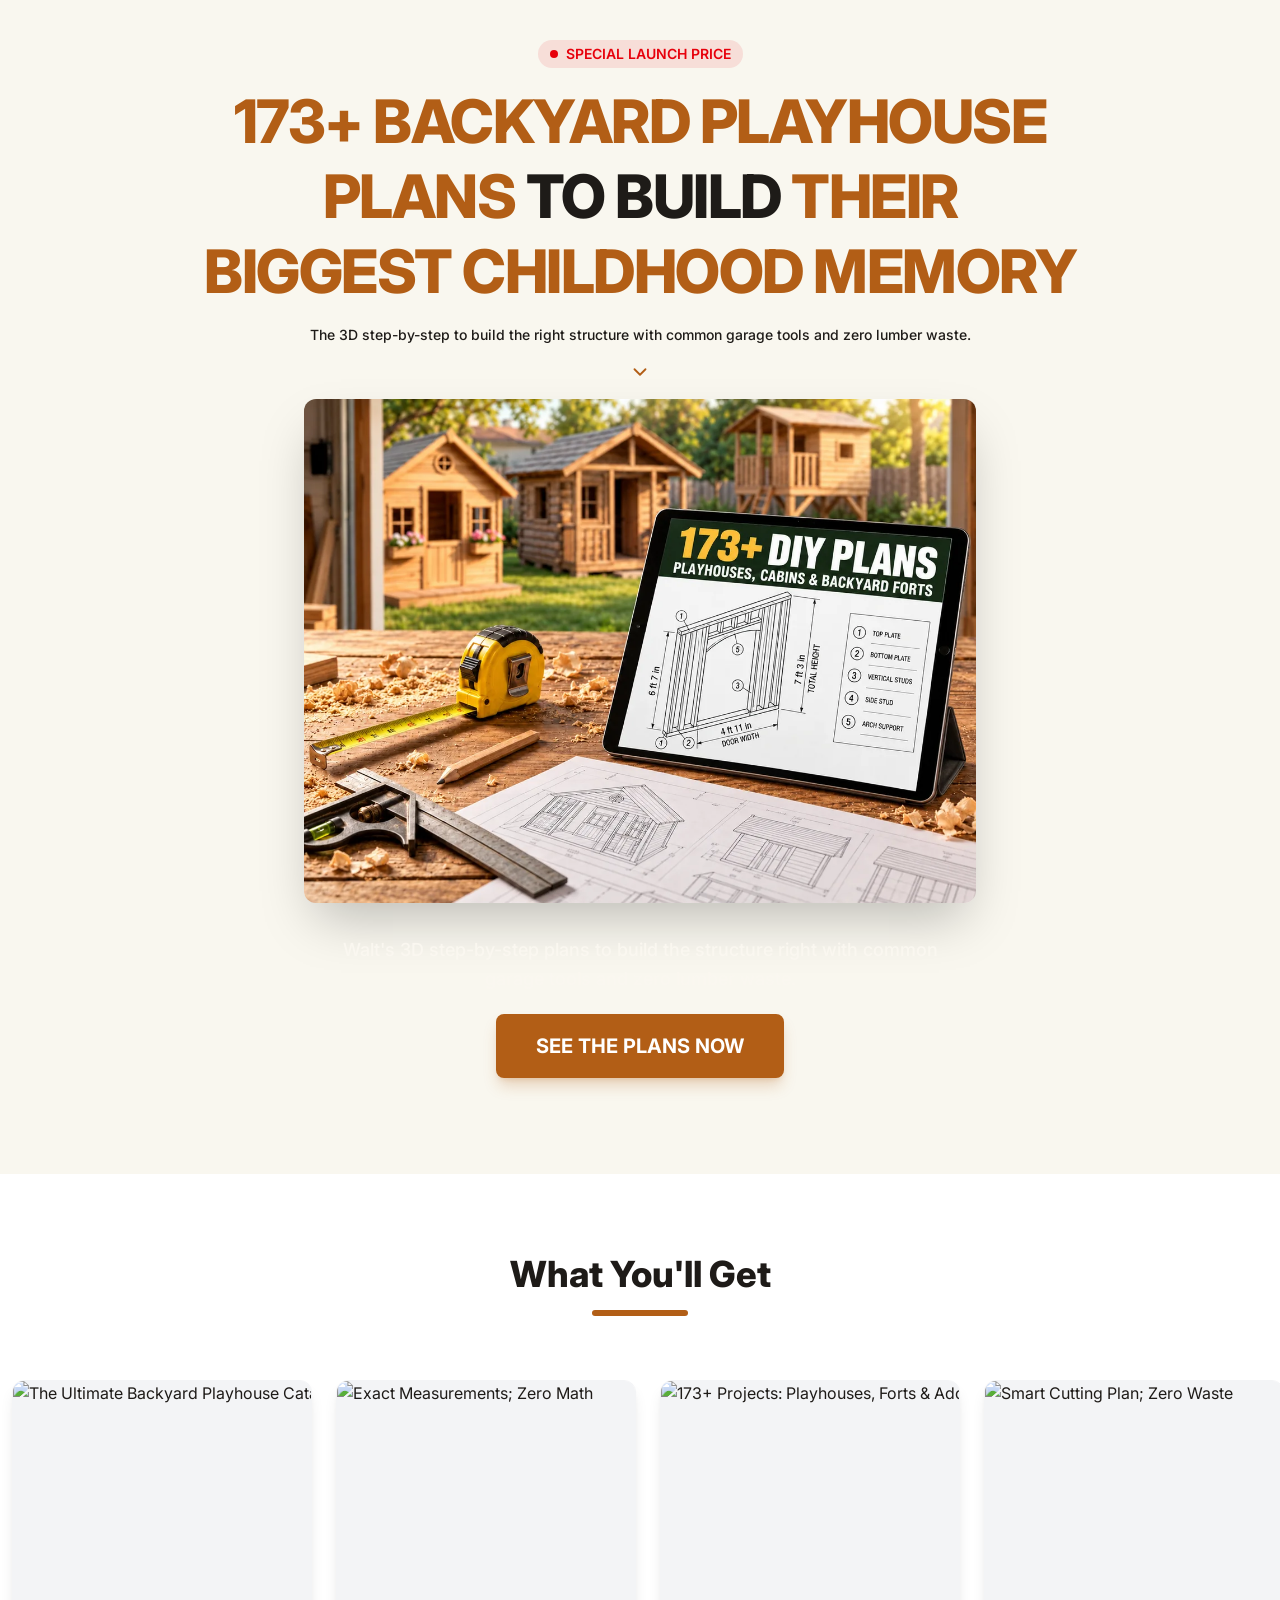
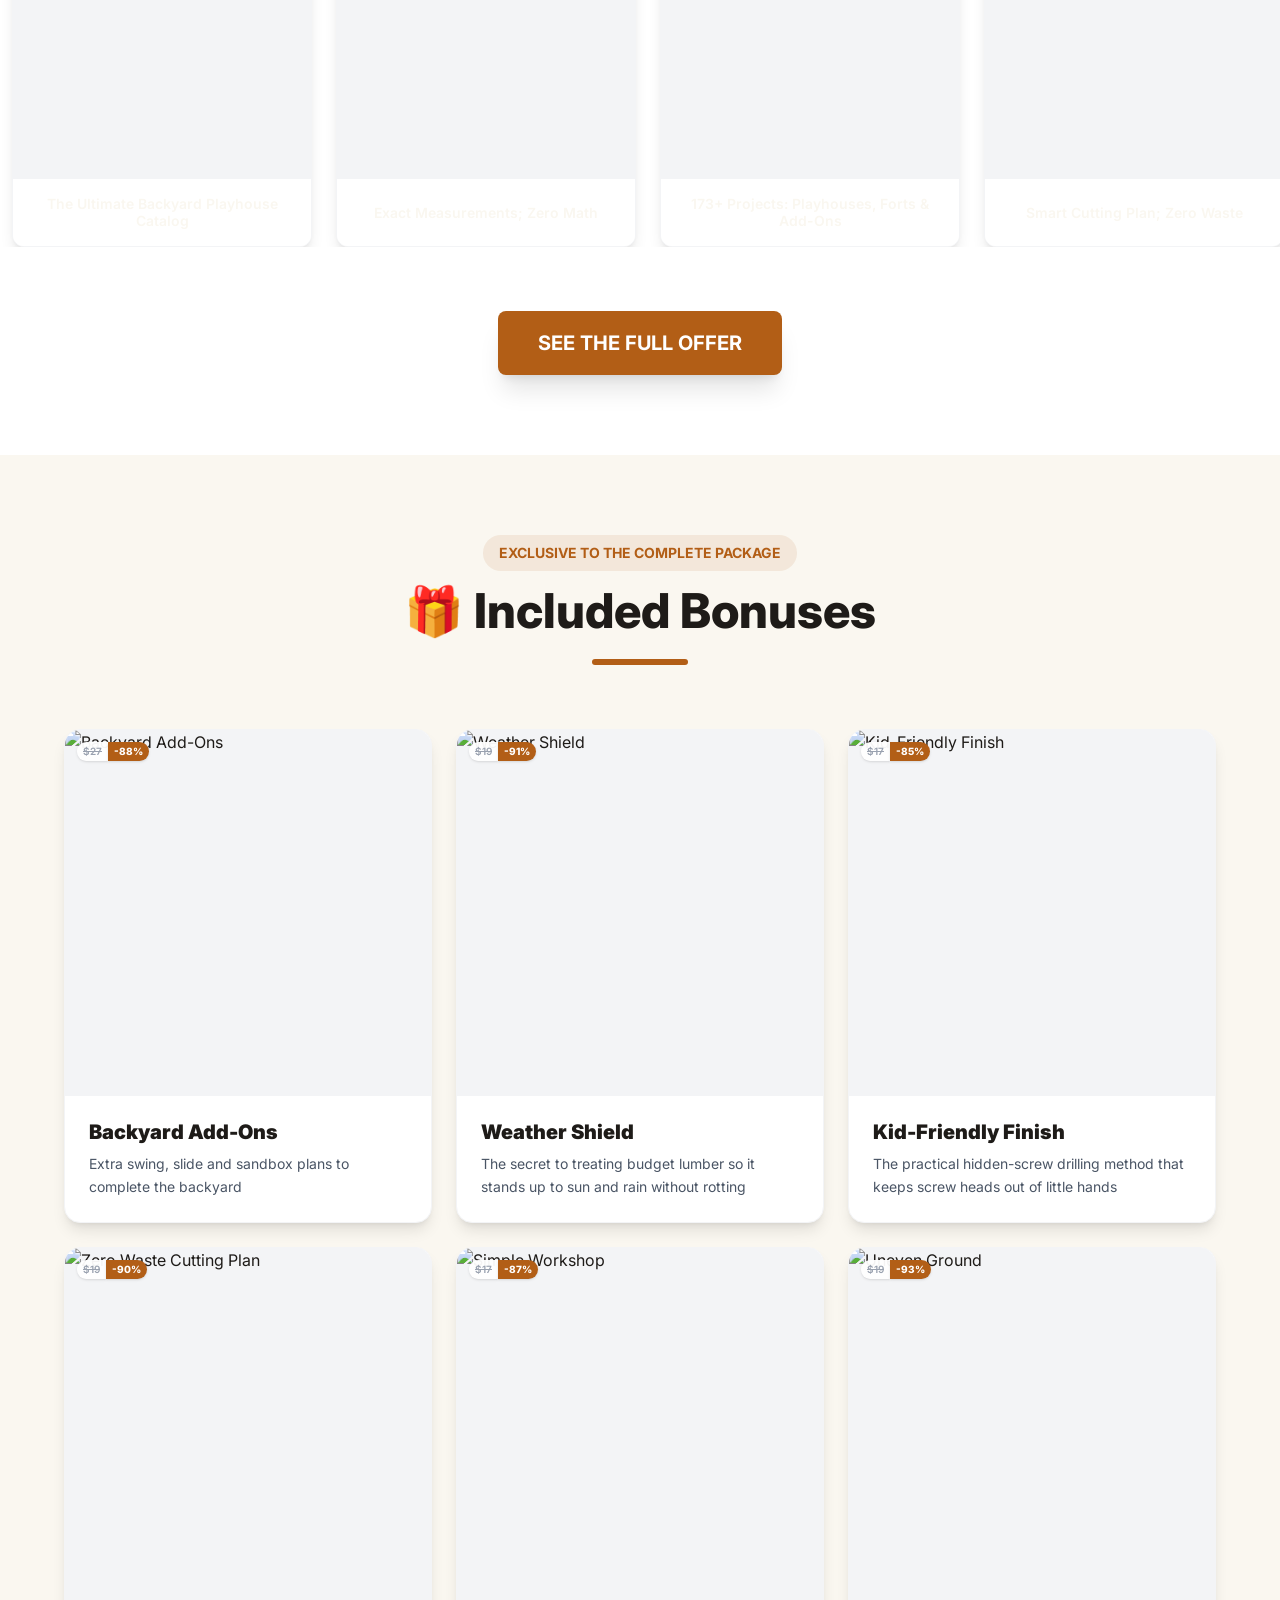
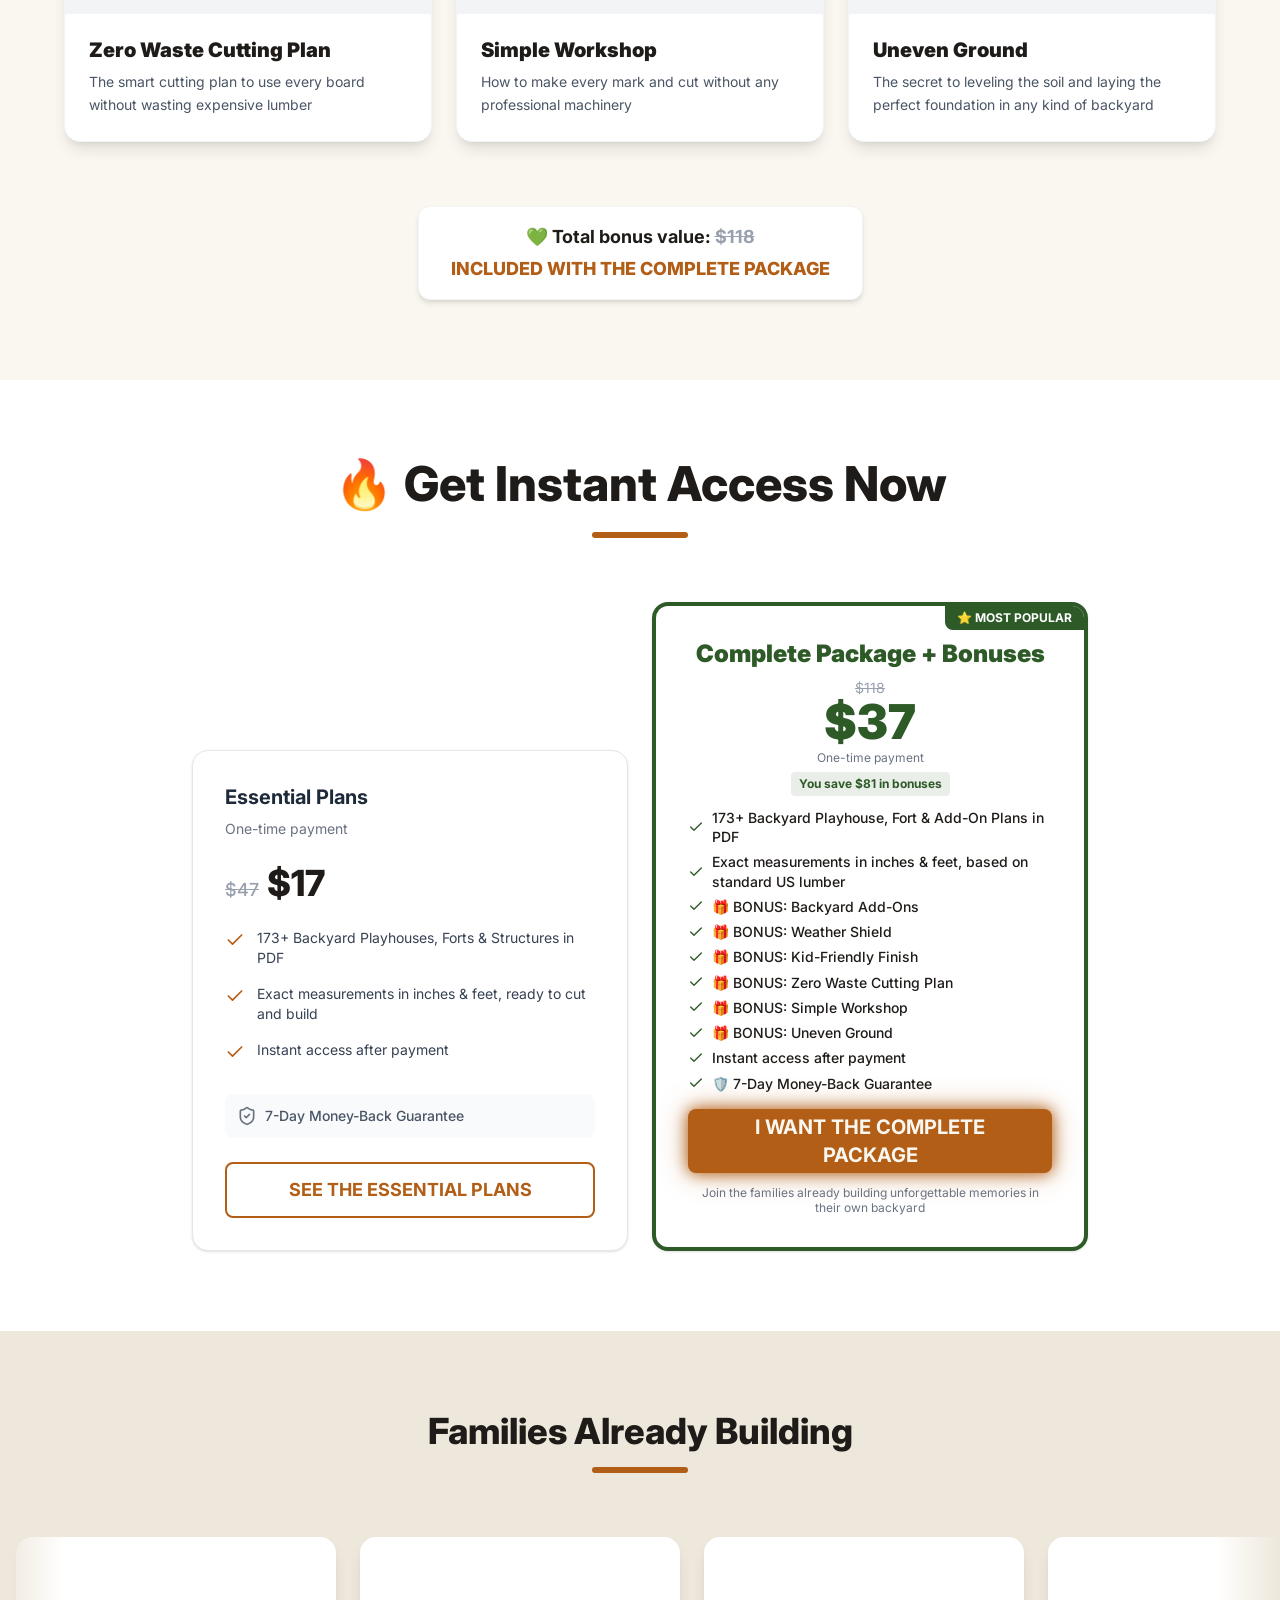
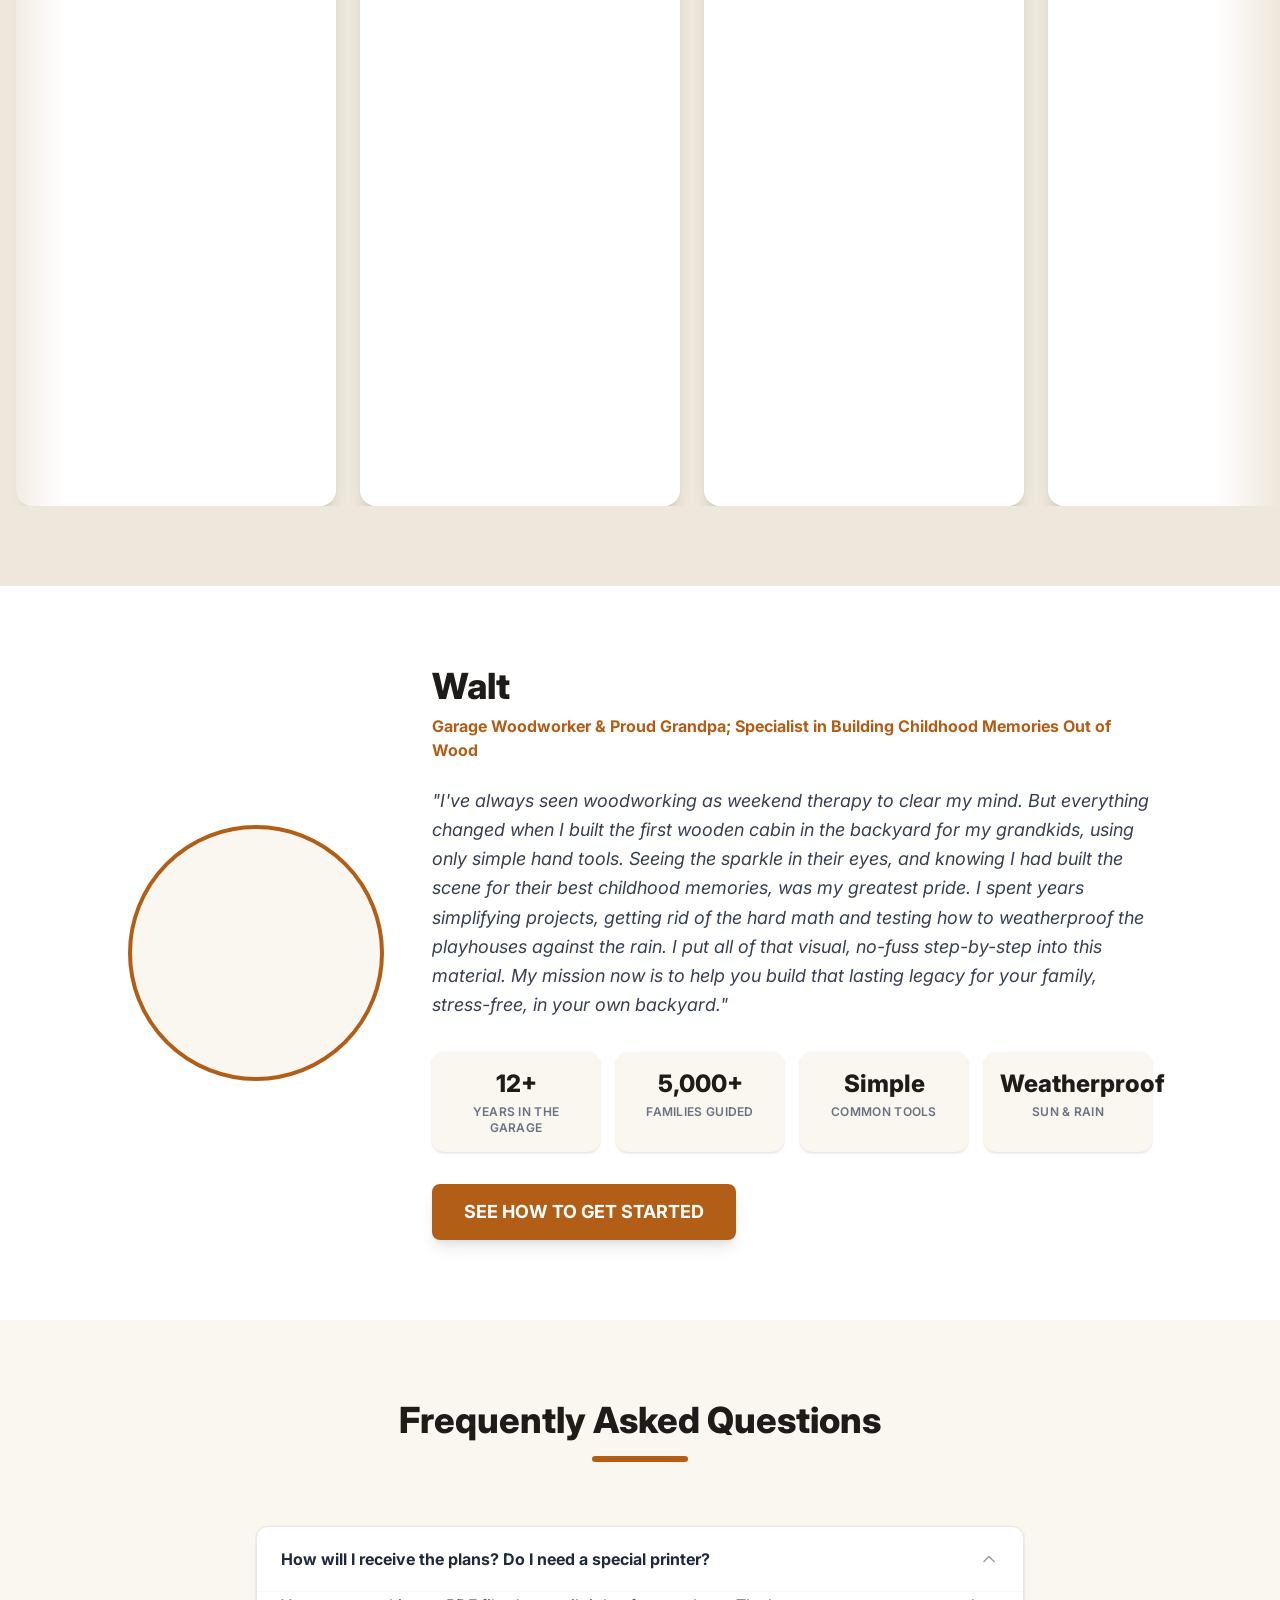
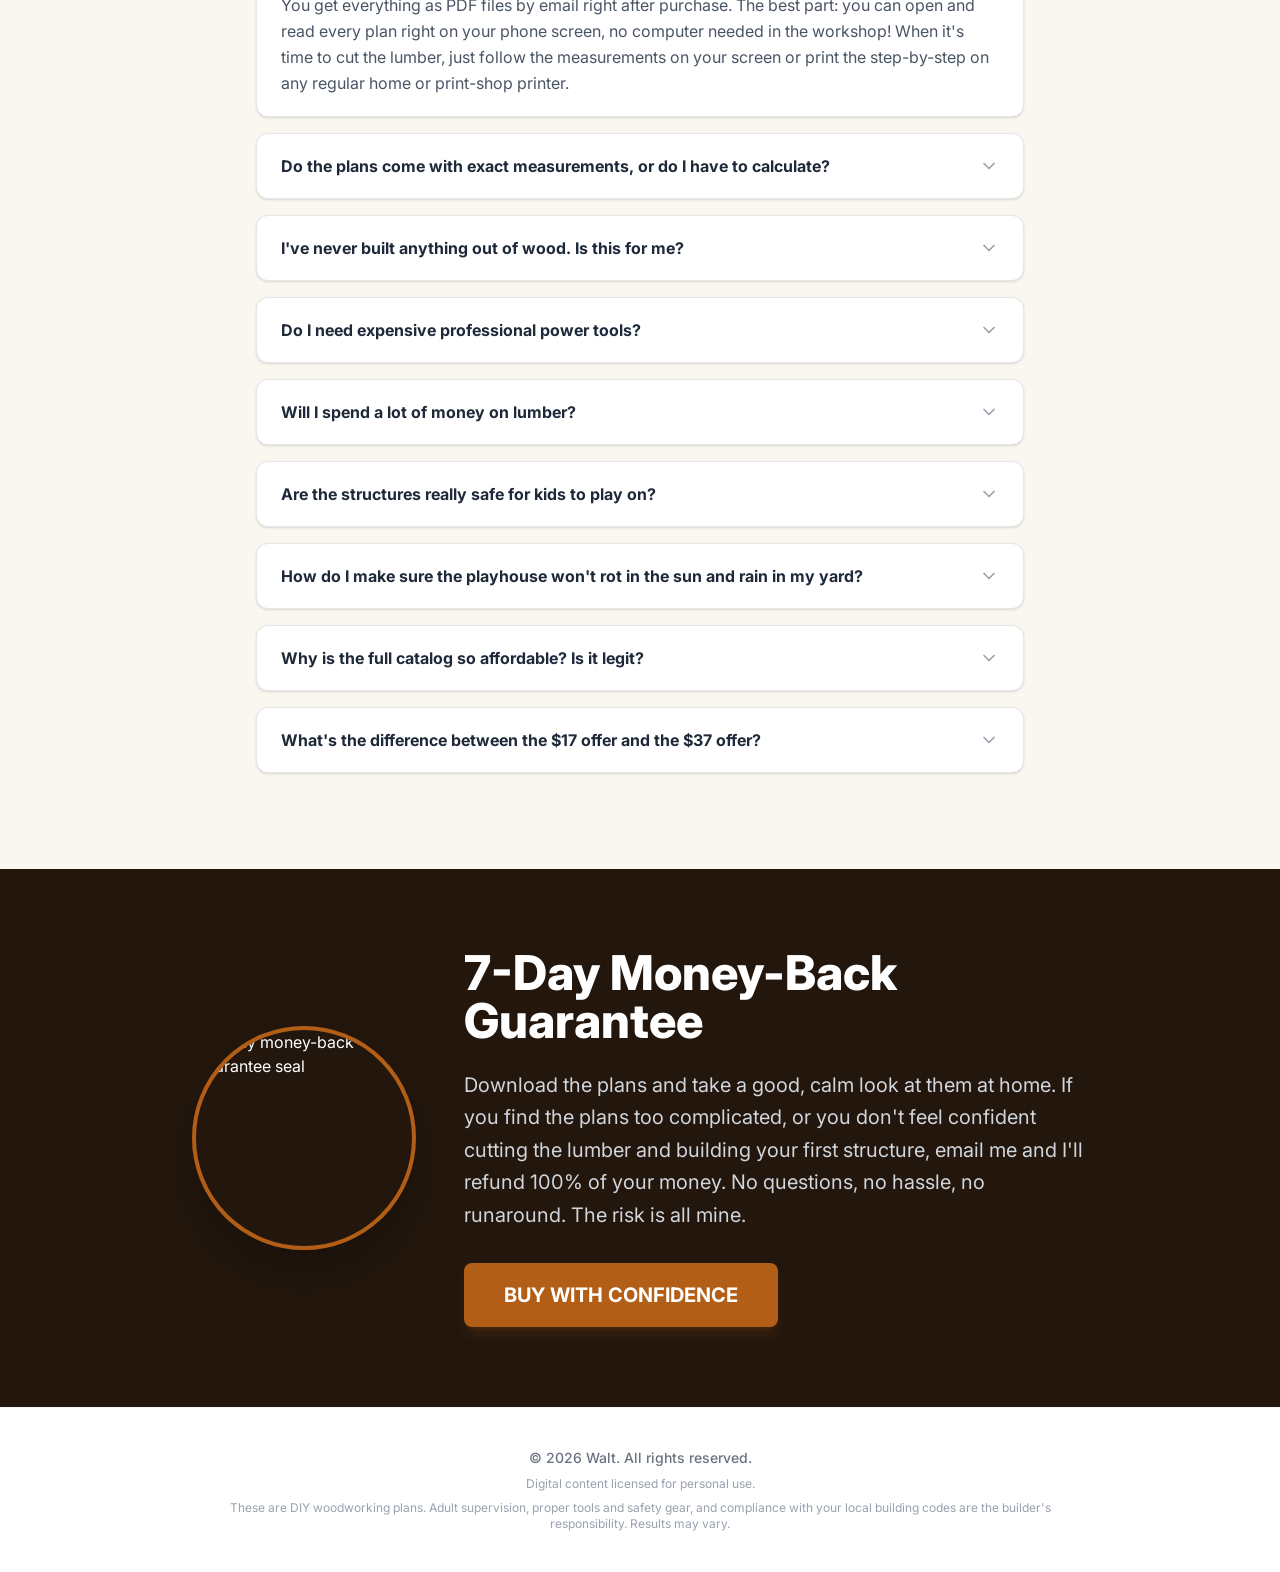
==== index.html @ 37f53743 "Rename author to Walt Co-Authored-By: Claude Sonnet 5.5 <noreply@anthropic.com>" ====
<!doctype html>
<html lang="en">
  <head>
    <meta charset="UTF-8" />
    <meta name="viewport" content="width=device-width, initial-scale=1.0" />
    <title>173+ Backyard Playhouse Plans</title>
    <meta name="description" content="173+ backyard playhouse, fort and play-set plans with 3D step-by-step guides, exact measurements in inches and feet, and a zero-waste cutting plan." />
    <link rel="stylesheet" href="styles.css" />
    <style>
      @keyframes marquee { from { transform: translateX(0); } to { transform: translateX(-50%); } }
      @keyframes bob { 0%, 100% { transform: translateY(0); } 50% { transform: translateY(8px); } }
      .marquee-track { animation: marquee 40s linear infinite; }
      .marquee-track.slow { animation-duration: 50s; }
      .marquee-track:hover { animation-play-state: paused; }
      .bob { animation: bob 1.5s ease-in-out infinite; }
      html { scroll-behavior: smooth; }
      body { overflow-x: hidden; }
      .faq-body { display: none; }
      .faq-open .faq-body { display: block; }
      .faq-open .faq-chevron { transform: rotate(180deg); }
      #popup { display: none; }
      #popup.open { display: flex; }
    </style>
    <!-- TODO: add the Meta Pixel / UTMify / Clarity for the NEW English offer here (do not reuse the Brazilian pixel IDs). -->
  </head>
  <body>
    <main class="min-h-screen bg-white font-sans text-text antialiased selection:bg-primary selection:text-white" id="app"></main>

    <script>
      /* ============================================================
         CONFIG — everything you need to change lives here
         ============================================================ */
      const CONFIG = {
        // Checkout links (USD products). Replace "#" with the real URLs.
        checkout: {
          essential: "#", // $17  Essential Plans
          complete: "#",  // $37  Complete Package + Bonuses
          downsell: "#",  // $27  Complete Package (exit pop-up offer)
        },
        // Prices (display only)
        price: {
          essential: "$17", essentialWas: "$47",
          complete: "$37", completeWas: "$118", completeSave: "$81",
          downsell: "$27",
        },
        // Images — still the Brazilian ones. Replace with the English versions.
        images: {
          hero: "img/hero.webp",
          author: "https://i.imgur.com/00civEn.jpeg",
          guarantee: "https://i.imgur.com/CxVCap0.jpeg",
          testimonials: [
            "https://i.imgur.com/hiKLIc5.png",
            "https://i.imgur.com/sMxrH4h.png",
            "https://i.imgur.com/BjYZnWI.png",
            "https://i.imgur.com/OVwTlTt.png",
            "https://i.imgur.com/bTENt3S.png",
          ],
          gallery: [
            "https://i.imgur.com/J9ncmwM.jpeg",
            "https://i.imgur.com/4KT1I5Z.jpeg",
            "https://i.imgur.com/RFyUzsQ.jpeg",
            "https://i.imgur.com/UKcCqzh.jpeg",
            "https://i.imgur.com/mfPxdQJ.jpeg",
            "https://i.imgur.com/xOOQV0f.jpeg",
            "https://i.imgur.com/HNNgjRM.jpeg",
            "https://i.imgur.com/exLBJiV.jpeg",
            "https://i.imgur.com/gAARCHP.jpeg",
            "https://i.imgur.com/yMsuPE5.jpeg",
          ],
          bonus: [
            "https://i.imgur.com/scm8osK.jpeg",
            "https://i.imgur.com/uBEfZgD.jpeg",
            "https://i.imgur.com/ZPB7ObQ.jpeg",
            "https://i.imgur.com/C3Ce7sh.jpeg",
            "https://i.imgur.com/fSlsnIl.jpeg",
            "https://i.imgur.com/B5PDlF3.jpeg",
          ],
        },
      };

      /* ============================================================
         COPY
         ============================================================ */
      const P = CONFIG.price;
      const IMG = CONFIG.images;

      const galleryCaptions = [
        "The Ultimate Backyard Playhouse Catalog",
        "Exact Measurements; Zero Math",
        "173+ Projects: Playhouses, Forts & Add-Ons",
        "Smart Cutting Plan; Zero Waste",
        "Hidden Screws; Kid-Friendly Finish",
        "Perfect for First-Time Builders",
        "3D Drawings; Visual Step-by-Step",
        "Built to Handle Sun & Rain",
        "Your Weekend Therapy",
        "A Childhood Legacy, Unlocked Today",
      ];

      const bonuses = [
        { title: "Backyard Add-Ons", desc: "Extra swing, slide and sandbox plans to complete the backyard", value: "$27", discount: "88" },
        { title: "Weather Shield", desc: "The secret to treating budget lumber so it stands up to sun and rain without rotting", value: "$19", discount: "91" },
        { title: "Kid-Friendly Finish", desc: "The practical hidden-screw drilling method that keeps screw heads out of little hands", value: "$17", discount: "85" },
        { title: "Zero Waste Cutting Plan", desc: "The smart cutting plan to use every board without wasting expensive lumber", value: "$19", discount: "90" },
        { title: "Simple Workshop", desc: "How to make every mark and cut without any professional machinery", value: "$17", discount: "87" },
        { title: "Uneven Ground", desc: "The secret to leveling the soil and laying the perfect foundation in any kind of backyard", value: "$19", discount: "93" },
      ];

      const faqs = [
        { q: "How will I receive the plans? Do I need a special printer?",
          a: "You get everything as PDF files by email right after purchase. The best part: you can open and read every plan right on your phone screen, no computer needed in the workshop! When it's time to cut the lumber, just follow the measurements on your screen or print the step-by-step on any regular home or print-shop printer." },
        { q: "Do the plans come with exact measurements, or do I have to calculate?",
          a: "Exact measurements, fully calculated, in inches and feet. You don't have to do any math or work out tricky angles, because each plan lists the exact size of every piece of lumber and is based on standard US lumber sizes (2x4, 2x6, 4x8 plywood sheets and so on). The Zero Waste Cutting Plan bonus even shows you how to lay out every cut to save material." },
        { q: "I've never built anything out of wood. Is this for me?",
          a: "Yes! The catalog was designed for parents, grandparents and hobbyists who want to enjoy the therapy of woodworking for the first time. Every project comes with extremely visual, detailed 3D step-by-step drawings, making the build about as simple as putting together a block set." },
        { q: "Do I need expensive professional power tools?",
          a: "Not at all. You can build any of the structures with basic tools: a circular saw (or a handsaw), a drill and a standard cordless drill/driver. In the Simple Workshop guide you'll see exactly how to make every mark and cut without any industrial machinery." },
        { q: "Will I spend a lot of money on lumber?",
          a: "No. The structures are planned to be budget-friendly, using lumber you can find at any home improvement store: standard dimensional lumber such as pressure-treated pine and SPF 2x4s and 2x6s, plus plywood sheets. And with the Zero Waste Cutting Plan you buy only the boards you'll actually use, with close to zero waste." },
        { q: "Are the structures really safe for kids to play on?",
          a: "Safety was our top priority when designing the plans. The projects use reinforced joinery, and the Kid-Friendly Finish bonus teaches the hidden pocket-hole screw technique so screw heads aren't exposed, along with sanding tips to help avoid splinters. As with any DIY build, adult supervision, proper tools and following your local building codes are the builder's responsibility." },
        { q: "How do I make sure the playhouse won't rot in the sun and rain in my yard?",
          a: "Every structure was designed to stand up to outdoor weather. In the Weather Shield bonus you'll learn the exact step-by-step to waterproof, seal and treat budget lumber in a simple, quick way, so your gift lasts for many years in the backyard." },
        { q: "Why is the full catalog so affordable? Is it legit?",
          a: "Yes, access is completely secure and unlocked instantly. We charge this special introductory price so you can experience the precision of the material and lose the fear of getting started, knowing you'll probably want to build more projects from the catalog afterwards." },
        { q: `What's the difference between the ${P.essential} offer and the ${P.complete} offer?`,
          a: `With the ${P.essential} Essential Plans you get all 173+ playhouse, fort and backyard-structure plans. With the ${P.complete} Complete Package you get all 173+ plans plus the 6 bonuses: Backyard Add-Ons, Weather Shield, Kid-Friendly Finish, Zero Waste Cutting Plan, Simple Workshop and Uneven Ground.` },
      ];

      /* ============================================================
         ICONS (lucide)
         ============================================================ */
      const svg = (paths, cls = "", size = 24) =>
        `<svg xmlns="http://www.w3.org/2000/svg" width="${size}" height="${size}" viewBox="0 0 24 24" fill="none" stroke="currentColor" stroke-width="2" stroke-linecap="round" stroke-linejoin="round" class="${cls}" aria-hidden="true">${paths}</svg>`;
      const icoCheck = (cls) => svg('<path d="M20 6 9 17l-5-5"/>', cls);
      const icoChevron = (cls, size) => svg('<path d="m6 9 6 6 6-6"/>', cls, size);
      const icoShield = (cls) => svg('<path d="M20 13c0 5-3.5 7.5-7.66 8.95a1 1 0 0 1-.67-.01C7.5 20.5 4 18 4 13V6a1 1 0 0 1 1-1c2 0 4.5-1.2 6.24-2.72a1.17 1.17 0 0 1 1.52 0C14.51 3.81 17 5 19 5a1 1 0 0 1 1 1z"/><path d="m9 12 2 2 4-4"/>', cls);
      const icoX = (cls) => svg('<path d="M18 6 6 18"/><path d="m6 6 12 12"/>', cls, 20);

      /* ============================================================
         BUTTONS
         ============================================================ */
      const btnBase = "inline-flex items-center justify-center text-center rounded-lg font-bold transition-all focus:outline-none active:scale-95 hover:scale-[1.02]";
      const btnVariant = {
        primary: "bg-primary text-white hover:bg-primary-hover shadow-lg hover:shadow-xl",
        outline: "border-2 border-primary text-primary hover:bg-primary hover:text-white",
        ghost: "text-gray-600 hover:bg-gray-100",
      };
      const btnSize = {
        default: "h-12 px-6 text-base",
        lg: "h-12 md:h-14 px-6 md:px-8 text-sm md:text-lg",
        xl: "h-12 md:h-16 px-6 md:px-10 text-sm md:text-xl w-full sm:w-auto",
      };
      const withUtm = (url) => {
        if (!url || url === "#") return url;
        const qs = window.location.search.substring(1);
        if (!qs) return url;
        return url.includes("?") ? `${url}&${qs}` : `${url}?${qs}`;
      };
      const btn = ({ label, variant = "primary", size = "default", cls = "", action = "scroll", href = "", id = "", pulse = false }) =>
        `<a ${id ? `id="${id}"` : ""} data-action="${action}" data-href="${href}" href="${action === "link" ? href : "#oferta"}" class="${btnBase} ${btnVariant[variant]} ${btnSize[size]} ${pulse ? "animate-pulse glow-effect" : ""} ${cls}">${label}</a>`;

      /* ============================================================
         SECTIONS
         ============================================================ */
      const hero = `
        <section class="relative w-full bg-base overflow-hidden pt-5 pb-16 sm:pt-10 sm:pb-24 px-6 sm:px-6 lg:px-8 selection:bg-primary selection:text-white">
          <div class="absolute inset-0 bg-base opacity-50"></div>
          <div class="relative max-w-4xl mx-auto flex flex-col items-center text-center z-10">
            <div class="inline-flex items-center rounded-full bg-red-600/10 px-3 py-1 text-sm font-semibold text-red-600 mb-4">
              <span class="flex h-2 w-2 rounded-full bg-red-600 mr-2 animate-pulse"></span>SPECIAL LAUNCH PRICE
            </div>
            <h1 class="text-xl sm:text-2xl md:text-5xl lg:text-6xl font-extrabold tracking-tight text-text mb-4 leading-tight px-3 mx-auto">
              <span class="text-primary relative inline">173+ BACKYARD PLAYHOUSE PLANS</span> TO BUILD <span class="text-primary relative inline">THEIR BIGGEST CHILDHOOD MEMORY</span>
            </h1>
            <p class="text-xs sm:text-sm text-black font-medium mb-4 px-3 max-w-xl mx-auto">The 3D step-by-step to build the right structure with common garage tools and zero lumber waste.</p>
            <a href="#oferta" class="mb-4 flex justify-center cursor-pointer" aria-label="Scroll to offer"><span class="text-primary bob">${icoChevron("", 22)}</span></a>
            <div class="w-full max-w-2xl mx-auto mb-8">
              <img src="${IMG.hero}" alt="173+ DIY backyard playhouse plans shown on a tablet with printed blueprints" width="1200" height="900" class="w-full rounded-xl shadow-2xl" loading="eager" fetchpriority="high" />
            </div>
            <p class="max-w-2xl text-sm sm:text-base md:text-lg text-gray-700 font-medium mb-5 leading-relaxed px-2">
              Walt's 3D step-by-step plans to build the structure right with common garage tools and zero lumber waste.
            </p>
            <div class="w-full flex justify-center">${btn({ label: "SEE THE PLANS NOW", size: "xl", cls: "w-full sm:w-auto shadow-primary/25" })}</div>
          </div>
        </section>`;

      const galleryCards = [...IMG.gallery, ...IMG.gallery].map((img, i) => `
        <div class="relative flex-none w-[260px] md:w-[300px] flex flex-col rounded-xl overflow-hidden shadow-lg border border-gray-100 bg-white hover:-translate-y-1 transition-transform">
          <div class="aspect-[3/4] w-full bg-gray-100 overflow-hidden"><img src="${img}" alt="${galleryCaptions[i % galleryCaptions.length]}" class="w-full h-full object-cover transition-transform duration-500 hover:scale-105" loading="lazy" /></div>
          <div class="p-4 bg-white flex-1 flex items-center justify-center border-t border-gray-100 h-[80px]"><p class="text-sm md:text-base font-semibold text-text text-center whitespace-normal leading-tight">${galleryCaptions[i % galleryCaptions.length]}</p></div>
        </div>`).join("");

      const gallery = `
        <section class="w-full bg-white py-8 md:py-20 overflow-hidden">
          <div class="max-w-6xl mx-auto px-4 sm:px-6 lg:px-8 text-center mb-8 md:mb-16">
            <h2 class="text-lg md:text-4xl font-extrabold text-text mb-4">What You'll Get</h2>
            <div class="w-24 h-1.5 bg-primary mx-auto rounded-full"></div>
          </div>
          <div class="relative w-full flex overflow-x-hidden group"><div class="marquee-track flex whitespace-nowrap gap-6 px-3">${galleryCards}</div></div>
          <div class="max-w-4xl mx-auto flex flex-col items-center text-center mt-16 px-4">${btn({ label: "SEE THE FULL OFFER", size: "xl", cls: "w-full sm:w-auto shadow-xl", href: "#oferta-completa" })}</div>
        </section>`;

      const bonusCards = bonuses.map((b, i) => `
        <div class="bg-white rounded-2xl overflow-hidden shadow-lg border border-gray-100 flex flex-col relative">
          <div class="absolute top-1.5 left-1.5 md:top-3 md:left-3 flex items-center z-10">
            <span class="bg-white/95 text-gray-400 text-[8px] md:text-[10px] font-semibold line-through px-1.5 py-0.5 rounded-l-full shadow-sm">${b.value}</span>
            <span class="bg-primary text-white text-[8px] md:text-[10px] font-extrabold px-1.5 py-0.5 rounded-r-full shadow-sm">-${b.discount}%</span>
          </div>
          <div class="aspect-square w-full bg-gray-100 relative group overflow-hidden"><img src="${IMG.bonus[i]}" alt="${b.title}" class="w-full h-full object-cover transition-transform duration-700 group-hover:scale-105" loading="lazy" /></div>
          <div class="px-1.5 py-1.5 md:p-6 flex-1 flex flex-col text-center md:text-left">
            <h3 class="font-black text-[10px] md:text-xl text-text leading-tight mb-0.5 md:mb-2">${b.title}</h3>
            <p class="text-gray-600 text-[9px] md:text-sm leading-tight md:leading-relaxed flex-1">${b.desc}</p>
          </div>
        </div>`).join("");

      const bonusSection = `
        <section class="w-full bg-base py-8 md:py-20 px-4 sm:px-6 lg:px-8">
          <div class="max-w-6xl mx-auto">
            <div class="text-center mb-8 md:mb-16">
              <div class="inline-flex items-center gap-2 bg-primary/10 text-primary font-bold px-4 py-2 rounded-full text-sm mb-4">EXCLUSIVE TO THE COMPLETE PACKAGE</div>
              <h2 class="text-3xl md:text-5xl font-extrabold text-text mb-4">🎁 Included Bonuses</h2>
              <div class="w-24 h-1.5 bg-primary mx-auto rounded-full mt-6"></div>
            </div>
            <div class="grid grid-cols-3 gap-1.5 md:gap-6">${bonusCards}</div>
            <div class="mt-16 text-center">
              <div class="inline-block bg-white px-8 py-4 rounded-xl shadow-md border border-gray-100">
                <p class="text-lg font-bold text-text">💚 Total bonus value: <span class="line-through text-gray-400">${P.completeWas}</span></p>
                <p class="text-base md:text-lg font-extrabold text-primary mt-1">INCLUDED WITH THE COMPLETE PACKAGE</p>
              </div>
            </div>
          </div>
        </section>`;

      const li = (text, cls = "text-primary") => `
        <li class="flex items-start">${icoCheck(`h-5 w-5 ${cls} shrink-0 mr-3 mt-0.5`)}<span class="text-sm text-gray-700">${text}</span></li>`;

      const completeItems = [
        "173+ Backyard Playhouse, Fort & Add-On Plans in PDF",
        "Exact measurements in inches & feet, based on standard US lumber",
        ...bonuses.map((b) => `🎁 BONUS: ${b.title}`),
        "Instant access after payment",
        "🛡️ 7-Day Money-Back Guarantee",
      ].map((t) => `<div class="flex items-center gap-2">${icoCheck("w-4 h-4 text-secondary shrink-0")}<span class="text-[13px] sm:text-sm font-medium text-text leading-snug">${t}</span></div>`).join("");

      const offer = `
        <section id="oferta" class="w-full bg-white py-8 md:py-20 px-4 sm:px-6 lg:px-8 scroll-mt-10">
          <div class="max-w-4xl mx-auto">
            <div class="text-center mb-8 md:mb-16">
              <h2 class="text-lg md:text-5xl font-extrabold text-text mb-6">🔥 Get Instant Access Now</h2>
              <div class="w-24 h-1.5 bg-primary mx-auto rounded-full"></div>
            </div>
            <div class="grid grid-cols-1 md:grid-cols-2 gap-6 max-w-4xl mx-auto items-stretch lg:items-end">
              <div class="flex flex-col bg-white rounded-2xl border border-gray-200 shadow-sm overflow-hidden">
                <div class="p-8 flex-1 flex flex-col">
                  <h3 class="text-base md:text-xl font-bold text-gray-800 mb-2">Essential Plans</h3>
                  <p class="text-sm text-gray-500 mb-6">One-time payment</p>
                  <div class="mb-6 flex items-baseline gap-2">
                    <span class="text-sm md:text-lg text-gray-400 line-through font-medium">${P.essentialWas}</span>
                    <span class="text-2xl md:text-4xl font-extrabold text-text">${P.essential}</span>
                  </div>
                  <ul class="space-y-4 mb-8 flex-1">
                    ${li("173+ Backyard Playhouses, Forts & Structures in PDF")}
                    ${li("Exact measurements in inches & feet, ready to cut and build")}
                    ${li("Instant access after payment")}
                  </ul>
                  <div class="flex items-center text-sm font-medium text-gray-600 mb-6 bg-gray-50 p-3 rounded-lg">${icoShield("h-5 w-5 text-gray-500 mr-2")}7-Day Money-Back Guarantee</div>
                  ${btn({ label: "SEE THE ESSENTIAL PLANS", variant: "outline", size: "lg", cls: "w-full text-sm mt-auto", action: "popup" })}
                </div>
              </div>
              <div id="oferta-completa" class="rounded-2xl bg-white shadow-sm border-4 border-secondary relative overflow-hidden text-center shadow-[0_0_40px_rgba(45,90,39,0.4)] scroll-mt-20">
                <div class="absolute top-0 right-0 bg-secondary text-white px-3 py-1 text-xs font-bold rounded-bl-lg z-10">⭐ MOST POPULAR</div>
                <div class="p-5 sm:p-8 pt-10">
                  <h3 class="text-xl sm:text-2xl font-black mb-2 text-secondary">Complete Package + Bonuses</h3>
                  <div class="mb-3">
                    <div class="text-gray-400 line-through text-sm">${P.completeWas}</div>
                    <span class="text-4xl sm:text-5xl font-black text-secondary">${P.complete}</span>
                    <p class="text-xs text-gray-500 mt-1">One-time payment</p>
                    <p class="text-xs font-bold mt-1.5 text-secondary bg-secondary/10 inline-block px-2 py-1 rounded">You save ${P.completeSave} in bonuses</p>
                  </div>
                  <div class="space-y-1.5 mb-4 text-left">${completeItems}</div>
                  ${btn({ label: "I WANT THE COMPLETE PACKAGE", size: "xl", pulse: true, cls: "w-full text-sm sm:text-base", action: "link", href: CONFIG.checkout.complete, id: "buy-complete" })}
                  <p class="text-center text-xs text-gray-500 mt-3 leading-tight">Join the families already building unforgettable memories in their own backyard</p>
                </div>
              </div>
            </div>
          </div>
        </section>`;

      const popup = `
        <div id="popup" class="fixed inset-0 bg-black/60 z-50 items-center justify-center p-4" role="dialog" aria-modal="true">
          <div class="bg-white rounded-2xl max-w-sm w-full p-6 relative shadow-2xl max-h-[90vh] overflow-y-auto" id="popup-card">
            <button id="popup-close" class="absolute top-4 right-4 text-gray-400 hover:text-gray-600" aria-label="Close">${icoX("")}</button>
            <div class="text-center mb-4"><span class="text-4xl">🎁</span></div>
            <h3 class="text-lg sm:text-xl font-black text-center text-text mb-3 leading-tight">Wait! You're leaving 6 bonuses behind.</h3>
            <p class="text-sm text-gray-600 text-center mb-5 leading-relaxed">The Essential Plans are a great place to start. But the Complete Package has all of this for a small difference:</p>
            <div class="space-y-2 mb-5">${bonuses.map((b) => `<div class="flex items-center gap-2">${icoCheck("w-4 h-4 text-primary shrink-0")}<span class="text-sm text-text">${b.title}</span></div>`).join("")}</div>
            <div class="bg-secondary/10 rounded-xl p-4 text-center mb-4">
              <div class="text-gray-400 line-through text-sm">Was ${P.complete}</div>
              <div class="text-2xl font-black text-secondary">Now ${P.downsell}</div>
            </div>
            ${btn({ label: `YES! I WANT THE COMPLETE PACKAGE FOR ${P.downsell}`, size: "lg", cls: "w-full mb-3", action: "link", href: CONFIG.checkout.downsell })}
            ${btn({ label: `No thanks, I'll continue with just the Essential Plans for ${P.essential}`, variant: "ghost", cls: "w-full text-xs sm:text-sm text-gray-600 hover:text-gray-800 bg-white hover:bg-orange-50 mt-2 border border-orange-400 hover:border-orange-500 shadow-sm h-auto py-3", action: "link", href: CONFIG.checkout.essential })}
          </div>
        </div>`;

      const testimonialCards = [...IMG.testimonials, ...IMG.testimonials].map((src) => `
        <div class="relative flex-none w-[280px] md:w-[320px] aspect-[9/16] rounded-2xl overflow-hidden shadow-lg border-4 border-white bg-white hover:-translate-y-1 transition-transform">
          <img src="${src}" alt="Customer testimonial" class="w-full h-full object-cover" loading="lazy" onerror="this.src='https://placehold.co/720x1280/e2e8f0/64748b?text=Testimonial'" />
        </div>`).join("");

      const testimonials = `
        <section class="w-full bg-base-dark py-8 md:py-20 overflow-hidden">
          <div class="max-w-6xl mx-auto px-4 sm:px-6 lg:px-8 text-center mb-8 md:mb-16">
            <h2 class="text-lg md:text-4xl font-extrabold text-text mb-4">Families Already Building</h2>
            <div class="w-24 h-1.5 bg-primary mx-auto rounded-full"></div>
          </div>
          <div class="relative w-full flex overflow-hidden group">
            <div class="absolute left-0 top-0 bottom-0 w-16 bg-gradient-to-r from-base-dark to-transparent z-10"></div>
            <div class="absolute right-0 top-0 bottom-0 w-16 bg-gradient-to-l from-base-dark to-transparent z-10"></div>
            <div class="marquee-track slow flex whitespace-nowrap gap-6 px-4">${testimonialCards}</div>
          </div>
        </section>`;

      const stat = (n, l) => `<div class="bg-base p-4 rounded-xl text-center shadow-sm"><div class="text-base md:text-2xl font-extrabold text-text mb-1">${n}</div><div class="text-xs font-semibold text-gray-500 uppercase tracking-wide">${l}</div></div>`;

      const author = `
        <section class="w-full bg-white py-8 md:py-20 px-4 sm:px-6 lg:px-8">
          <div class="max-w-5xl mx-auto flex flex-col md:flex-row items-center gap-12">
            <div class="w-48 h-48 md:w-64 md:h-64 shrink-0 rounded-full border-4 border-primary p-2 overflow-hidden bg-base">
              <img src="${IMG.author}" alt="Walt" class="w-full h-full object-cover rounded-full" loading="lazy" />
            </div>
            <div class="flex-1 text-center md:text-left">
              <h2 class="text-lg md:text-4xl font-extrabold text-text mb-2">Walt</h2>
              <p class="text-primary font-bold mb-6">Garage Woodworker &amp; Proud Grandpa; Specialist in Building Childhood Memories Out of Wood</p>
              <p class="text-sm md:text-lg text-gray-700 leading-relaxed mb-6 md:mb-8 italic">"I've always seen woodworking as weekend therapy to clear my mind. But everything changed when I built the first wooden cabin in the backyard for my grandkids, using only simple hand tools. Seeing the sparkle in their eyes, and knowing I had built the scene for their best childhood memories, was my greatest pride. I spent years simplifying projects, getting rid of the hard math and testing how to weatherproof the playhouses against the rain. I put all of that visual, no-fuss step-by-step into this material. My mission now is to help you build that lasting legacy for your family, stress-free, in your own backyard."</p>
              <div class="grid grid-cols-2 md:grid-cols-4 gap-4 mb-8">
                ${stat("12+", "Years in the Garage")}${stat("5,000+", "Families Guided")}${stat("Simple", "Common Tools")}${stat("Weatherproof", "Sun &amp; Rain")}
              </div>
              <div>${btn({ label: "SEE HOW TO GET STARTED", size: "lg", cls: "w-full md:w-auto shadow-lg" })}</div>
            </div>
          </div>
        </section>`;

      const faqItems = faqs.map((f, i) => `
        <div class="faq-item ${i === 0 ? "faq-open" : ""} border border-gray-200 rounded-xl mb-4 bg-white overflow-hidden shadow-sm">
          <button type="button" class="faq-btn w-full text-left px-6 py-5 flex items-center justify-between focus:outline-none focus:bg-gray-50 hover:bg-gray-50 transition-colors">
            <span class="font-bold text-gray-800 pr-4">${f.q}</span>
            ${icoChevron("faq-chevron text-gray-400 transition-transform duration-300 min-w-[20px]", 20)}
          </button>
          <div class="faq-body"><div class="px-6 pb-5 text-gray-600 leading-relaxed border-t border-gray-50">${f.a}</div></div>
        </div>`).join("");

      const faq = `
        <section class="w-full bg-base py-8 md:py-20 px-4 sm:px-6 lg:px-8">
          <div class="max-w-3xl mx-auto">
            <div class="text-center mb-8 md:mb-16">
              <h2 class="text-lg md:text-4xl font-extrabold text-text mb-4">Frequently Asked Questions</h2>
              <div class="w-24 h-1.5 bg-primary mx-auto rounded-full"></div>
            </div>
            <div class="flex flex-col">${faqItems}</div>
          </div>
        </section>`;

      const guarantee = `
        <section class="w-full bg-guarantee py-8 md:py-20 px-4 sm:px-6 lg:px-8 text-white">
          <div class="max-w-4xl mx-auto flex flex-col md:flex-row items-center gap-12">
            <div class="w-48 h-48 md:w-56 md:h-56 shrink-0 rounded-full overflow-hidden shadow-2xl relative border-4 border-primary">
              <img src="${IMG.guarantee}" alt="7-day money-back guarantee seal" class="w-full h-full object-cover" loading="lazy" />
            </div>
            <div class="flex-1 text-center md:text-left">
              <h2 class="text-xl md:text-5xl font-extrabold mb-4 md:mb-6">7-Day Money-Back Guarantee</h2>
              <p class="text-sm md:text-xl text-gray-300 leading-relaxed mb-6 md:mb-8">Download the plans and take a good, calm look at them at home. If you find the plans too complicated, or you don't feel confident cutting the lumber and building your first structure, email me and I'll refund 100% of your money. No questions, no hassle, no runaround. The risk is all mine.</p>
              ${btn({ label: "BUY WITH CONFIDENCE", size: "xl", cls: "w-full md:w-auto shadow-2xl shadow-primary/20 text-guarantee" })}
            </div>
          </div>
        </section>`;

      const footer = `
        <footer class="w-full bg-white py-10 px-4 border-t border-gray-100">
          <div class="max-w-4xl mx-auto text-center flex flex-col gap-2">
            <p class="text-sm font-medium text-gray-500">© 2026 Walt. All rights reserved.</p>
            <p class="text-xs text-gray-400">Digital content licensed for personal use.</p>
            <p class="text-xs text-gray-400">These are DIY woodworking plans. Adult supervision, proper tools and safety gear, and compliance with your local building codes are the builder's responsibility. Results may vary.</p>
          </div>
        </footer>`;

      document.getElementById("app").innerHTML = hero + gallery + bonusSection + offer + testimonials + author + faq + guarantee + footer;
      document.body.insertAdjacentHTML("beforeend", popup);

      /* ============================================================
         BEHAVIOUR
         ============================================================ */
      const popupEl = document.getElementById("popup");
      const openPopup = () => popupEl.classList.add("open");
      const closePopup = () => popupEl.classList.remove("open");

      document.addEventListener("click", (e) => {
        const a = e.target.closest("[data-action]");
        if (a) {
          const action = a.dataset.action;
          if (action === "scroll") {
            e.preventDefault();
            const target = a.dataset.href && a.dataset.href.startsWith("#") ? a.dataset.href : "#oferta";
            document.querySelector(target).scrollIntoView({ behavior: "smooth", block: "start" });
          } else if (action === "popup") {
            e.preventDefault();
            openPopup();
          } else if (action === "link") {
            e.preventDefault();
            const url = withUtm(a.dataset.href);
            if (url && url !== "#") window.location.href = url;
          }
          return;
        }
        const f = e.target.closest(".faq-btn");
        if (f) {
          const item = f.closest(".faq-item");
          const wasOpen = item.classList.contains("faq-open");
          document.querySelectorAll(".faq-item").forEach((i) => i.classList.remove("faq-open"));
          if (!wasOpen) item.classList.add("faq-open");
          return;
        }
        if (e.target.closest("#popup-close") || e.target === popupEl) closePopup();
      });
      document.addEventListener("keydown", (e) => { if (e.key === "Escape") closePopup(); });
    </script>
  </body>
</html>
---- styles.css ----
@import"https://fonts.googleapis.com/css2?family=Inter:wght@400;500;600;700;800&display=swap";/*! tailwindcss v4.3.1 | MIT License | https://tailwindcss.com */@layer properties{@supports (((-webkit-hyphens:none)) and (not (margin-trim:inline))) or ((-moz-orient:inline) and (not (color:rgb(from red r g b)))){*,:before,:after,::backdrop{--tw-space-y-reverse:0;--tw-border-style:solid;--tw-gradient-position:initial;--tw-gradient-from:#0000;--tw-gradient-via:#0000;--tw-gradient-to:#0000;--tw-gradient-stops:initial;--tw-gradient-via-stops:initial;--tw-gradient-from-position:0%;--tw-gradient-via-position:50%;--tw-gradient-to-position:100%;--tw-leading:initial;--tw-font-weight:initial;--tw-tracking:initial;--tw-shadow:0 0 #0000;--tw-shadow-color:initial;--tw-shadow-alpha:100%;--tw-inset-shadow:0 0 #0000;--tw-inset-shadow-color:initial;--tw-inset-shadow-alpha:100%;--tw-ring-color:initial;--tw-ring-shadow:0 0 #0000;--tw-inset-ring-color:initial;--tw-inset-ring-shadow:0 0 #0000;--tw-ring-inset:initial;--tw-ring-offset-width:0px;--tw-ring-offset-color:#fff;--tw-ring-offset-shadow:0 0 #0000;--tw-outline-style:solid;--tw-duration:initial;--tw-scale-x:1;--tw-scale-y:1;--tw-scale-z:1;--tw-translate-x:0;--tw-translate-y:0;--tw-translate-z:0}}}@layer theme{:root,:host{--font-sans:"Inter", ui-sans-serif, system-ui, sans-serif;--font-mono:ui-monospace, SFMono-Regular, Menlo, Monaco, Consolas, "Liberation Mono", "Courier New", monospace;--color-red-600:oklch(57.7% .245 27.325);--color-orange-50:oklch(98% .016 73.684);--color-orange-400:oklch(75% .183 55.934);--color-orange-500:oklch(70.5% .213 47.604);--color-gray-50:oklch(98.5% .002 247.839);--color-gray-100:oklch(96.7% .003 264.542);--color-gray-200:oklch(92.8% .006 264.531);--color-gray-300:oklch(87.2% .01 258.338);--color-gray-400:oklch(70.7% .022 261.325);--color-gray-500:oklch(55.1% .027 264.364);--color-gray-600:oklch(44.6% .03 256.802);--color-gray-700:oklch(37.3% .034 259.733);--color-gray-800:oklch(27.8% .033 256.848);--color-black:#000;--color-white:#fff;--spacing:.25rem;--container-sm:24rem;--container-2xl:42rem;--container-3xl:48rem;--container-4xl:56rem;--container-5xl:64rem;--container-6xl:72rem;--text-xs:.75rem;--text-xs--line-height:calc(1 / .75);--text-sm:.875rem;--text-sm--line-height:calc(1.25 / .875);--text-lg:1.125rem;--text-lg--line-height:calc(1.75 / 1.125);--text-xl:1.25rem;--text-xl--line-height:calc(1.75 / 1.25);--text-2xl:1.5rem;--text-2xl--line-height:calc(2 / 1.5);--text-3xl:1.875rem;--text-3xl--line-height: 1.2 ;--text-4xl:2.25rem;--text-4xl--line-height:calc(2.5 / 2.25);--text-5xl:3rem;--text-5xl--line-height:1;--text-6xl:3.75rem;--text-6xl--line-height:1;--font-weight-medium:500;--font-weight-semibold:600;--font-weight-bold:700;--font-weight-extrabold:800;--font-weight-black:900;--tracking-tight:-.025em;--tracking-wide:.025em;--leading-tight:1.25;--leading-snug:1.375;--leading-relaxed:1.625;--radius-lg:.5rem;--radius-xl:.75rem;--radius-2xl:1rem;--animate-pulse:pulse 2s cubic-bezier(.4, 0, .6, 1) infinite;--default-transition-duration:.15s;--default-transition-timing-function:cubic-bezier(.4, 0, .2, 1);--default-font-family:var(--font-sans);--default-mono-font-family:var(--font-mono);--color-primary:#b25e16;--color-primary-hover:#914b0e;--color-secondary:#2d5a27;--color-mustard:#b8860b;--color-base:#faf7f0;--color-base-dark:#eee7db;--color-guarantee:#22160d;--color-text:#1e1b18}}@layer base{*,:after,:before,::backdrop{box-sizing:border-box;border:0 solid;margin:0;padding:0}::file-selector-button{box-sizing:border-box;border:0 solid;margin:0;padding:0}html,:host{-webkit-text-size-adjust:100%;-moz-tab-size:4;tab-size:4;line-height:1.5;font-family:var(--default-font-family,ui-sans-serif, system-ui, sans-serif, "Apple Color Emoji", "Segoe UI Emoji", "Segoe UI Symbol", "Noto Color Emoji");font-feature-settings:var(--default-font-feature-settings,normal);font-variation-settings:var(--default-font-variation-settings,normal);-webkit-tap-highlight-color:transparent}hr{height:0;color:inherit;border-top-width:1px}abbr:where([title]){-webkit-text-decoration:underline dotted;text-decoration:underline dotted}h1,h2,h3,h4,h5,h6{font-size:inherit;font-weight:inherit}a{color:inherit;-webkit-text-decoration:inherit;text-decoration:inherit}b,strong{font-weight:bolder}code,kbd,samp,pre{font-family:var(--default-mono-font-family,ui-monospace, SFMono-Regular, Menlo, Monaco, Consolas, "Liberation Mono", "Courier New", monospace);font-feature-settings:var(--default-mono-font-feature-settings,normal);font-variation-settings:var(--default-mono-font-variation-settings,normal);font-size:1em}small{font-size:80%}sub,sup{vertical-align:baseline;font-size:75%;line-height:0;position:relative}sub{bottom:-.25em}sup{top:-.5em}table{text-indent:0;border-color:inherit;border-collapse:collapse}:-moz-focusring{outline:auto}progress{vertical-align:baseline}summary{display:list-item}ol,ul,menu{list-style:none}img,svg,video,canvas,audio,iframe,embed,object{vertical-align:middle;display:block}img,video{max-width:100%;height:auto}button,input,select,optgroup,textarea{font:inherit;font-feature-settings:inherit;font-variation-settings:inherit;letter-spacing:inherit;color:inherit;opacity:1;background-color:#0000;border-radius:0}::file-selector-button{font:inherit;font-feature-settings:inherit;font-variation-settings:inherit;letter-spacing:inherit;color:inherit;opacity:1;background-color:#0000;border-radius:0}:where(select:is([multiple],[size])) optgroup{font-weight:bolder}:where(select:is([multiple],[size])) optgroup option{padding-inline-start:20px}::file-selector-button{margin-inline-end:4px}::placeholder{opacity:1}@supports (not ((-webkit-appearance:-apple-pay-button))) or (contain-intrinsic-size:1px){::placeholder{color:currentColor}@supports (color:color-mix(in lab,red,red)){::placeholder{color:color-mix(in oklab,currentcolor 50%,transparent)}}}textarea{resize:vertical}::-webkit-search-decoration{-webkit-appearance:none}::-webkit-date-and-time-value{min-height:1lh;text-align:inherit}::-webkit-datetime-edit{display:inline-flex}::-webkit-datetime-edit-fields-wrapper{padding:0}::-webkit-datetime-edit{padding-block:0}::-webkit-datetime-edit-year-field{padding-block:0}::-webkit-datetime-edit-month-field{padding-block:0}::-webkit-datetime-edit-day-field{padding-block:0}::-webkit-datetime-edit-hour-field{padding-block:0}::-webkit-datetime-edit-minute-field{padding-block:0}::-webkit-datetime-edit-second-field{padding-block:0}::-webkit-datetime-edit-millisecond-field{padding-block:0}::-webkit-datetime-edit-meridiem-field{padding-block:0}::-webkit-calendar-picker-indicator{line-height:1}:-moz-ui-invalid{box-shadow:none}button,input:where([type=button],[type=reset],[type=submit]){-webkit-appearance:button;-moz-appearance:button;appearance:button}::file-selector-button{-webkit-appearance:button;-moz-appearance:button;appearance:button}::-webkit-inner-spin-button{height:auto}::-webkit-outer-spin-button{height:auto}[hidden]:where(:not([hidden=until-found])){display:none!important}}@layer components;@layer utilities{.absolute{position:absolute}.fixed{position:fixed}.relative{position:relative}.inset-0{top:0;right:0;bottom:0;left:0}.top-0{top:0}.top-1\.5{top:calc(var(--spacing) * 1.5)}.top-4{top:calc(var(--spacing) * 4)}.right-0{right:0}.right-4{right:calc(var(--spacing) * 4)}.bottom-0{bottom:0}.left-0{left:0}.left-1\.5{left:calc(var(--spacing) * 1.5)}.z-10{z-index:10}.z-50{z-index:50}.mx-auto{margin-inline:auto}.mt-0\.5{margin-top:calc(var(--spacing) * .5)}.mt-1{margin-top:var(--spacing)}.mt-1\.5{margin-top:calc(var(--spacing) * 1.5)}.mt-2{margin-top:calc(var(--spacing) * 2)}.mt-3{margin-top:calc(var(--spacing) * 3)}.mt-6{margin-top:calc(var(--spacing) * 6)}.mt-16{margin-top:calc(var(--spacing) * 16)}.mt-auto{margin-top:auto}.mr-2{margin-right:calc(var(--spacing) * 2)}.mr-3{margin-right:calc(var(--spacing) * 3)}.mb-0\.5{margin-bottom:calc(var(--spacing) * .5)}.mb-1{margin-bottom:var(--spacing)}.mb-2{margin-bottom:calc(var(--spacing) * 2)}.mb-3{margin-bottom:calc(var(--spacing) * 3)}.mb-4{margin-bottom:calc(var(--spacing) * 4)}.mb-5{margin-bottom:calc(var(--spacing) * 5)}.mb-6{margin-bottom:calc(var(--spacing) * 6)}.mb-8{margin-bottom:calc(var(--spacing) * 8)}.flex{display:flex}.grid{display:grid}.inline{display:inline}.inline-block{display:inline-block}.inline-flex{display:inline-flex}.aspect-\[3\/4\]{aspect-ratio:3/4}.aspect-\[9\/16\]{aspect-ratio:9/16}.aspect-square{aspect-ratio:1}.h-1\.5{height:calc(var(--spacing) * 1.5)}.h-2{height:calc(var(--spacing) * 2)}.h-4{height:calc(var(--spacing) * 4)}.h-5{height:calc(var(--spacing) * 5)}.h-12{height:calc(var(--spacing) * 12)}.h-48{height:calc(var(--spacing) * 48)}.h-\[80px\]{height:80px}.h-full{height:100%}.max-h-\[90vh\]{max-height:90vh}.min-h-screen{min-height:100vh}.w-2{width:calc(var(--spacing) * 2)}.w-4{width:calc(var(--spacing) * 4)}.w-5{width:calc(var(--spacing) * 5)}.w-16{width:calc(var(--spacing) * 16)}.w-24{width:calc(var(--spacing) * 24)}.w-48{width:calc(var(--spacing) * 48)}.w-\[260px\]{width:260px}.w-\[280px\]{width:280px}.w-full{width:100%}.max-w-2xl{max-width:var(--container-2xl)}.max-w-3xl{max-width:var(--container-3xl)}.max-w-4xl{max-width:var(--container-4xl)}.max-w-5xl{max-width:var(--container-5xl)}.max-w-6xl{max-width:var(--container-6xl)}.max-w-sm{max-width:var(--container-sm)}.min-w-\[20px\]{min-width:20px}.flex-1{flex:1}.flex-none{flex:none}.shrink-0{flex-shrink:0}.rotate-180{rotate:180deg}.animate-pulse{animation:var(--animate-pulse)}.cursor-pointer{cursor:pointer}.scroll-mt-10{scroll-margin-top:calc(var(--spacing) * 10)}.scroll-mt-20{scroll-margin-top:calc(var(--spacing) * 20)}.grid-cols-1{grid-template-columns:repeat(1,minmax(0,1fr))}.grid-cols-2{grid-template-columns:repeat(2,minmax(0,1fr))}.grid-cols-3{grid-template-columns:repeat(3,minmax(0,1fr))}.flex-col{flex-direction:column}.items-baseline{align-items:baseline}.items-center{align-items:center}.items-start{align-items:flex-start}.items-stretch{align-items:stretch}.justify-between{justify-content:space-between}.justify-center{justify-content:center}.gap-1\.5{gap:calc(var(--spacing) * 1.5)}.gap-2{gap:calc(var(--spacing) * 2)}.gap-4{gap:calc(var(--spacing) * 4)}.gap-6{gap:calc(var(--spacing) * 6)}.gap-12{gap:calc(var(--spacing) * 12)}:where(.space-y-1\.5>:not(:last-child)){--tw-space-y-reverse:0;margin-block-start:calc(calc(var(--spacing) * 1.5) * var(--tw-space-y-reverse));margin-block-end:calc(calc(var(--spacing) * 1.5) * calc(1 - var(--tw-space-y-reverse)))}:where(.space-y-2>:not(:last-child)){--tw-space-y-reverse:0;margin-block-start:calc(calc(var(--spacing) * 2) * var(--tw-space-y-reverse));margin-block-end:calc(calc(var(--spacing) * 2) * calc(1 - var(--tw-space-y-reverse)))}:where(.space-y-4>:not(:last-child)){--tw-space-y-reverse:0;margin-block-start:calc(calc(var(--spacing) * 4) * var(--tw-space-y-reverse));margin-block-end:calc(calc(var(--spacing) * 4) * calc(1 - var(--tw-space-y-reverse)))}.overflow-hidden{overflow:hidden}.overflow-x-hidden{overflow-x:hidden}.overflow-y-auto{overflow-y:auto}.rounded{border-radius:.25rem}.rounded-2xl{border-radius:var(--radius-2xl)}.rounded-full{border-radius:3.40282e38px}.rounded-lg{border-radius:var(--radius-lg)}.rounded-xl{border-radius:var(--radius-xl)}.rounded-l-full{border-top-left-radius:3.40282e38px;border-bottom-left-radius:3.40282e38px}.rounded-r-full{border-top-right-radius:3.40282e38px;border-bottom-right-radius:3.40282e38px}.rounded-bl-lg{border-bottom-left-radius:var(--radius-lg)}.border{border-style:var(--tw-border-style);border-width:1px}.border-2{border-style:var(--tw-border-style);border-width:2px}.border-4{border-style:var(--tw-border-style);border-width:4px}.border-t{border-top-style:var(--tw-border-style);border-top-width:1px}.border-gray-50{border-color:var(--color-gray-50)}.border-gray-100{border-color:var(--color-gray-100)}.border-gray-200{border-color:var(--color-gray-200)}.border-orange-400{border-color:var(--color-orange-400)}.border-primary{border-color:var(--color-primary)}.border-secondary{border-color:var(--color-secondary)}.border-white{border-color:var(--color-white)}.bg-base{background-color:var(--color-base)}.bg-base-dark{background-color:var(--color-base-dark)}.bg-black\/60{background-color:#0009}@supports (color:color-mix(in lab,red,red)){.bg-black\/60{background-color:color-mix(in oklab,var(--color-black) 60%,transparent)}}.bg-gray-50{background-color:var(--color-gray-50)}.bg-gray-100{background-color:var(--color-gray-100)}.bg-guarantee{background-color:var(--color-guarantee)}.bg-mustard{background-color:var(--color-mustard)}.bg-primary{background-color:var(--color-primary)}.bg-primary\/10{background-color:#b25e161a}@supports (color:color-mix(in lab,red,red)){.bg-primary\/10{background-color:color-mix(in oklab,var(--color-primary) 10%,transparent)}}.bg-red-600{background-color:var(--color-red-600)}.bg-red-600\/10{background-color:#e400141a}@supports (color:color-mix(in lab,red,red)){.bg-red-600\/10{background-color:color-mix(in oklab,var(--color-red-600) 10%,transparent)}}.bg-secondary{background-color:var(--color-secondary)}.bg-secondary\/10{background-color:#2d5a271a}@supports (color:color-mix(in lab,red,red)){.bg-secondary\/10{background-color:color-mix(in oklab,var(--color-secondary) 10%,transparent)}}.bg-white{background-color:var(--color-white)}.bg-white\/95{background-color:#fffffff2}@supports (color:color-mix(in lab,red,red)){.bg-white\/95{background-color:color-mix(in oklab,var(--color-white) 95%,transparent)}}.bg-gradient-to-l{--tw-gradient-position:to left in oklab;background-image:linear-gradient(var(--tw-gradient-stops))}.bg-gradient-to-r{--tw-gradient-position:to right in oklab;background-image:linear-gradient(var(--tw-gradient-stops))}.from-base-dark{--tw-gradient-from:var(--color-base-dark);--tw-gradient-stops:var(--tw-gradient-via-stops,var(--tw-gradient-position), var(--tw-gradient-from) var(--tw-gradient-from-position), var(--tw-gradient-to) var(--tw-gradient-to-position))}.to-transparent{--tw-gradient-to:transparent;--tw-gradient-stops:var(--tw-gradient-via-stops,var(--tw-gradient-position), var(--tw-gradient-from) var(--tw-gradient-from-position), var(--tw-gradient-to) var(--tw-gradient-to-position))}.object-contain{object-fit:contain}.object-cover{object-fit:cover}.p-2{padding:calc(var(--spacing) * 2)}.p-3{padding:calc(var(--spacing) * 3)}.p-4{padding:calc(var(--spacing) * 4)}.p-5{padding:calc(var(--spacing) * 5)}.p-6{padding:calc(var(--spacing) * 6)}.p-8{padding:calc(var(--spacing) * 8)}.px-1\.5{padding-inline:calc(var(--spacing) * 1.5)}.px-2{padding-inline:calc(var(--spacing) * 2)}.px-3{padding-inline:calc(var(--spacing) * 3)}.px-4{padding-inline:calc(var(--spacing) * 4)}.px-6{padding-inline:calc(var(--spacing) * 6)}.px-8{padding-inline:calc(var(--spacing) * 8)}.py-0\.5{padding-block:calc(var(--spacing) * .5)}.py-1{padding-block:var(--spacing)}.py-1\.5{padding-block:calc(var(--spacing) * 1.5)}.py-2{padding-block:calc(var(--spacing) * 2)}.py-4{padding-block:calc(var(--spacing) * 4)}.py-5{padding-block:calc(var(--spacing) * 5)}.py-8{padding-block:calc(var(--spacing) * 8)}.py-10{padding-block:calc(var(--spacing) * 10)}.pt-5{padding-top:calc(var(--spacing) * 5)}.pt-10{padding-top:calc(var(--spacing) * 10)}.pr-4{padding-right:calc(var(--spacing) * 4)}.pb-5{padding-bottom:calc(var(--spacing) * 5)}.pb-16{padding-bottom:calc(var(--spacing) * 16)}.text-center{text-align:center}.text-left{text-align:left}.font-sans{font-family:var(--font-sans)}.text-2xl{font-size:var(--text-2xl);line-height:var(--tw-leading,var(--text-2xl--line-height))}.text-3xl{font-size:var(--text-3xl);line-height:var(--tw-leading,var(--text-3xl--line-height))}.text-4xl{font-size:var(--text-4xl);line-height:var(--tw-leading,var(--text-4xl--line-height))}.text-lg{font-size:var(--text-lg);line-height:var(--tw-leading,var(--text-lg--line-height))}.text-sm{font-size:var(--text-sm);line-height:var(--tw-leading,var(--text-sm--line-height))}.text-xl{font-size:var(--text-xl);line-height:var(--tw-leading,var(--text-xl--line-height))}.text-xs{font-size:var(--text-xs);line-height:var(--tw-leading,var(--text-xs--line-height))}.text-\[8px\]{font-size:8px}.text-\[9px\]{font-size:9px}.text-\[10px\]{font-size:10px}.text-\[13px\]{font-size:13px}.leading-relaxed{--tw-leading:var(--leading-relaxed);line-height:var(--leading-relaxed)}.leading-snug{--tw-leading:var(--leading-snug);line-height:var(--leading-snug)}.leading-tight{--tw-leading:var(--leading-tight);line-height:var(--leading-tight)}.font-black{--tw-font-weight:var(--font-weight-black);font-weight:var(--font-weight-black)}.font-bold{--tw-font-weight:var(--font-weight-bold);font-weight:var(--font-weight-bold)}.font-extrabold{--tw-font-weight:var(--font-weight-extrabold);font-weight:var(--font-weight-extrabold)}.font-medium{--tw-font-weight:var(--font-weight-medium);font-weight:var(--font-weight-medium)}.font-semibold{--tw-font-weight:var(--font-weight-semibold);font-weight:var(--font-weight-semibold)}.tracking-tight{--tw-tracking:var(--tracking-tight);letter-spacing:var(--tracking-tight)}.tracking-wide{--tw-tracking:var(--tracking-wide);letter-spacing:var(--tracking-wide)}.whitespace-normal{white-space:normal}.whitespace-nowrap{white-space:nowrap}.text-base{color:var(--color-base)}.text-gray-300{color:var(--color-gray-300)}.text-gray-400{color:var(--color-gray-400)}.text-gray-500{color:var(--color-gray-500)}.text-gray-600{color:var(--color-gray-600)}.text-gray-700{color:var(--color-gray-700)}.text-gray-800{color:var(--color-gray-800)}.text-guarantee{color:var(--color-guarantee)}.text-primary{color:var(--color-primary)}.text-red-600{color:var(--color-red-600)}.text-secondary{color:var(--color-secondary)}.text-text{color:var(--color-text)}.text-white{color:var(--color-white)}.uppercase{text-transform:uppercase}.italic{font-style:italic}.line-through{text-decoration-line:line-through}.antialiased{-webkit-font-smoothing:antialiased;-moz-osx-font-smoothing:grayscale}.opacity-50{opacity:.5}.shadow-2xl{--tw-shadow:0 25px 50px -12px var(--tw-shadow-color,#00000040);box-shadow:var(--tw-inset-shadow),var(--tw-inset-ring-shadow),var(--tw-ring-offset-shadow),var(--tw-ring-shadow),var(--tw-shadow)}.shadow-\[0_0_40px_rgba\(45\,90\,39\,0\.4\)\]{--tw-shadow:0 0 40px var(--tw-shadow-color,#2d5a2766);box-shadow:var(--tw-inset-shadow),var(--tw-inset-ring-shadow),var(--tw-ring-offset-shadow),var(--tw-ring-shadow),var(--tw-shadow)}.shadow-lg{--tw-shadow:0 10px 15px -3px var(--tw-shadow-color,#0000001a), 0 4px 6px -4px var(--tw-shadow-color,#0000001a);box-shadow:var(--tw-inset-shadow),var(--tw-inset-ring-shadow),var(--tw-ring-offset-shadow),var(--tw-ring-shadow),var(--tw-shadow)}.shadow-md{--tw-shadow:0 4px 6px -1px var(--tw-shadow-color,#0000001a), 0 2px 4px -2px var(--tw-shadow-color,#0000001a);box-shadow:var(--tw-inset-shadow),var(--tw-inset-ring-shadow),var(--tw-ring-offset-shadow),var(--tw-ring-shadow),var(--tw-shadow)}.shadow-sm{--tw-shadow:0 1px 3px 0 var(--tw-shadow-color,#0000001a), 0 1px 2px -1px var(--tw-shadow-color,#0000001a);box-shadow:var(--tw-inset-shadow),var(--tw-inset-ring-shadow),var(--tw-ring-offset-shadow),var(--tw-ring-shadow),var(--tw-shadow)}.shadow-xl{--tw-shadow:0 20px 25px -5px var(--tw-shadow-color,#0000001a), 0 8px 10px -6px var(--tw-shadow-color,#0000001a);box-shadow:var(--tw-inset-shadow),var(--tw-inset-ring-shadow),var(--tw-ring-offset-shadow),var(--tw-ring-shadow),var(--tw-shadow)}.shadow-primary\/20{--tw-shadow-color:#b25e1633}@supports (color:color-mix(in lab,red,red)){.shadow-primary\/20{--tw-shadow-color:color-mix(in oklab, color-mix(in oklab, var(--color-primary) 20%, transparent) var(--tw-shadow-alpha), transparent)}}.shadow-primary\/25{--tw-shadow-color:#b25e1640}@supports (color:color-mix(in lab,red,red)){.shadow-primary\/25{--tw-shadow-color:color-mix(in oklab, color-mix(in oklab, var(--color-primary) 25%, transparent) var(--tw-shadow-alpha), transparent)}}.outline{outline-style:var(--tw-outline-style);outline-width:1px}.transition{transition-property:color,background-color,border-color,outline-color,text-decoration-color,fill,stroke,--tw-gradient-from,--tw-gradient-via,--tw-gradient-to,opacity,box-shadow,transform,translate,scale,rotate,filter,-webkit-backdrop-filter,backdrop-filter,display,content-visibility,overlay,pointer-events;transition-timing-function:var(--tw-ease,var(--default-transition-timing-function));transition-duration:var(--tw-duration,var(--default-transition-duration))}.transition-all{transition-property:all;transition-timing-function:var(--tw-ease,var(--default-transition-timing-function));transition-duration:var(--tw-duration,var(--default-transition-duration))}.transition-colors{transition-property:color,background-color,border-color,outline-color,text-decoration-color,fill,stroke,--tw-gradient-from,--tw-gradient-via,--tw-gradient-to;transition-timing-function:var(--tw-ease,var(--default-transition-timing-function));transition-duration:var(--tw-duration,var(--default-transition-duration))}.transition-transform{transition-property:transform,translate,scale,rotate;transition-timing-function:var(--tw-ease,var(--default-transition-timing-function));transition-duration:var(--tw-duration,var(--default-transition-duration))}.duration-300{--tw-duration:.3s;transition-duration:.3s}.duration-500{--tw-duration:.5s;transition-duration:.5s}.duration-700{--tw-duration:.7s;transition-duration:.7s}@media(hover:hover){.group-hover\:scale-105:is(:where(.group):hover *){--tw-scale-x:105%;--tw-scale-y:105%;--tw-scale-z:105%;scale:var(--tw-scale-x) var(--tw-scale-y)}}.selection\:bg-primary ::selection{background-color:var(--color-primary)}.selection\:bg-primary::selection{background-color:var(--color-primary)}.selection\:text-white ::selection{color:var(--color-white)}.selection\:text-white::selection{color:var(--color-white)}@media(hover:hover){.hover\:-translate-y-1:hover{--tw-translate-y:calc(var(--spacing) * -1);translate:var(--tw-translate-x) var(--tw-translate-y)}.hover\:scale-105:hover{--tw-scale-x:105%;--tw-scale-y:105%;--tw-scale-z:105%;scale:var(--tw-scale-x) var(--tw-scale-y)}.hover\:border-orange-500:hover{border-color:var(--color-orange-500)}.hover\:bg-\[\#3d4a2a\]:hover{background-color:#3d4a2a}.hover\:bg-\[\#9a7009\]:hover{background-color:#9a7009}.hover\:bg-gray-50:hover{background-color:var(--color-gray-50)}.hover\:bg-gray-100:hover{background-color:var(--color-gray-100)}.hover\:bg-orange-50:hover{background-color:var(--color-orange-50)}.hover\:bg-primary:hover{background-color:var(--color-primary)}.hover\:bg-primary-hover:hover{background-color:var(--color-primary-hover)}.hover\:text-gray-600:hover{color:var(--color-gray-600)}.hover\:text-gray-800:hover{color:var(--color-gray-800)}.hover\:text-white:hover{color:var(--color-white)}.hover\:shadow-xl:hover{--tw-shadow:0 20px 25px -5px var(--tw-shadow-color,#0000001a), 0 8px 10px -6px var(--tw-shadow-color,#0000001a);box-shadow:var(--tw-inset-shadow),var(--tw-inset-ring-shadow),var(--tw-ring-offset-shadow),var(--tw-ring-shadow),var(--tw-shadow)}}.focus\:bg-gray-50:focus{background-color:var(--color-gray-50)}.focus\:outline-none:focus{--tw-outline-style:none;outline-style:none}.active\:scale-95:active{--tw-scale-x:95%;--tw-scale-y:95%;--tw-scale-z:95%;scale:var(--tw-scale-x) var(--tw-scale-y)}.disabled\:pointer-events-none:disabled{pointer-events:none}.disabled\:opacity-50:disabled{opacity:.5}@media(min-width:40rem){.sm\:w-auto{width:auto}.sm\:p-8{padding:calc(var(--spacing) * 8)}.sm\:px-6{padding-inline:calc(var(--spacing) * 6)}.sm\:pt-10{padding-top:calc(var(--spacing) * 10)}.sm\:pb-24{padding-bottom:calc(var(--spacing) * 24)}.sm\:text-2xl{font-size:var(--text-2xl);line-height:var(--tw-leading,var(--text-2xl--line-height))}.sm\:text-5xl{font-size:var(--text-5xl);line-height:var(--tw-leading,var(--text-5xl--line-height))}.sm\:text-sm{font-size:var(--text-sm);line-height:var(--tw-leading,var(--text-sm--line-height))}.sm\:text-xl{font-size:var(--text-xl);line-height:var(--tw-leading,var(--text-xl--line-height))}.sm\:text-base{color:var(--color-base)}}@media(min-width:48rem){.md\:top-3{top:calc(var(--spacing) * 3)}.md\:left-3{left:calc(var(--spacing) * 3)}.md\:mb-2{margin-bottom:calc(var(--spacing) * 2)}.md\:mb-6{margin-bottom:calc(var(--spacing) * 6)}.md\:mb-8{margin-bottom:calc(var(--spacing) * 8)}.md\:mb-16{margin-bottom:calc(var(--spacing) * 16)}.md\:h-14{height:calc(var(--spacing) * 14)}.md\:h-16{height:calc(var(--spacing) * 16)}.md\:h-56{height:calc(var(--spacing) * 56)}.md\:h-64{height:calc(var(--spacing) * 64)}.md\:w-56{width:calc(var(--spacing) * 56)}.md\:w-64{width:calc(var(--spacing) * 64)}.md\:w-\[300px\]{width:300px}.md\:w-\[320px\]{width:320px}.md\:w-auto{width:auto}.md\:grid-cols-2{grid-template-columns:repeat(2,minmax(0,1fr))}.md\:grid-cols-4{grid-template-columns:repeat(4,minmax(0,1fr))}.md\:flex-row{flex-direction:row}.md\:gap-6{gap:calc(var(--spacing) * 6)}.md\:p-6{padding:calc(var(--spacing) * 6)}.md\:px-8{padding-inline:calc(var(--spacing) * 8)}.md\:px-10{padding-inline:calc(var(--spacing) * 10)}.md\:py-20{padding-block:calc(var(--spacing) * 20)}.md\:text-left{text-align:left}.md\:text-2xl{font-size:var(--text-2xl);line-height:var(--tw-leading,var(--text-2xl--line-height))}.md\:text-4xl{font-size:var(--text-4xl);line-height:var(--tw-leading,var(--text-4xl--line-height))}.md\:text-5xl{font-size:var(--text-5xl);line-height:var(--tw-leading,var(--text-5xl--line-height))}.md\:text-lg{font-size:var(--text-lg);line-height:var(--tw-leading,var(--text-lg--line-height))}.md\:text-sm{font-size:var(--text-sm);line-height:var(--tw-leading,var(--text-sm--line-height))}.md\:text-xl{font-size:var(--text-xl);line-height:var(--tw-leading,var(--text-xl--line-height))}.md\:text-\[10px\]{font-size:10px}.md\:leading-relaxed{--tw-leading:var(--leading-relaxed);line-height:var(--leading-relaxed)}.md\:text-base{color:var(--color-base)}}@media(min-width:64rem){.lg\:items-end{align-items:flex-end}.lg\:px-8{padding-inline:calc(var(--spacing) * 8)}.lg\:text-6xl{font-size:var(--text-6xl);line-height:var(--tw-leading,var(--text-6xl--line-height))}}}body{font-family:var(--font-sans);color:var(--color-text);-webkit-font-smoothing:antialiased;background-color:#fff}.no-scrollbar::-webkit-scrollbar{display:none}.no-scrollbar{-ms-overflow-style:none;scrollbar-width:none}.glow-effect{box-shadow:0 0 15px var(--color-primary),0 0 30px #b25e1666}@property --tw-space-y-reverse{syntax:"*";inherits:false;initial-value:0}@property --tw-border-style{syntax:"*";inherits:false;initial-value:solid}@property --tw-gradient-position{syntax:"*";inherits:false}@property --tw-gradient-from{syntax:"<color>";inherits:false;initial-value:#0000}@property --tw-gradient-via{syntax:"<color>";inherits:false;initial-value:#0000}@property --tw-gradient-to{syntax:"<color>";inherits:false;initial-value:#0000}@property --tw-gradient-stops{syntax:"*";inherits:false}@property --tw-gradient-via-stops{syntax:"*";inherits:false}@property --tw-gradient-from-position{syntax:"<length-percentage>";inherits:false;initial-value:0%}@property --tw-gradient-via-position{syntax:"<length-percentage>";inherits:false;initial-value:50%}@property --tw-gradient-to-position{syntax:"<length-percentage>";inherits:false;initial-value:100%}@property --tw-leading{syntax:"*";inherits:false}@property --tw-font-weight{syntax:"*";inherits:false}@property --tw-tracking{syntax:"*";inherits:false}@property --tw-shadow{syntax:"*";inherits:false;initial-value:0 0 #0000}@property --tw-shadow-color{syntax:"*";inherits:false}@property --tw-shadow-alpha{syntax:"<percentage>";inherits:false;initial-value:100%}@property --tw-inset-shadow{syntax:"*";inherits:false;initial-value:0 0 #0000}@property --tw-inset-shadow-color{syntax:"*";inherits:false}@property --tw-inset-shadow-alpha{syntax:"<percentage>";inherits:false;initial-value:100%}@property --tw-ring-color{syntax:"*";inherits:false}@property --tw-ring-shadow{syntax:"*";inherits:false;initial-value:0 0 #0000}@property --tw-inset-ring-color{syntax:"*";inherits:false}@property --tw-inset-ring-shadow{syntax:"*";inherits:false;initial-value:0 0 #0000}@property --tw-ring-inset{syntax:"*";inherits:false}@property --tw-ring-offset-width{syntax:"<length>";inherits:false;initial-value:0}@property --tw-ring-offset-color{syntax:"*";inherits:false;initial-value:#fff}@property --tw-ring-offset-shadow{syntax:"*";inherits:false;initial-value:0 0 #0000}@property --tw-outline-style{syntax:"*";inherits:false;initial-value:solid}@property --tw-duration{syntax:"*";inherits:false}@property --tw-scale-x{syntax:"*";inherits:false;initial-value:1}@property --tw-scale-y{syntax:"*";inherits:false;initial-value:1}@property --tw-scale-z{syntax:"*";inherits:false;initial-value:1}@property --tw-translate-x{syntax:"*";inherits:false;initial-value:0}@property --tw-translate-y{syntax:"*";inherits:false;initial-value:0}@property --tw-translate-z{syntax:"*";inherits:false;initial-value:0}@keyframes pulse{50%{opacity:.5}}
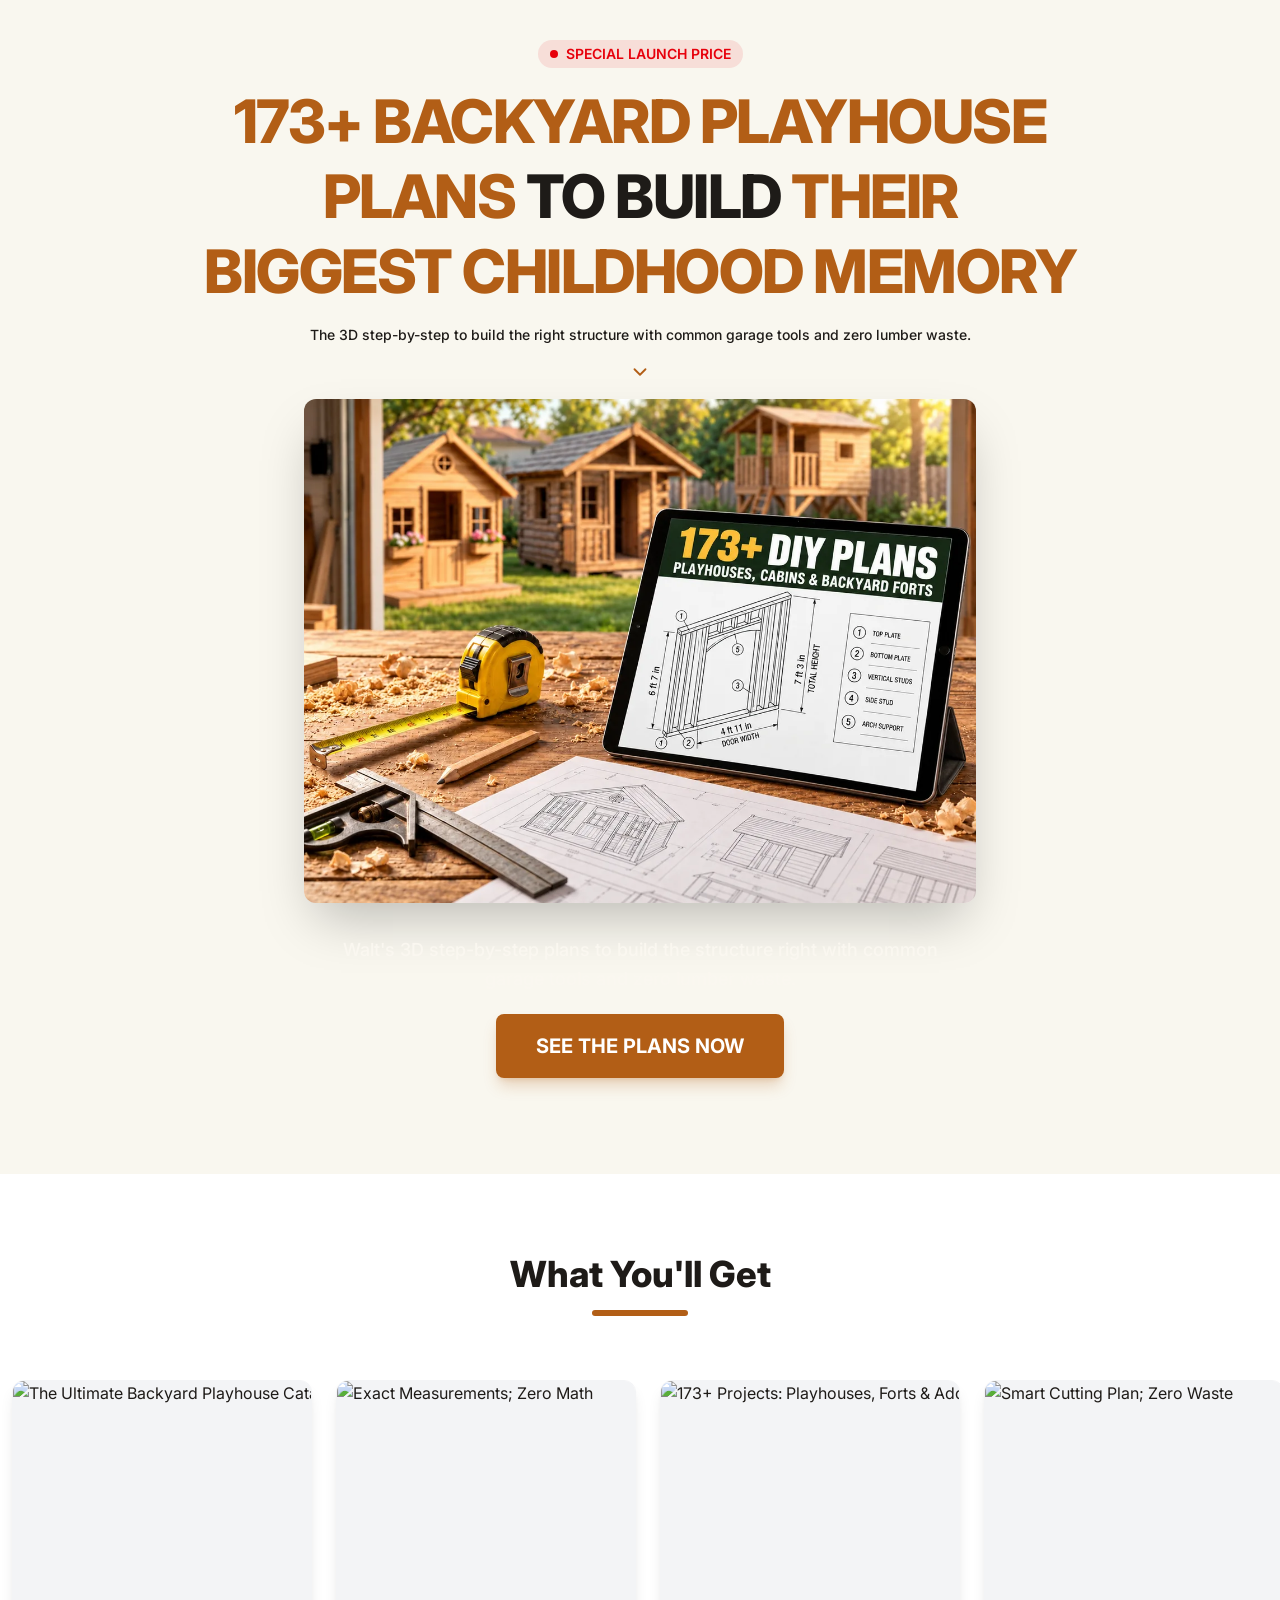
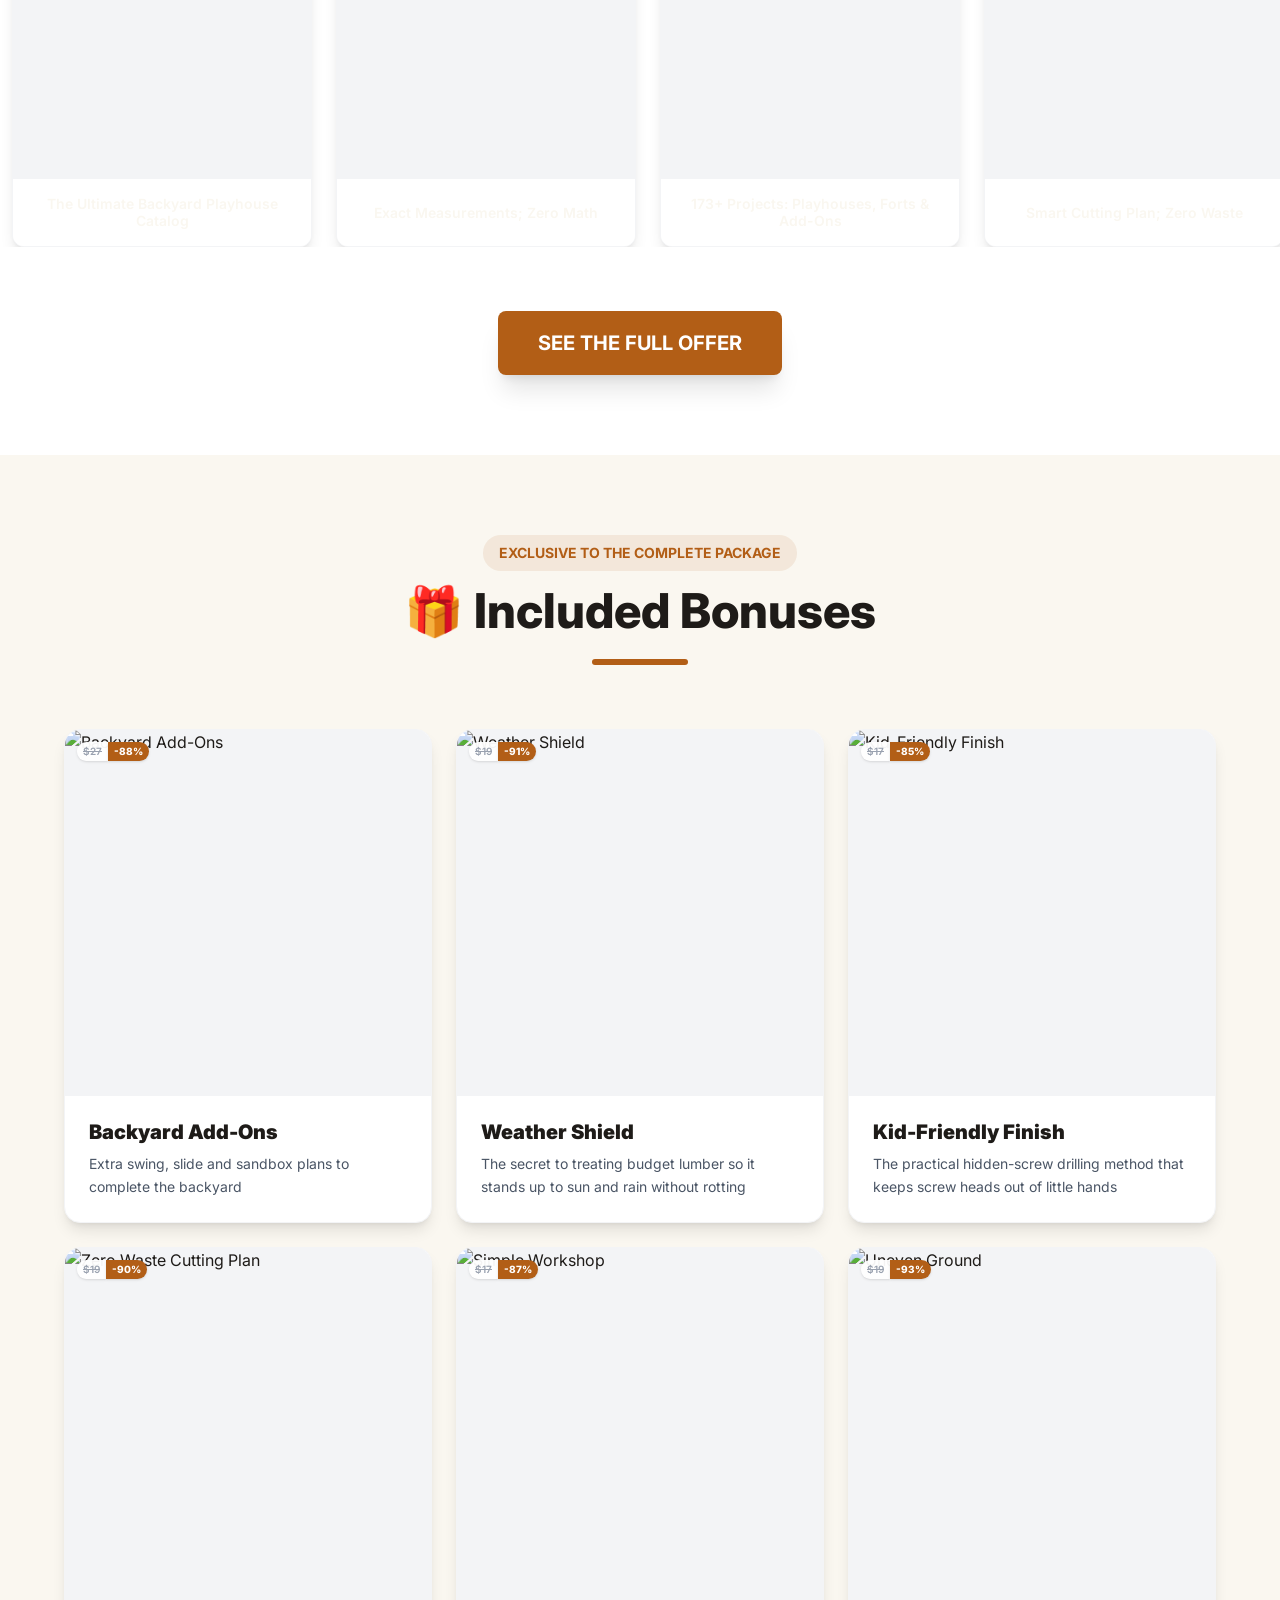
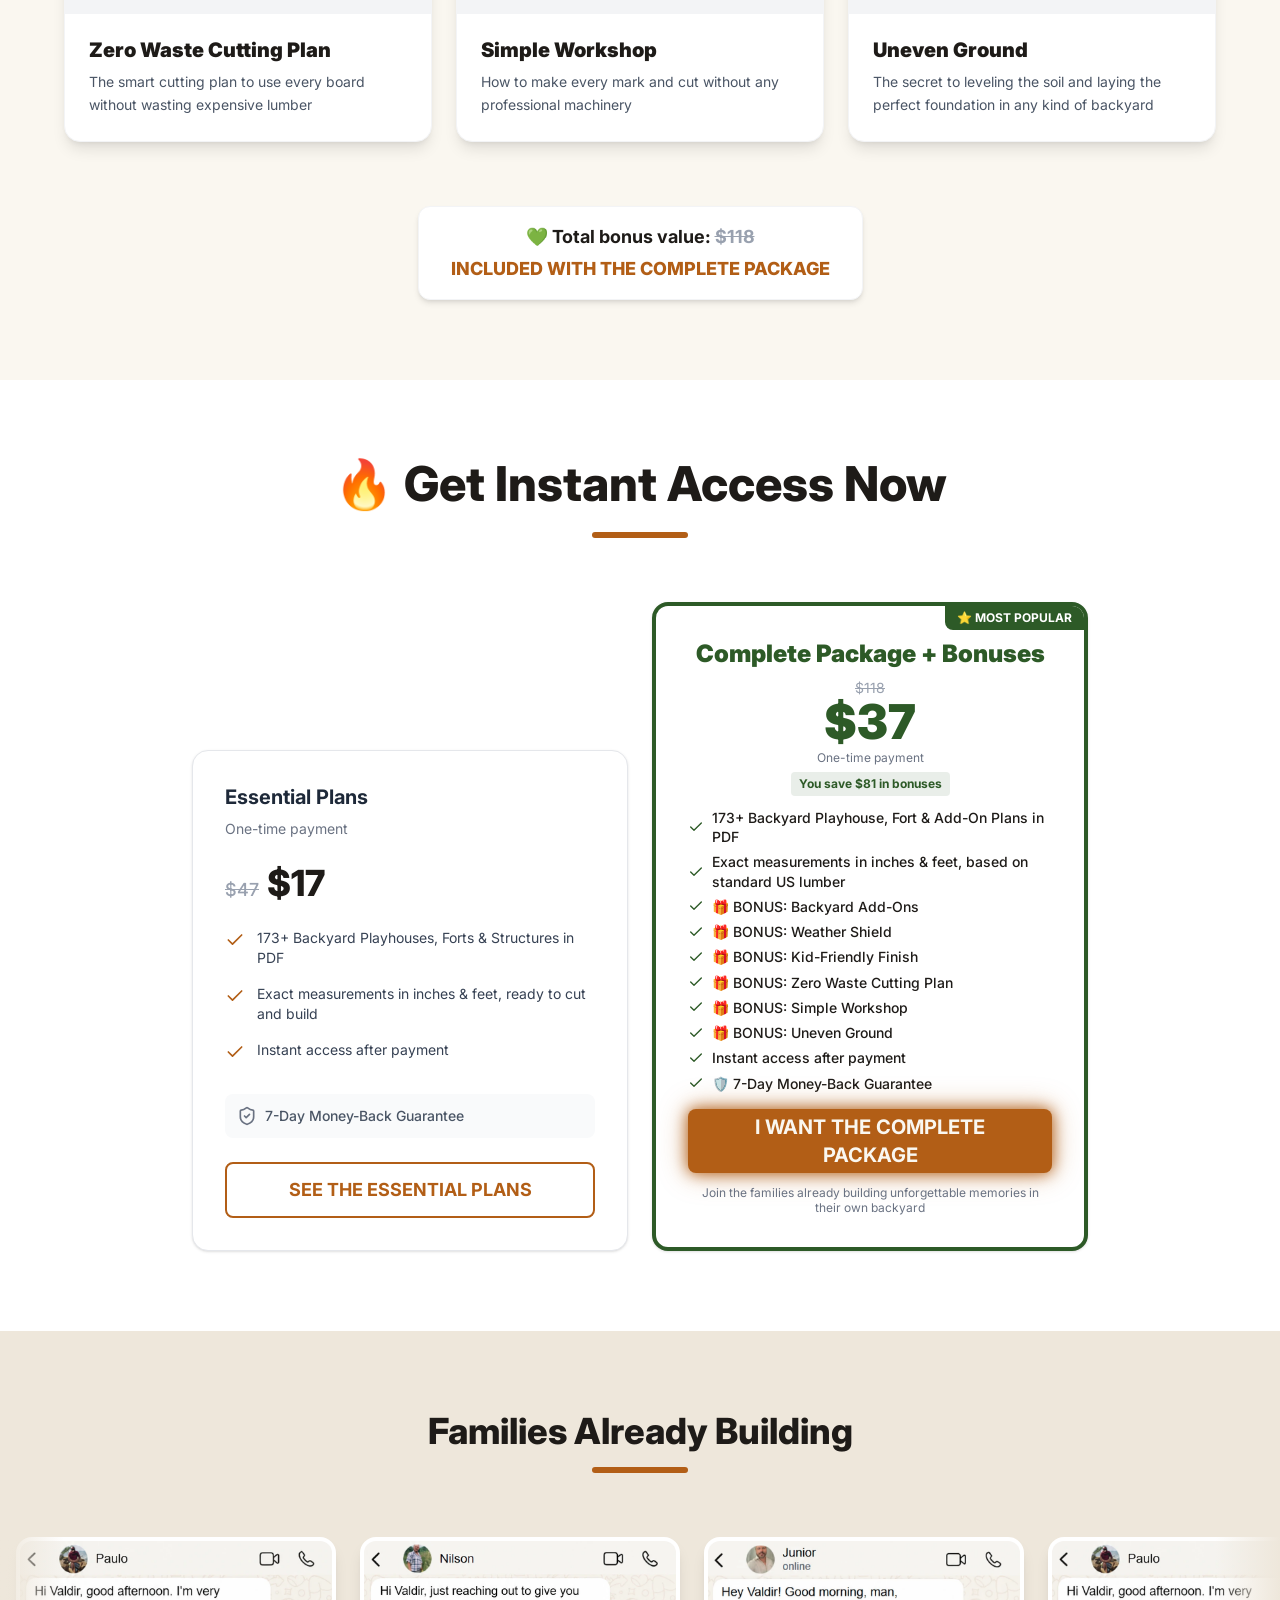
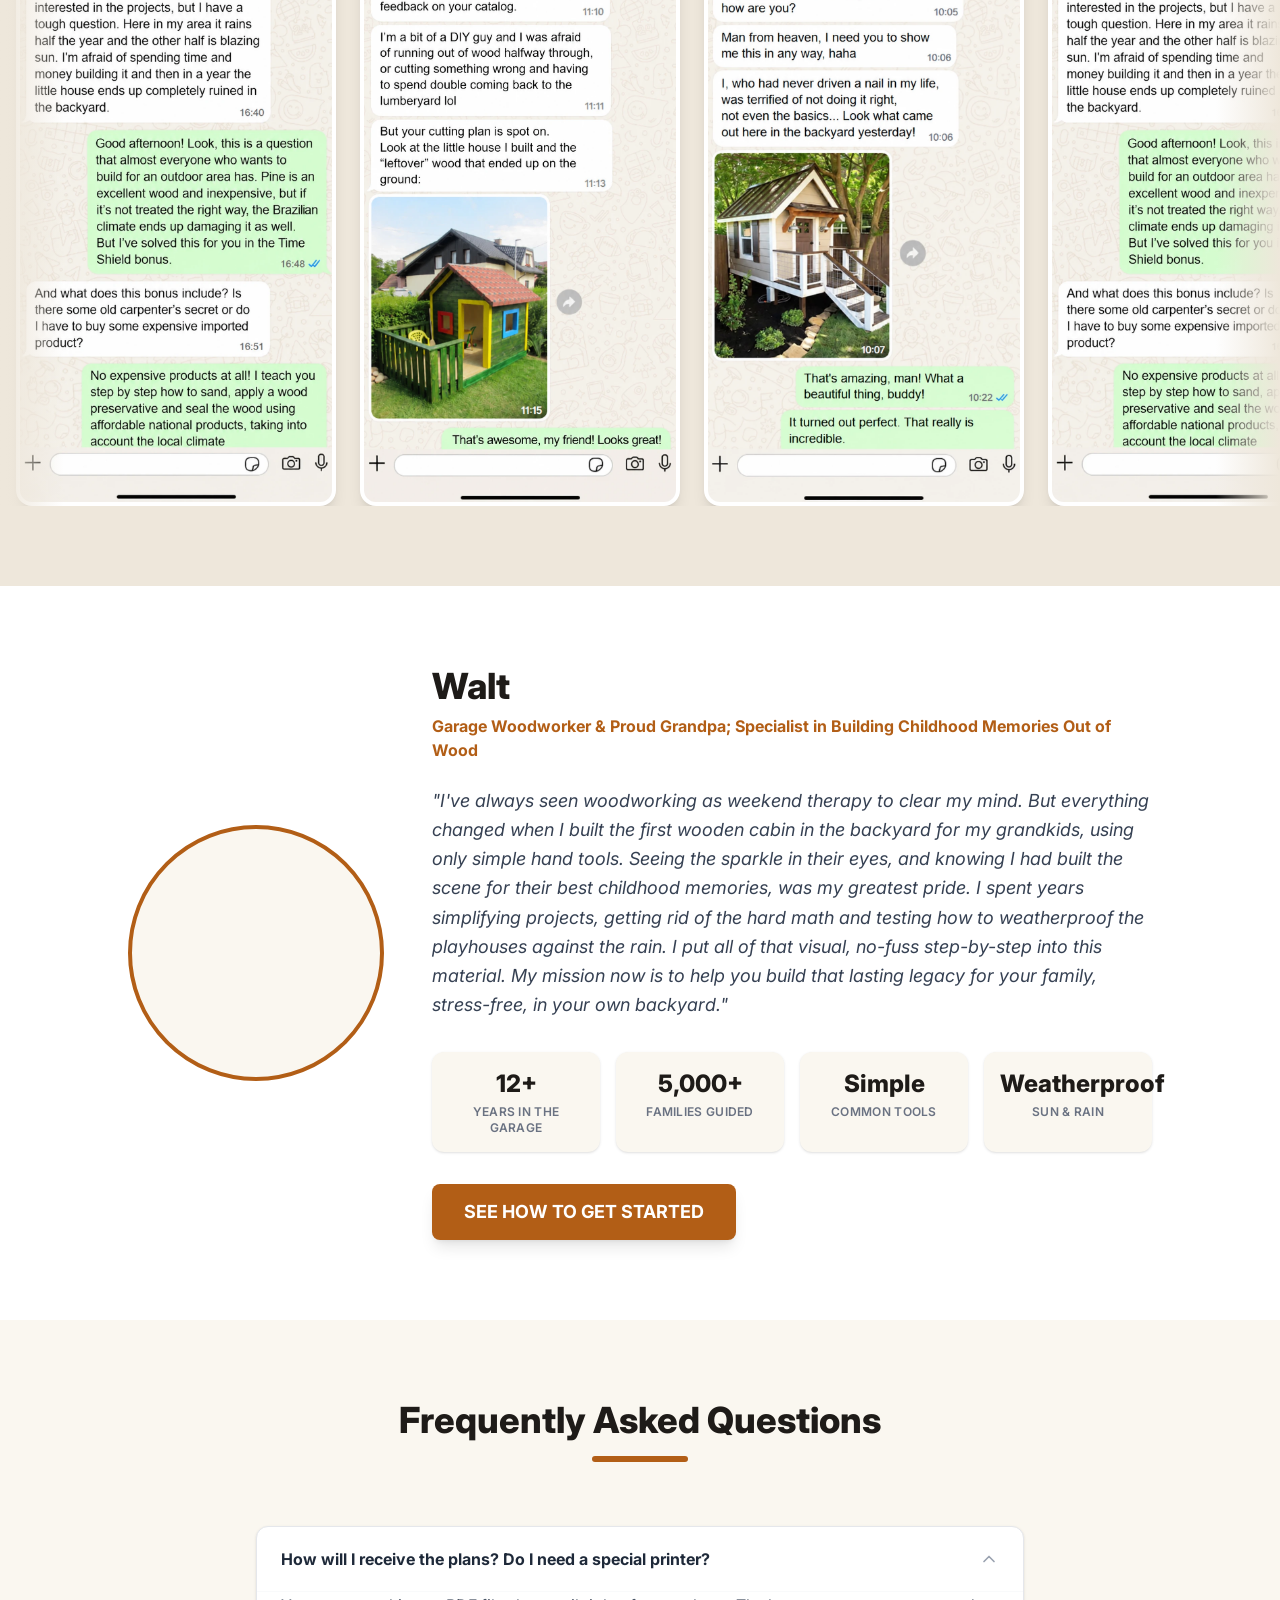
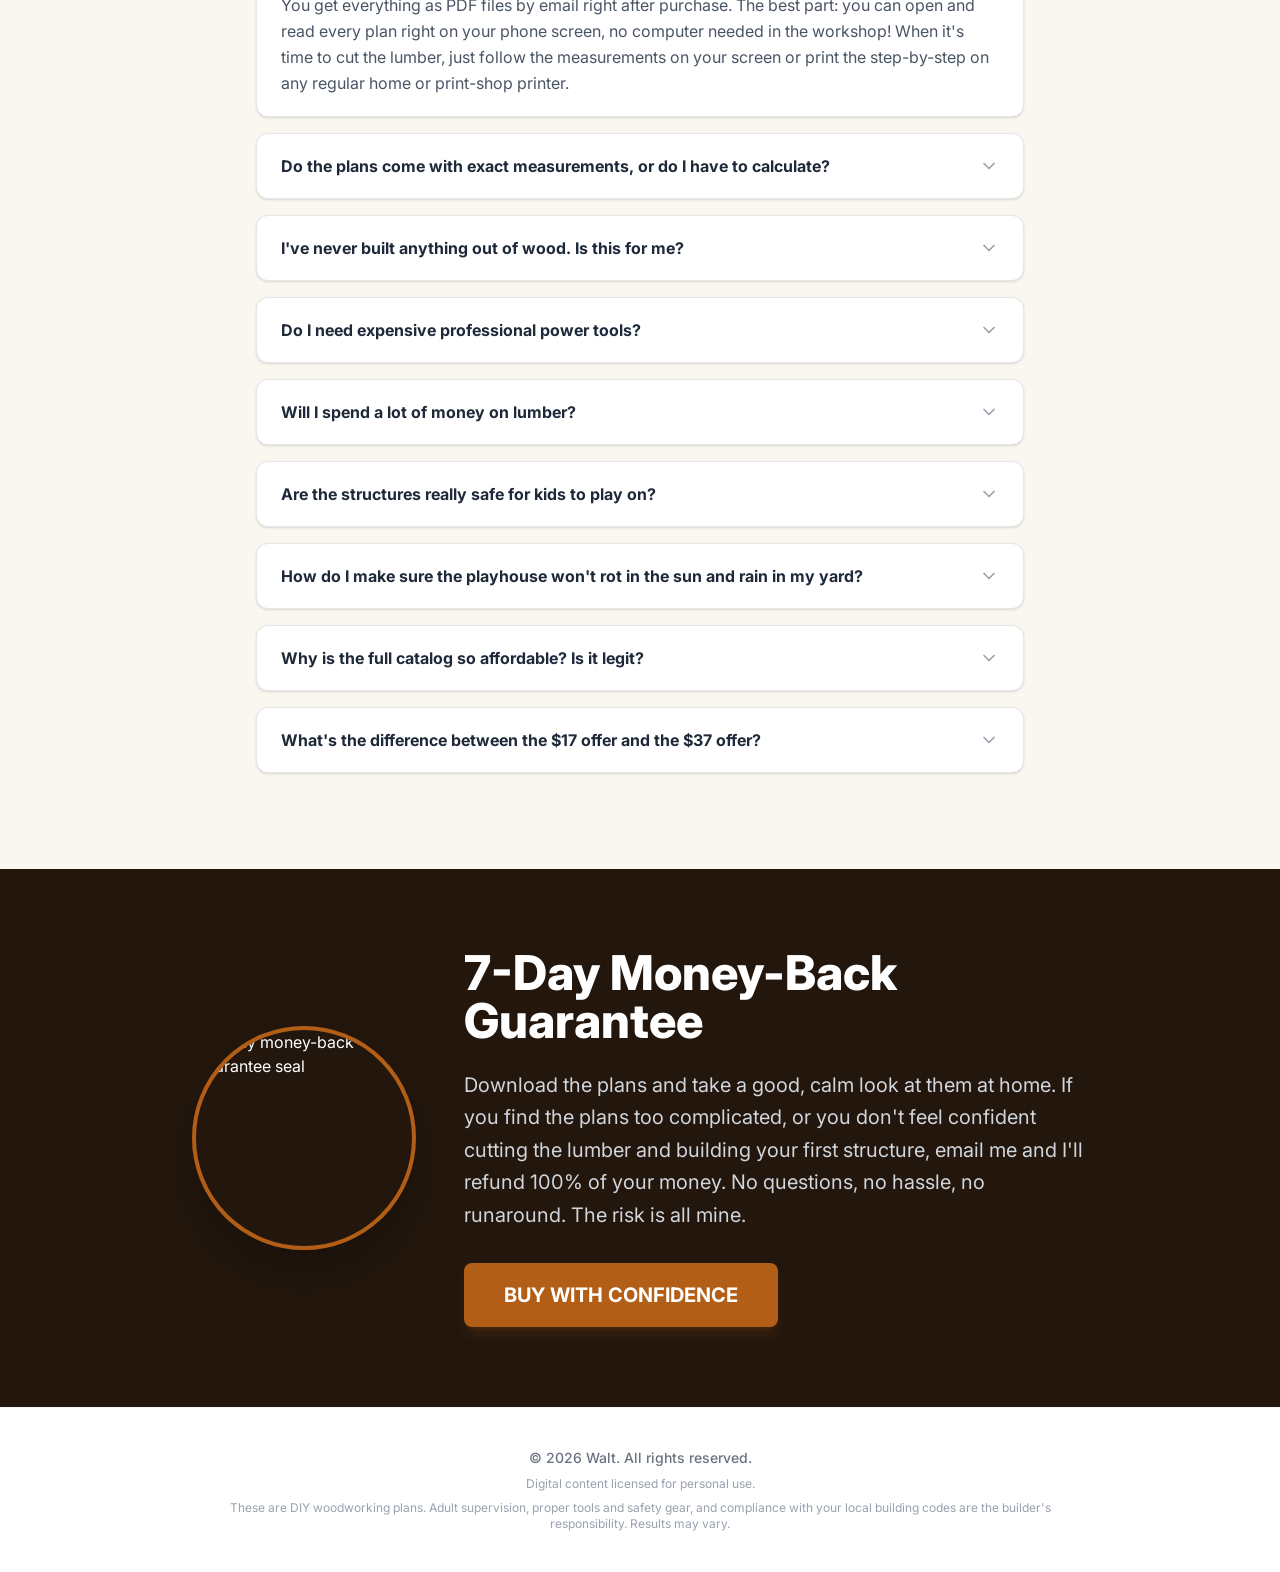
==== commit 25237a63: "Replace testimonials Co-Authored-By: Claude Sonnet 5.5 <noreply@anthropic.com>" ====
--- a/index.html
+++ b/index.html
@@ -49,11 +49,9 @@
           author: "https://i.imgur.com/00civEn.jpeg",
           guarantee: "https://i.imgur.com/CxVCap0.jpeg",
           testimonials: [
-            "https://i.imgur.com/hiKLIc5.png",
-            "https://i.imgur.com/sMxrH4h.png",
-            "https://i.imgur.com/BjYZnWI.png",
-            "https://i.imgur.com/OVwTlTt.png",
-            "https://i.imgur.com/bTENt3S.png",
+            "img/testimonial-1.webp",
+            "img/testimonial-2.webp",
+            "img/testimonial-3.webp",
           ],
           gallery: [
             "https://i.imgur.com/J9ncmwM.jpeg",
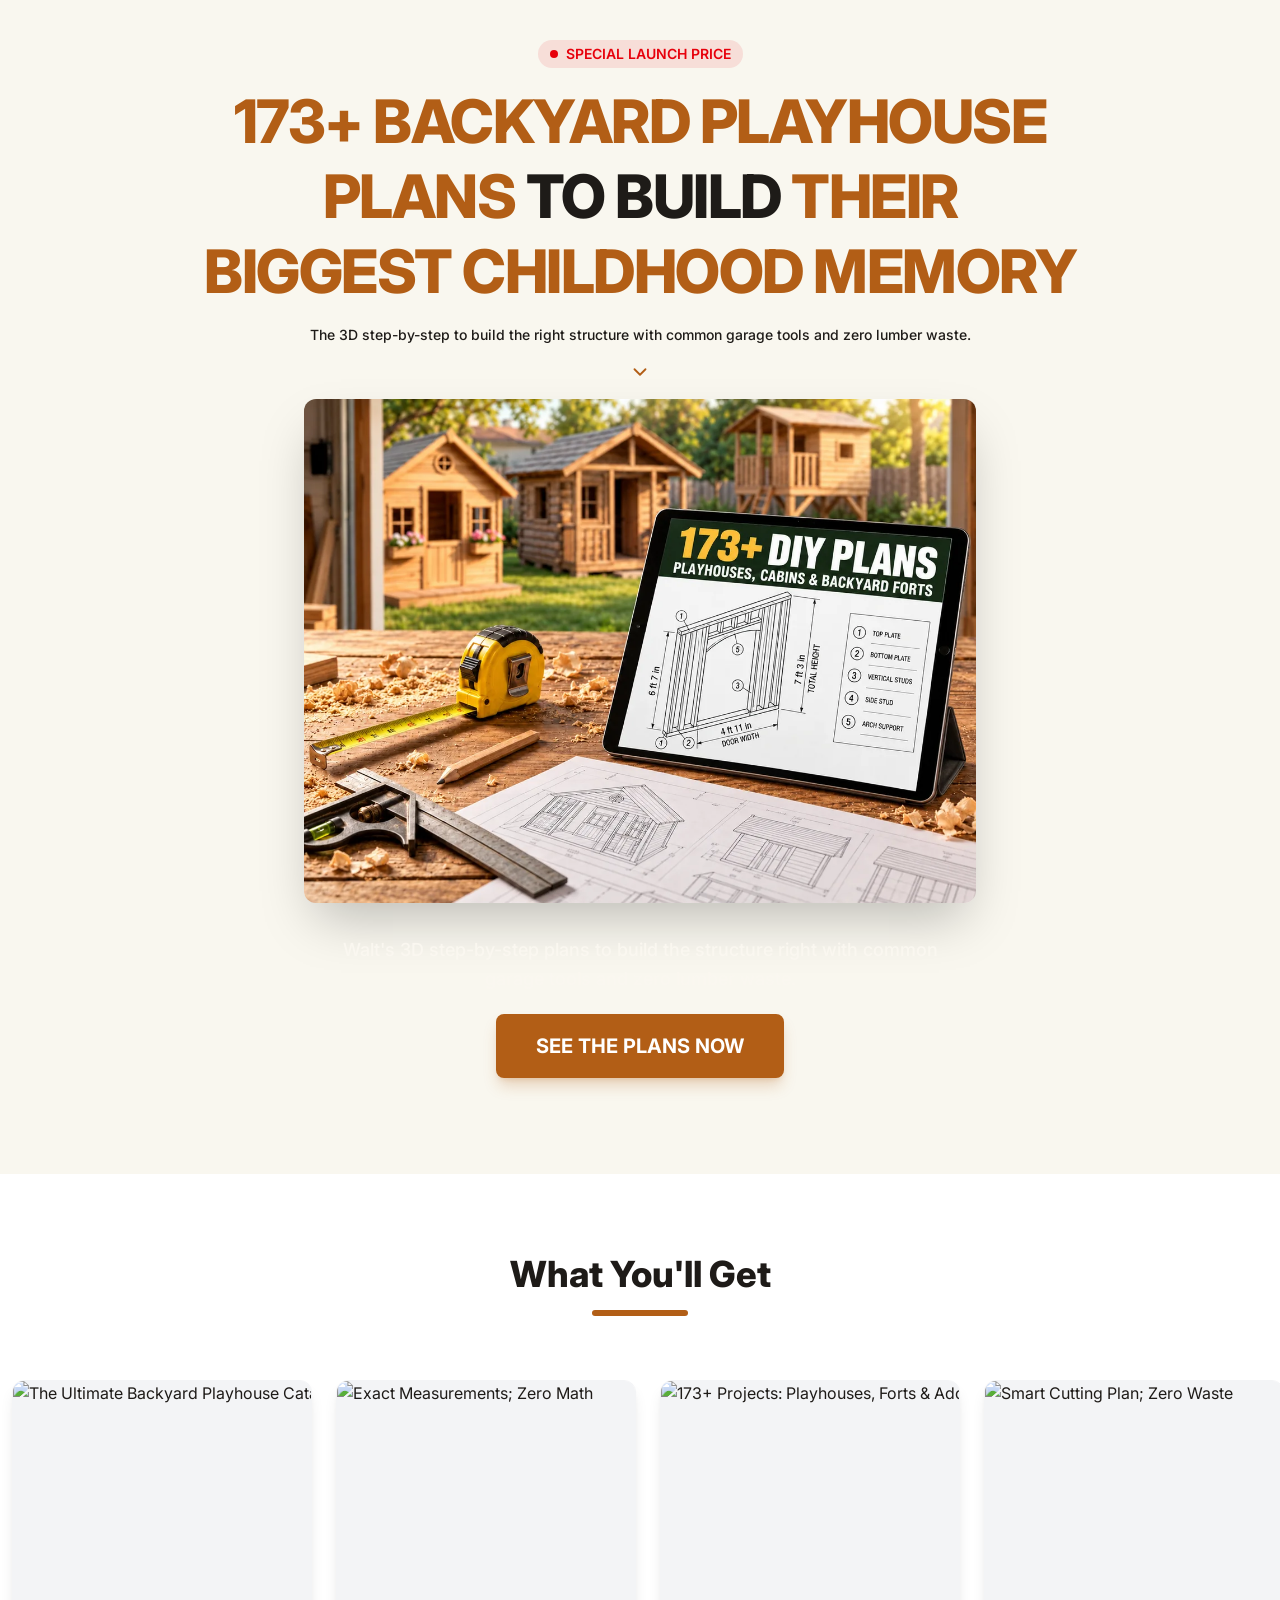
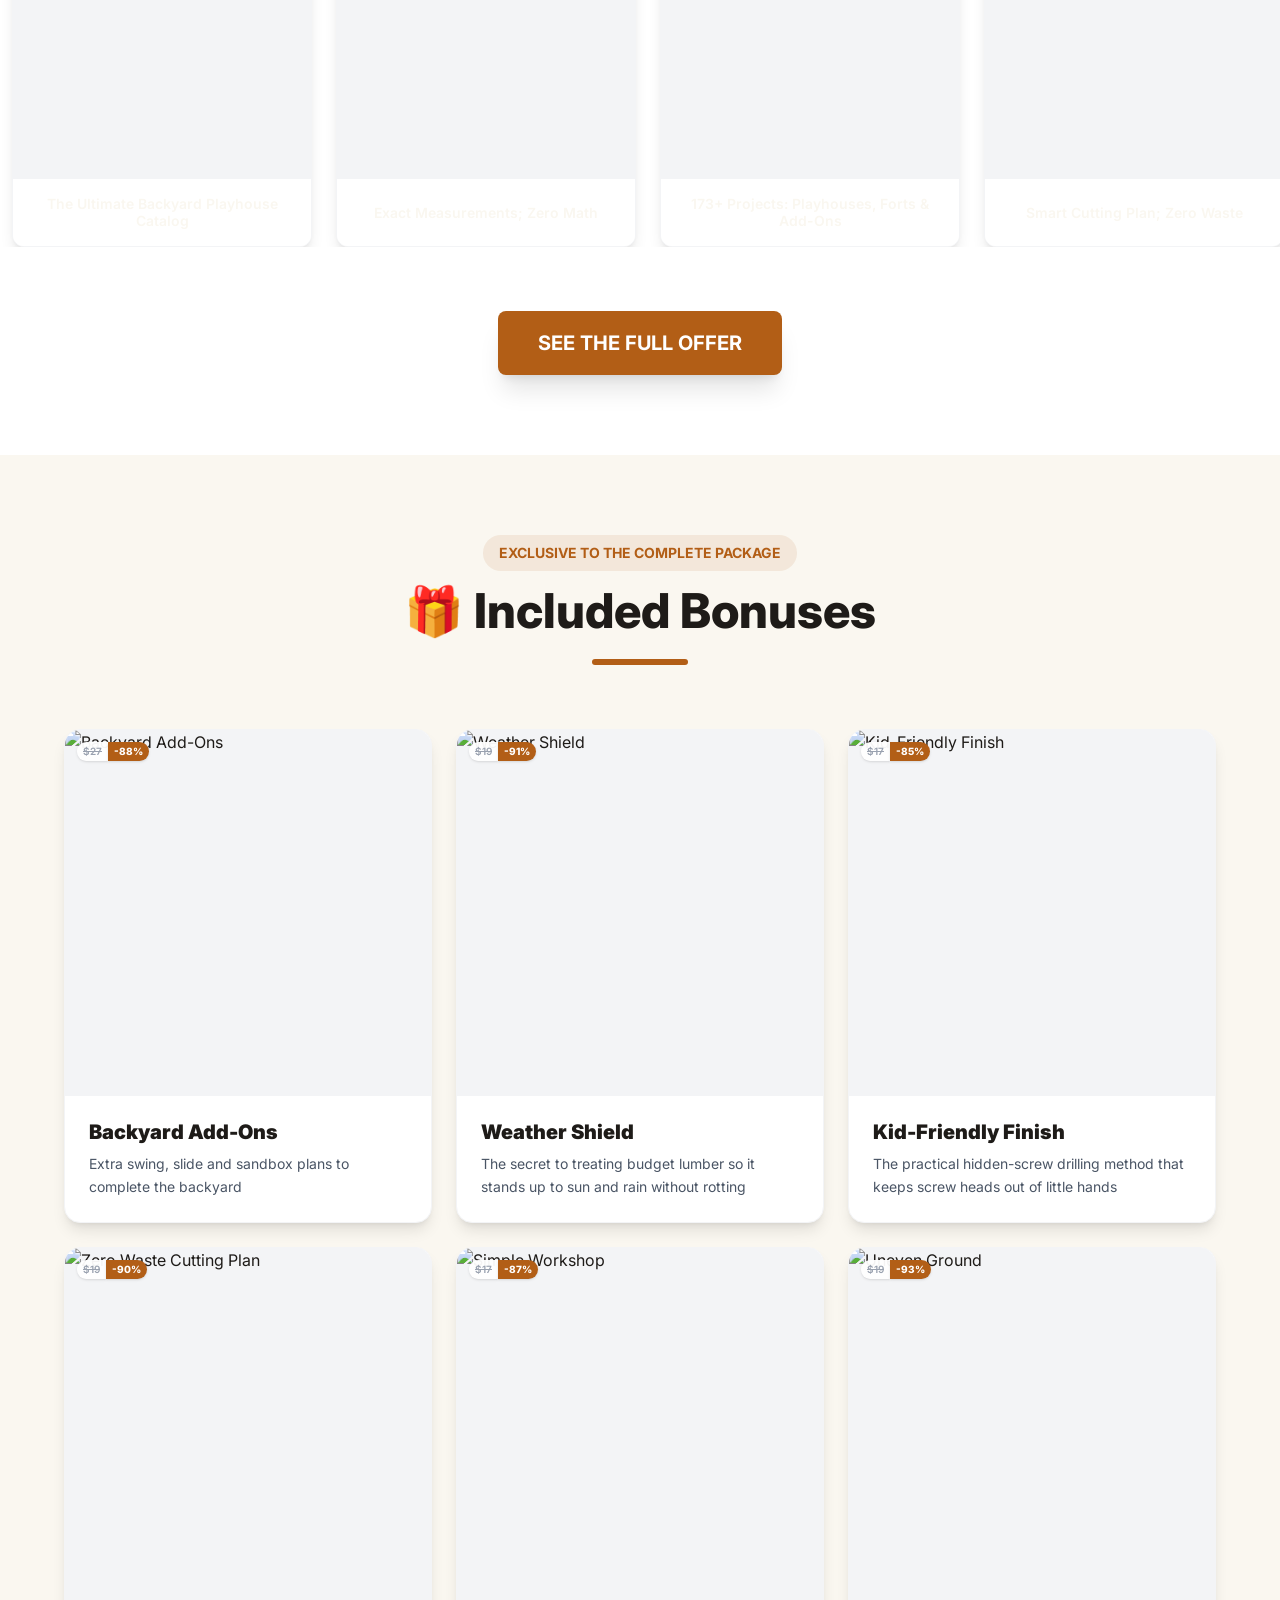
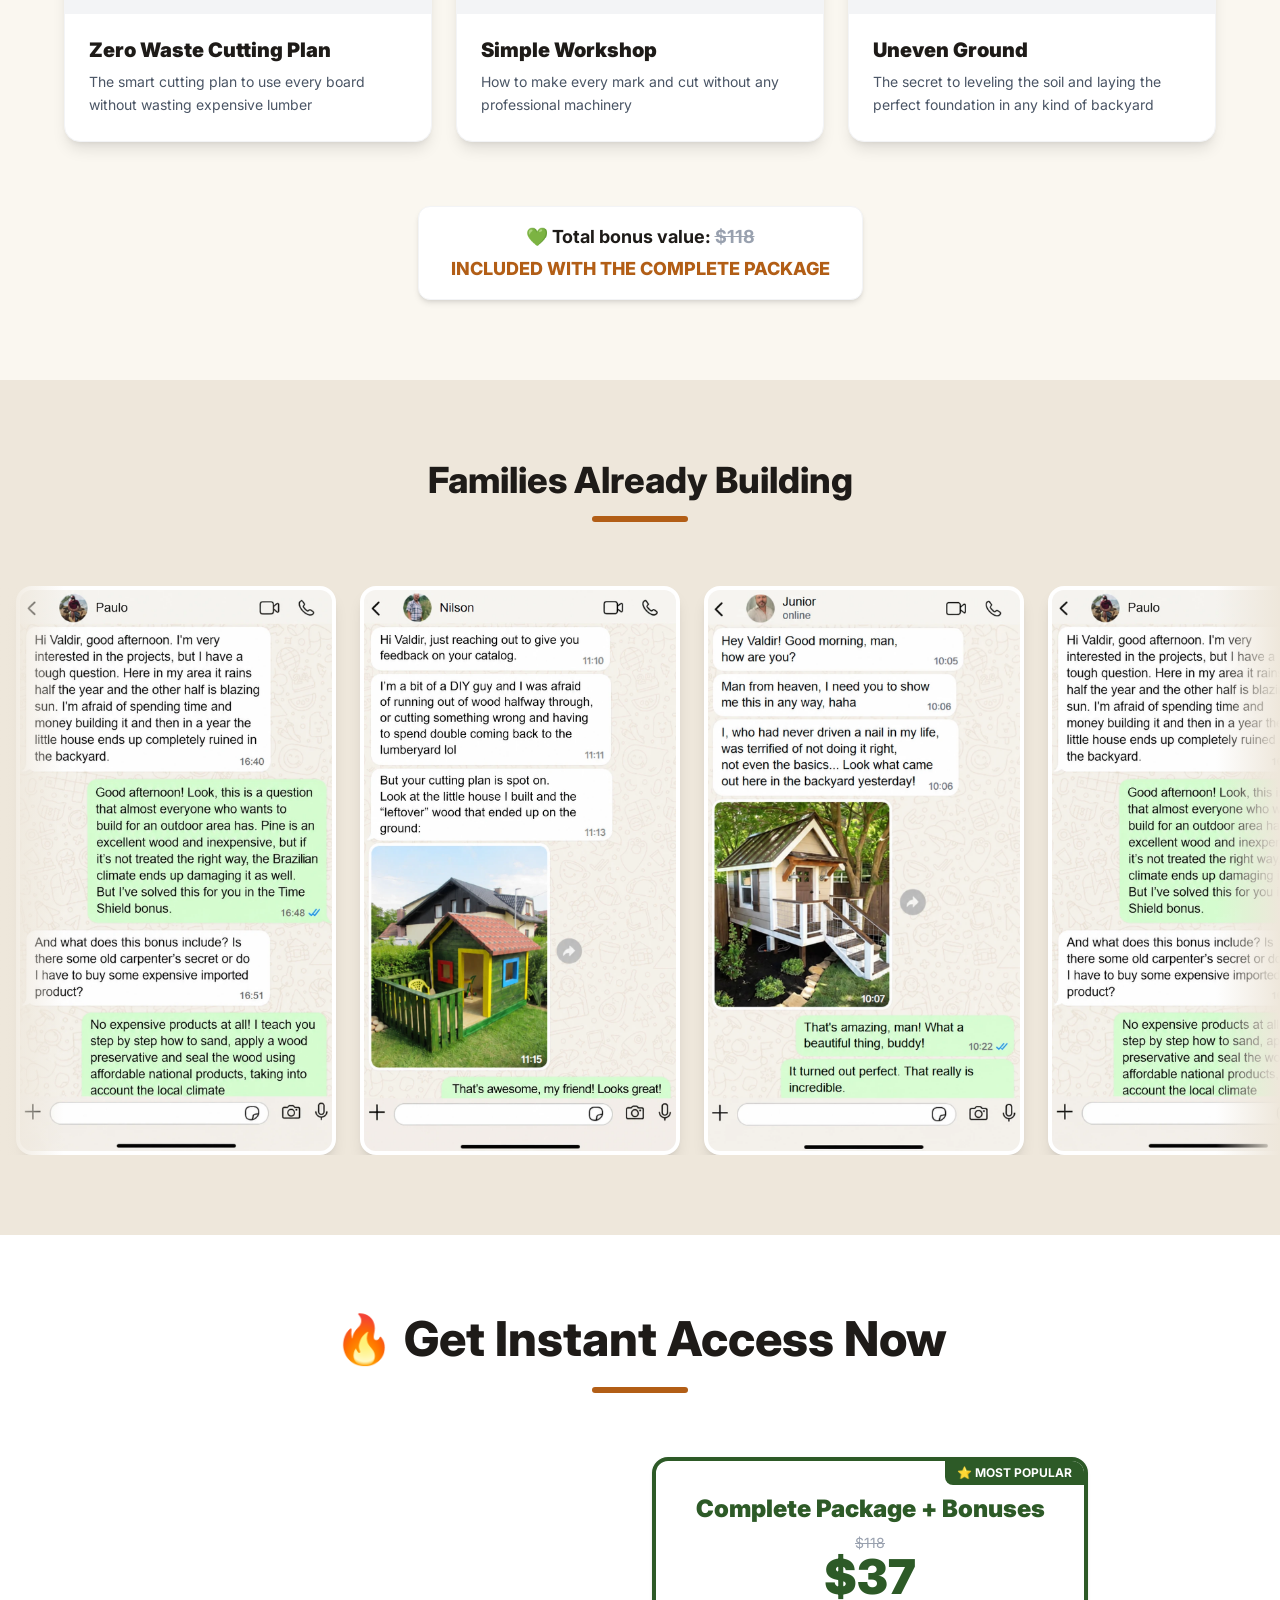
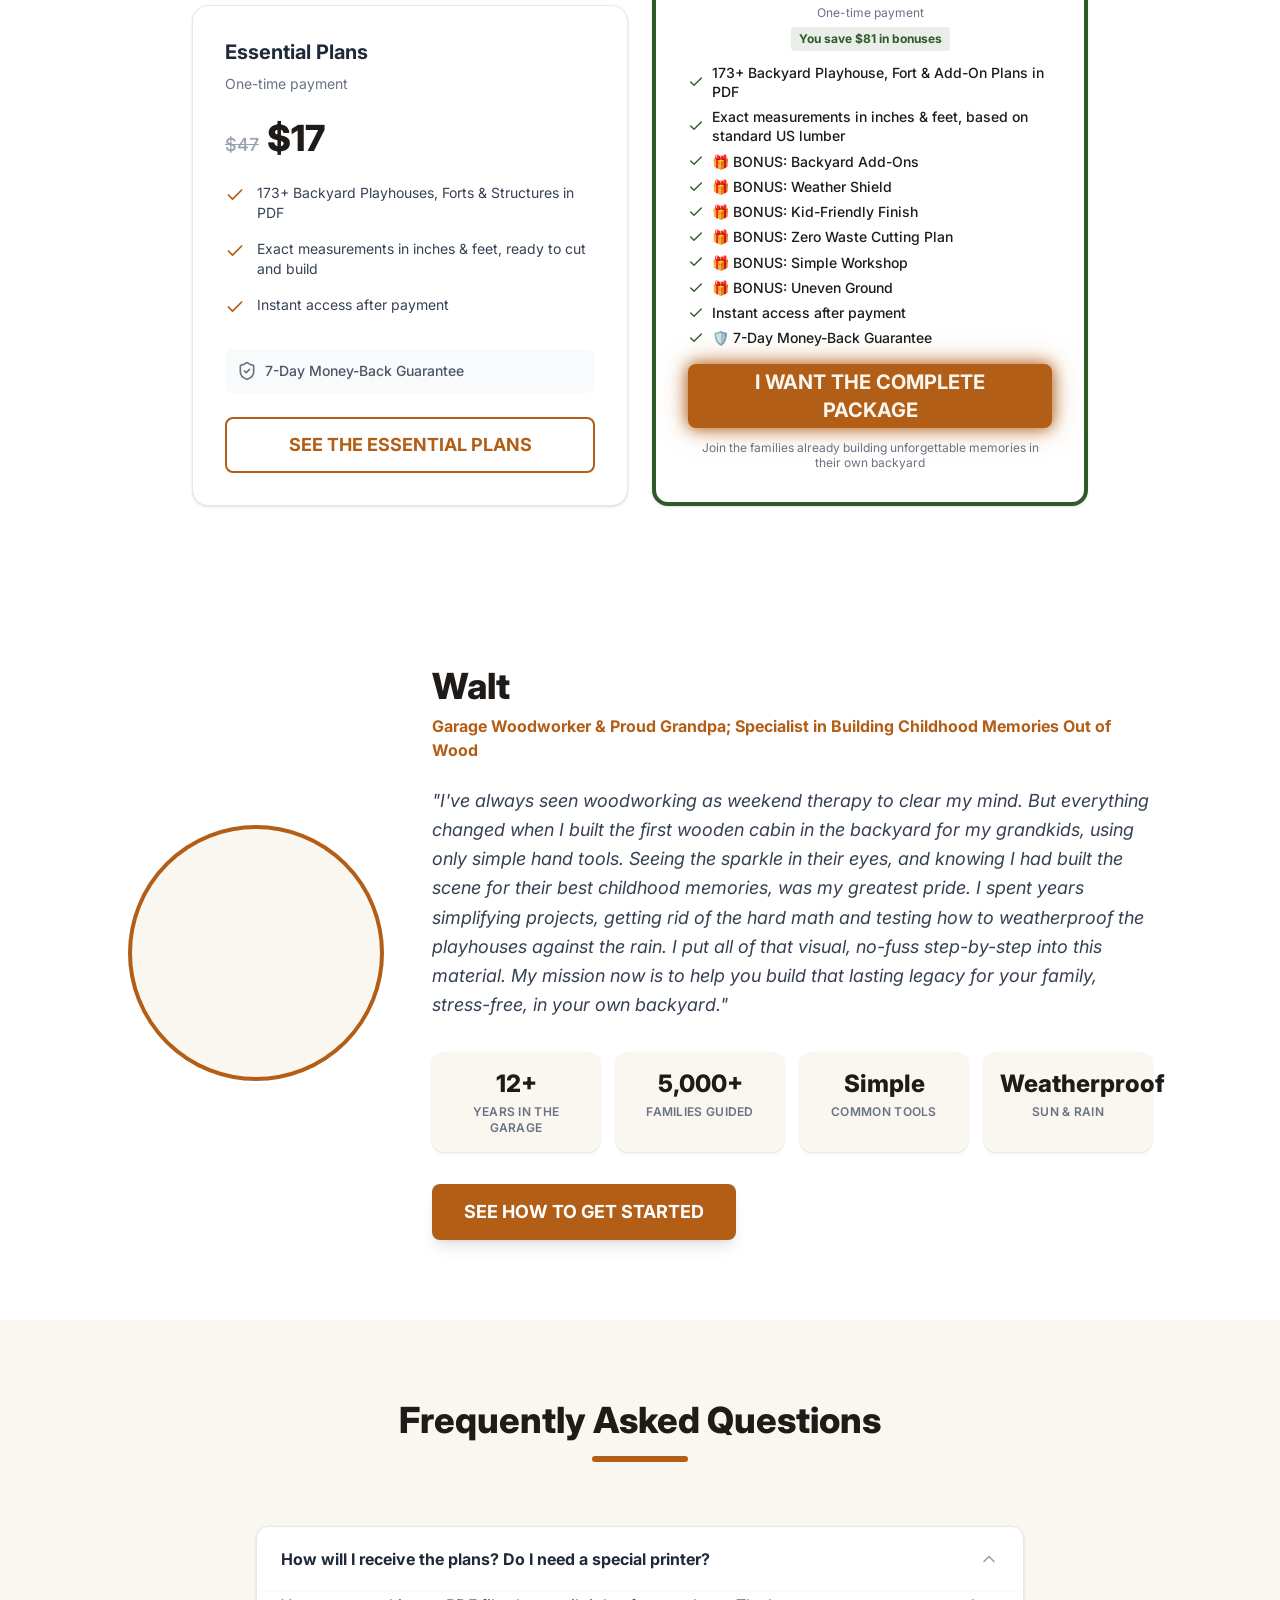
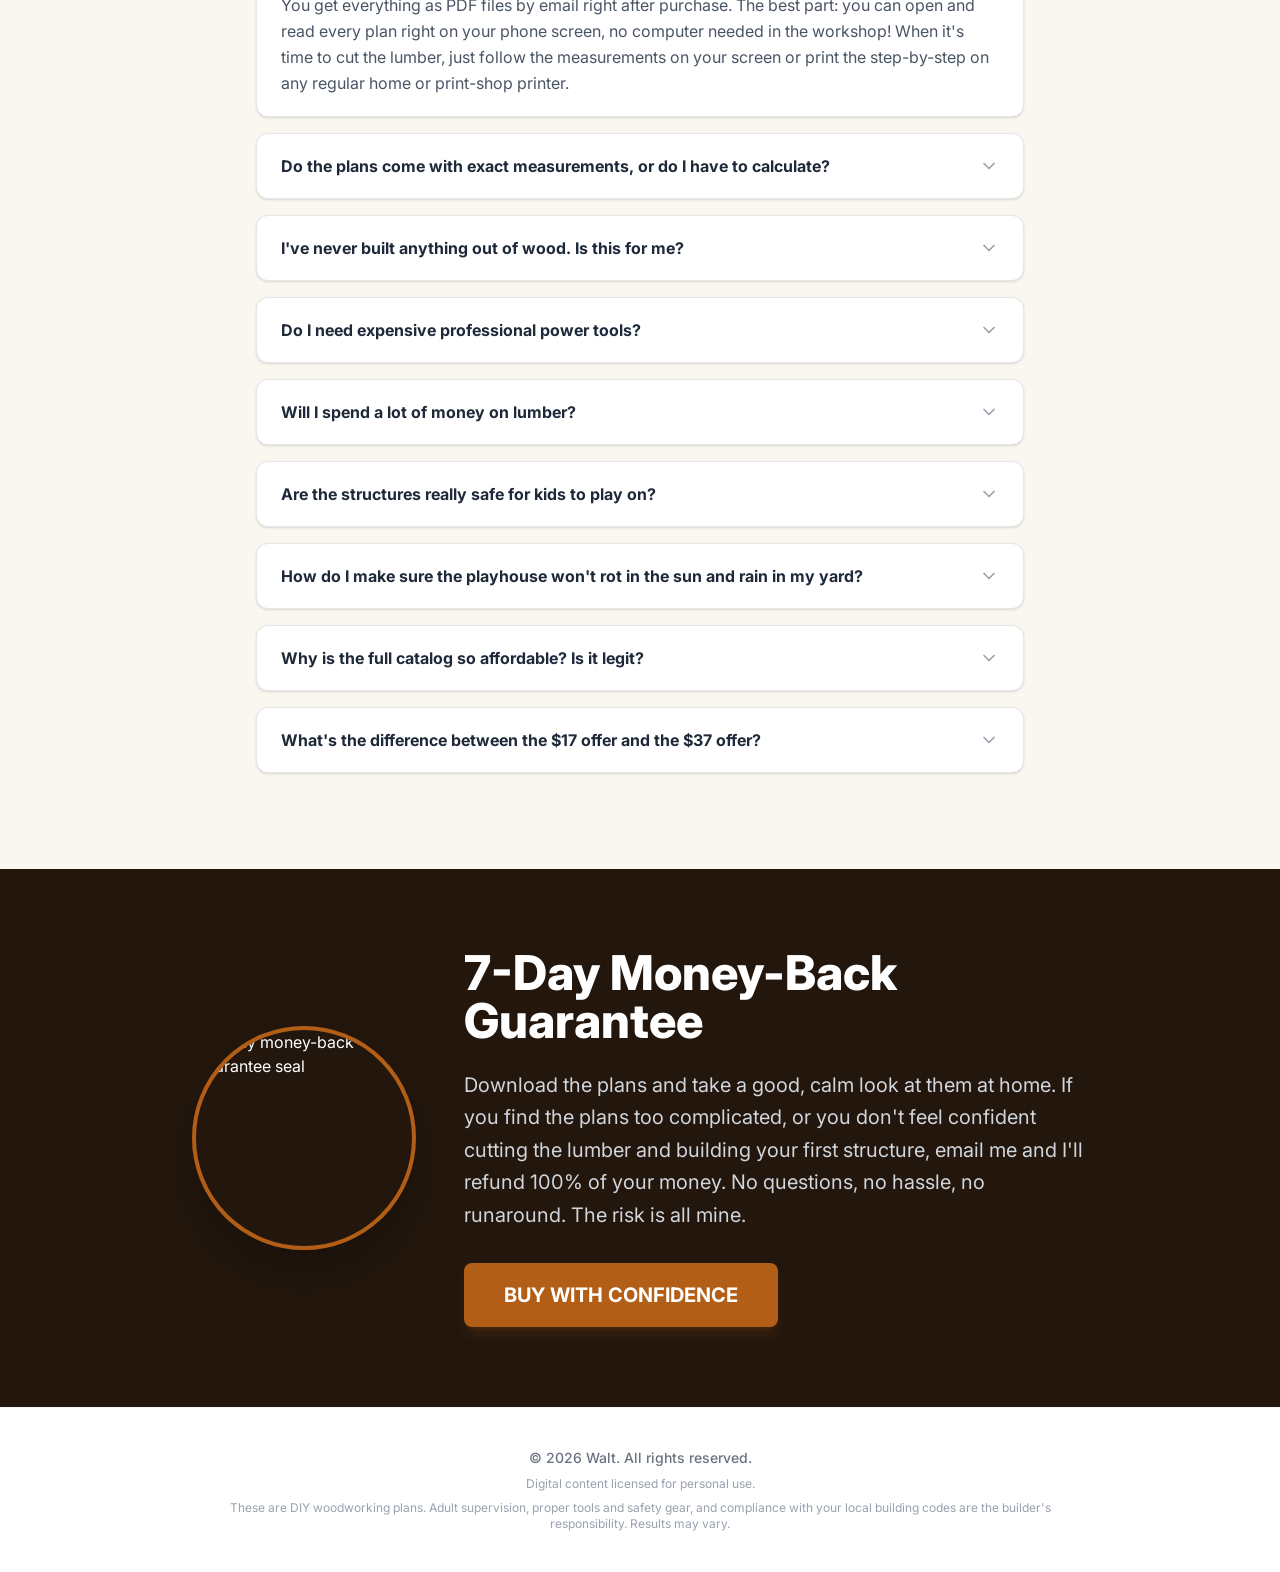
==== commit e3987293: "Move testimonials above offer Co-Authored-By: Claude Sonnet 5.5 <noreply@anthropic.com>" ====
--- a/index.html
+++ b/index.html
@@ -383,7 +383,7 @@
           </div>
         </footer>`;
 
-      document.getElementById("app").innerHTML = hero + gallery + bonusSection + offer + testimonials + author + faq + guarantee + footer;
+      document.getElementById("app").innerHTML = hero + gallery + bonusSection + testimonials + offer + author + faq + guarantee + footer;
       document.body.insertAdjacentHTML("beforeend", popup);
 
       /* ============================================================
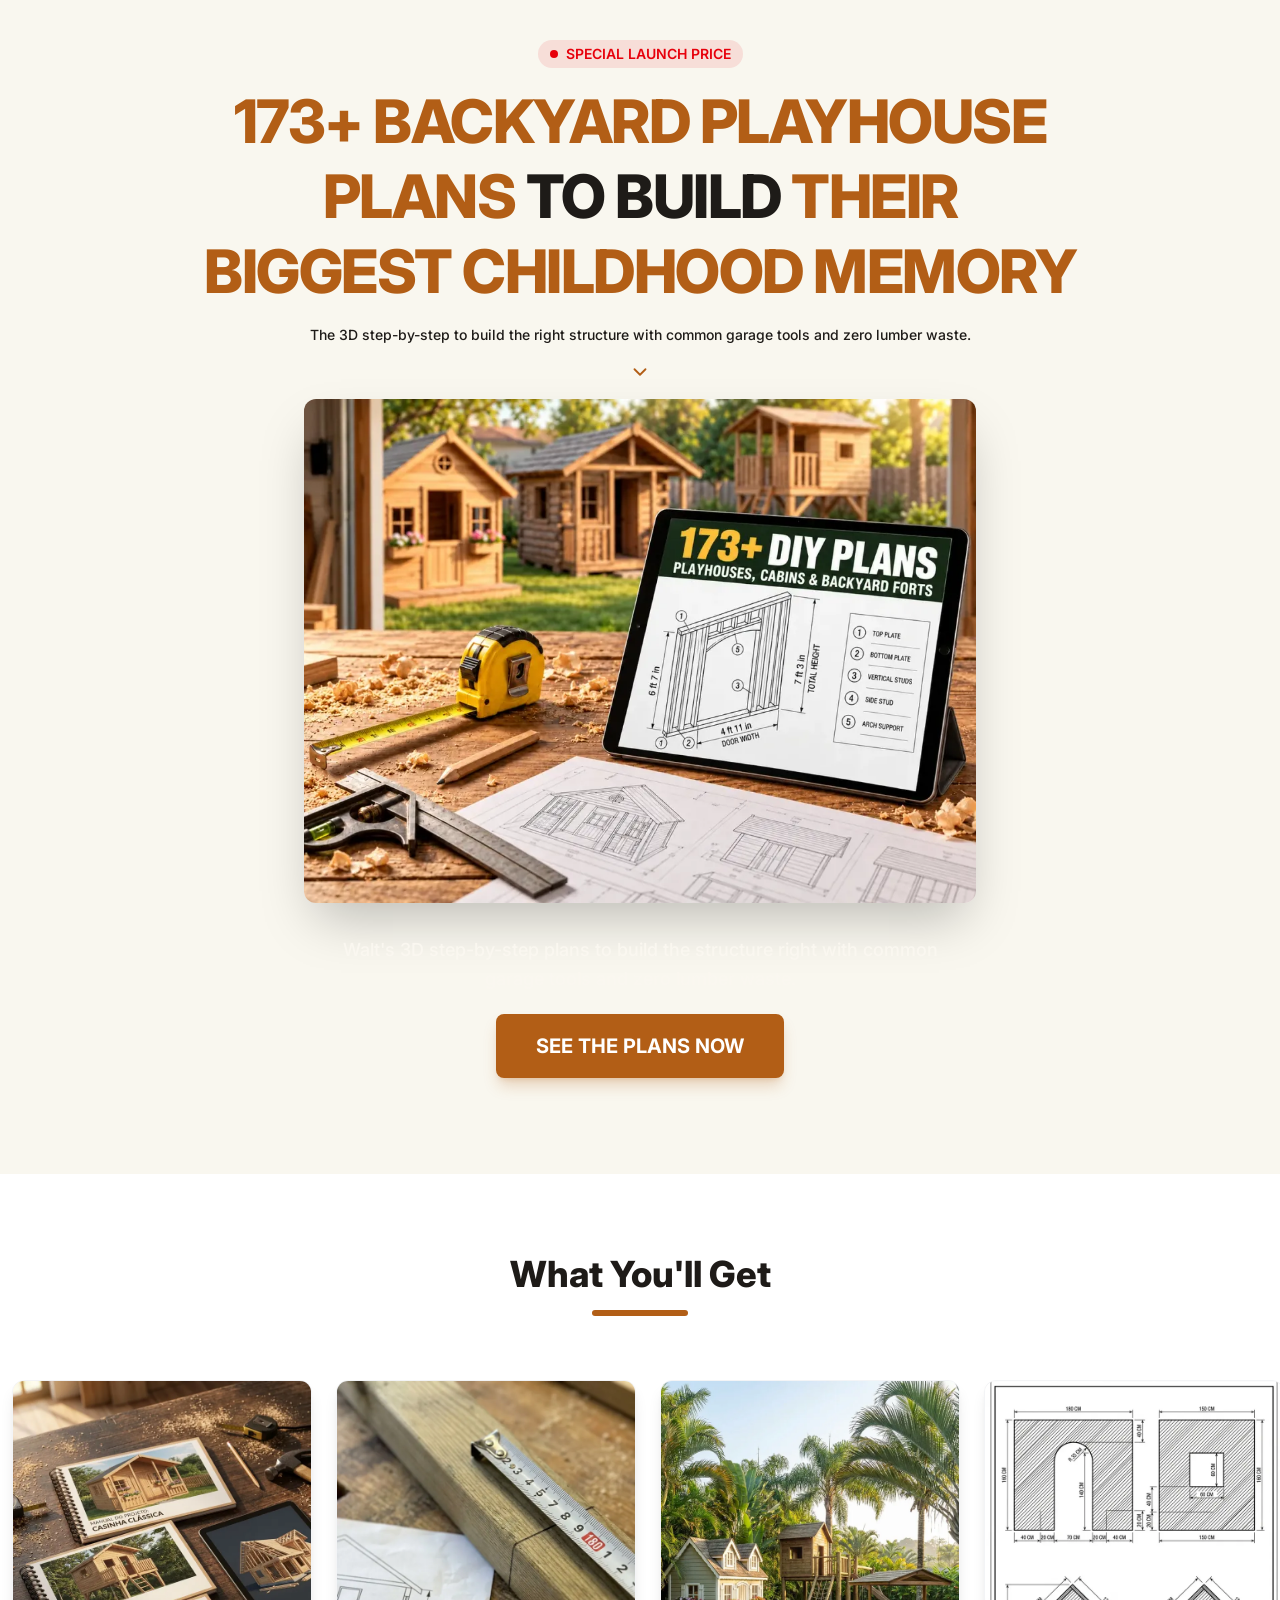
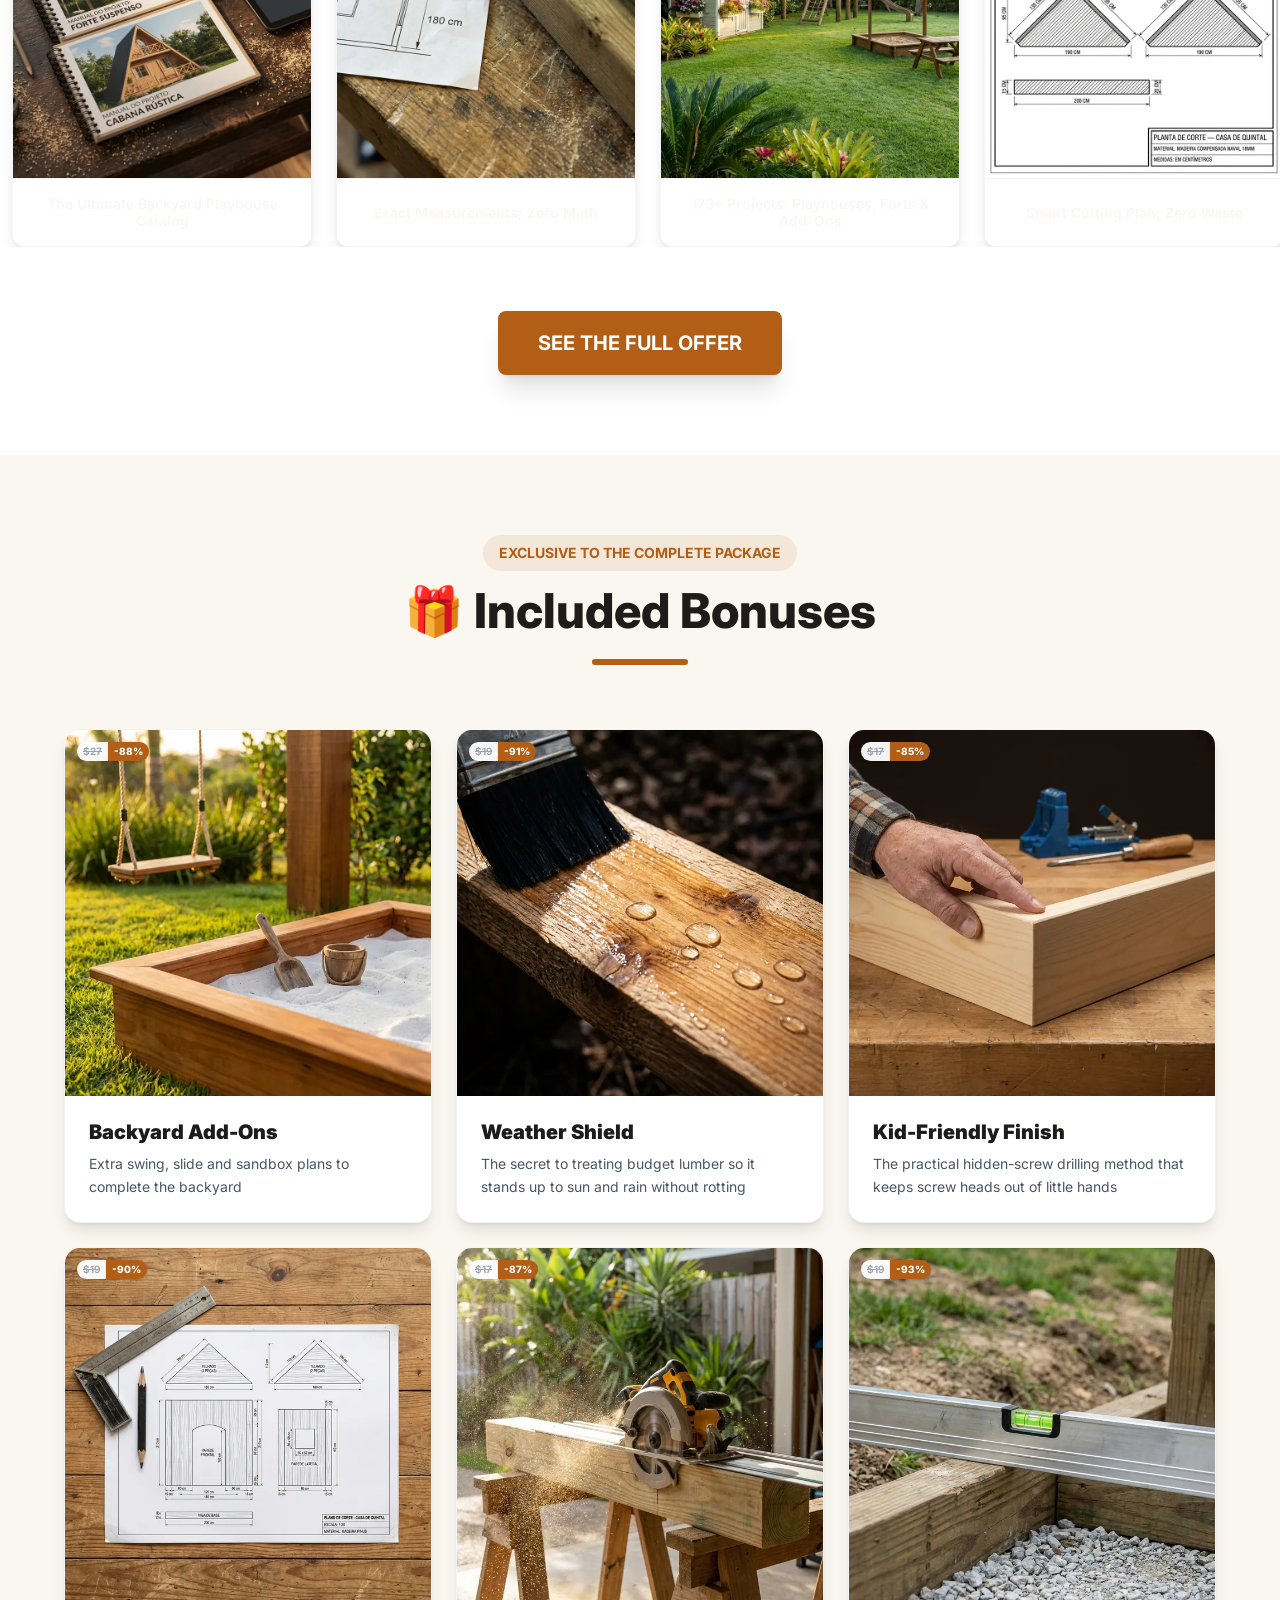
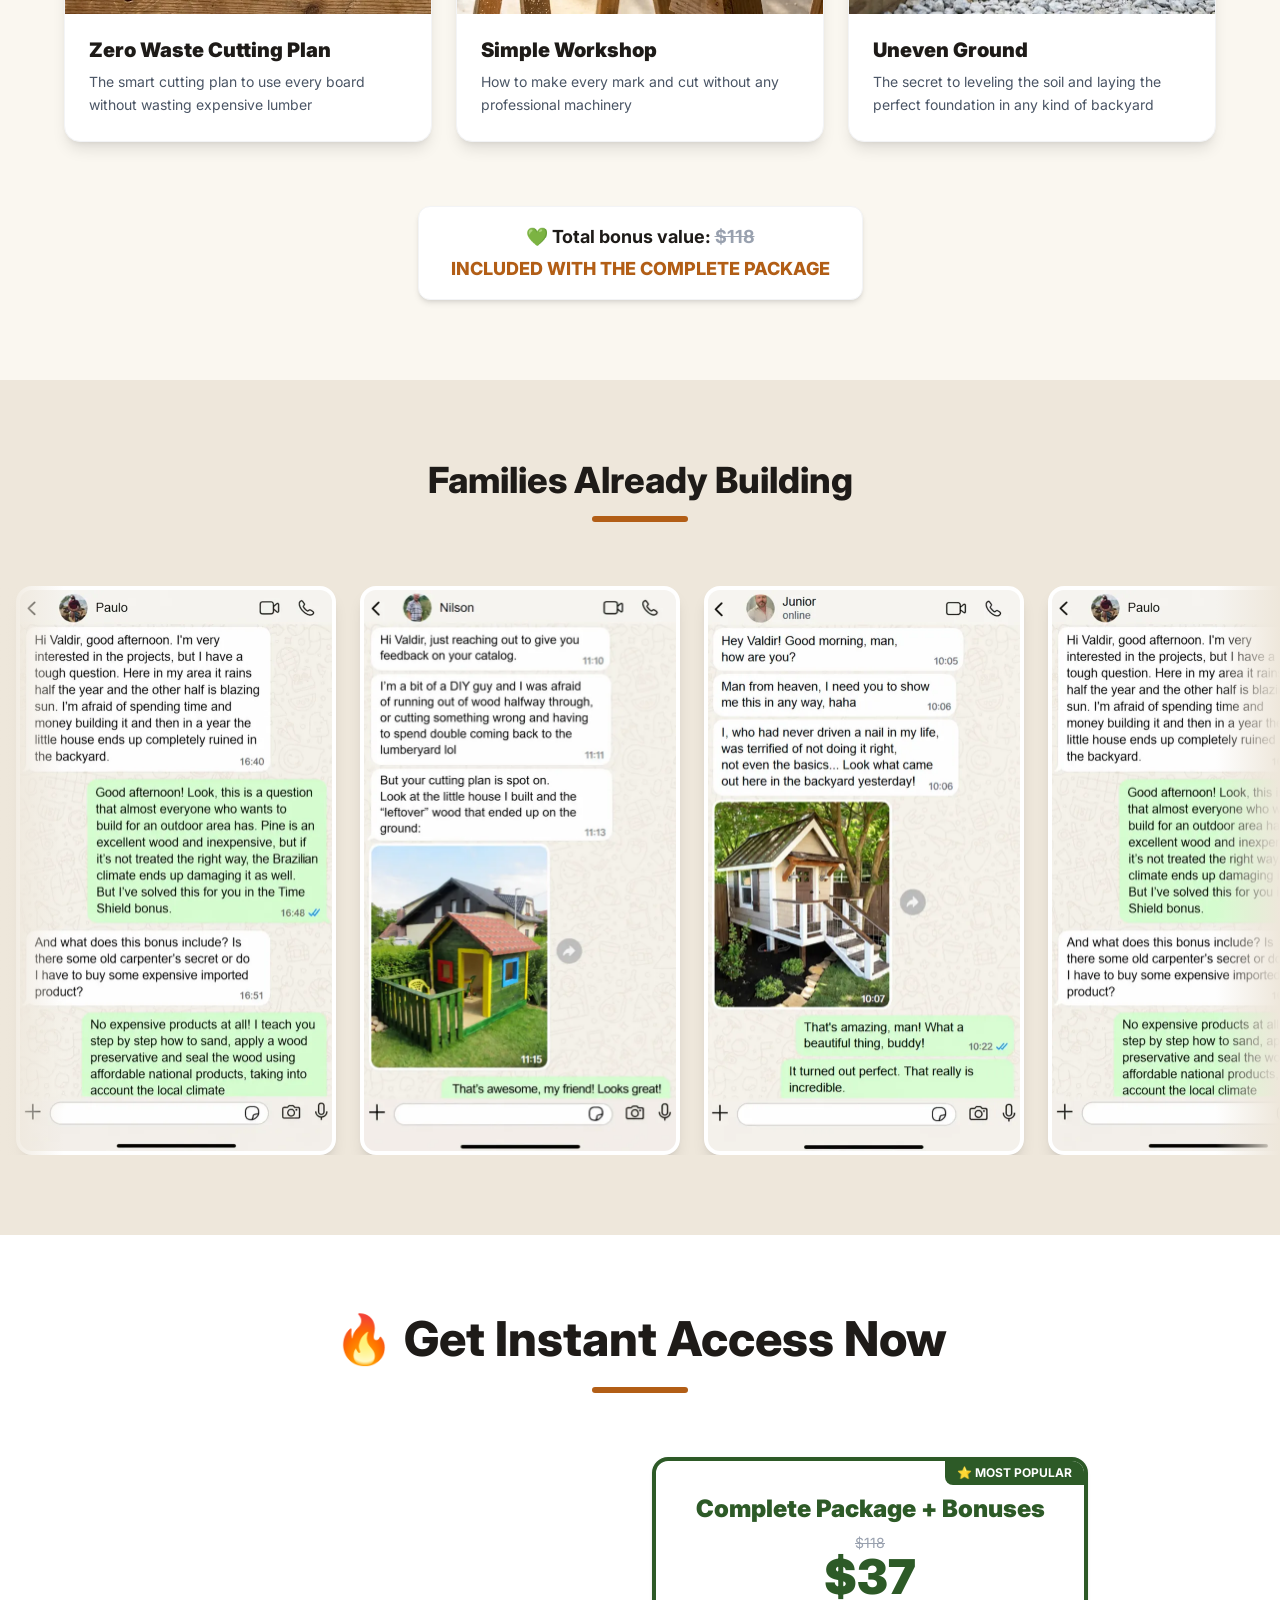
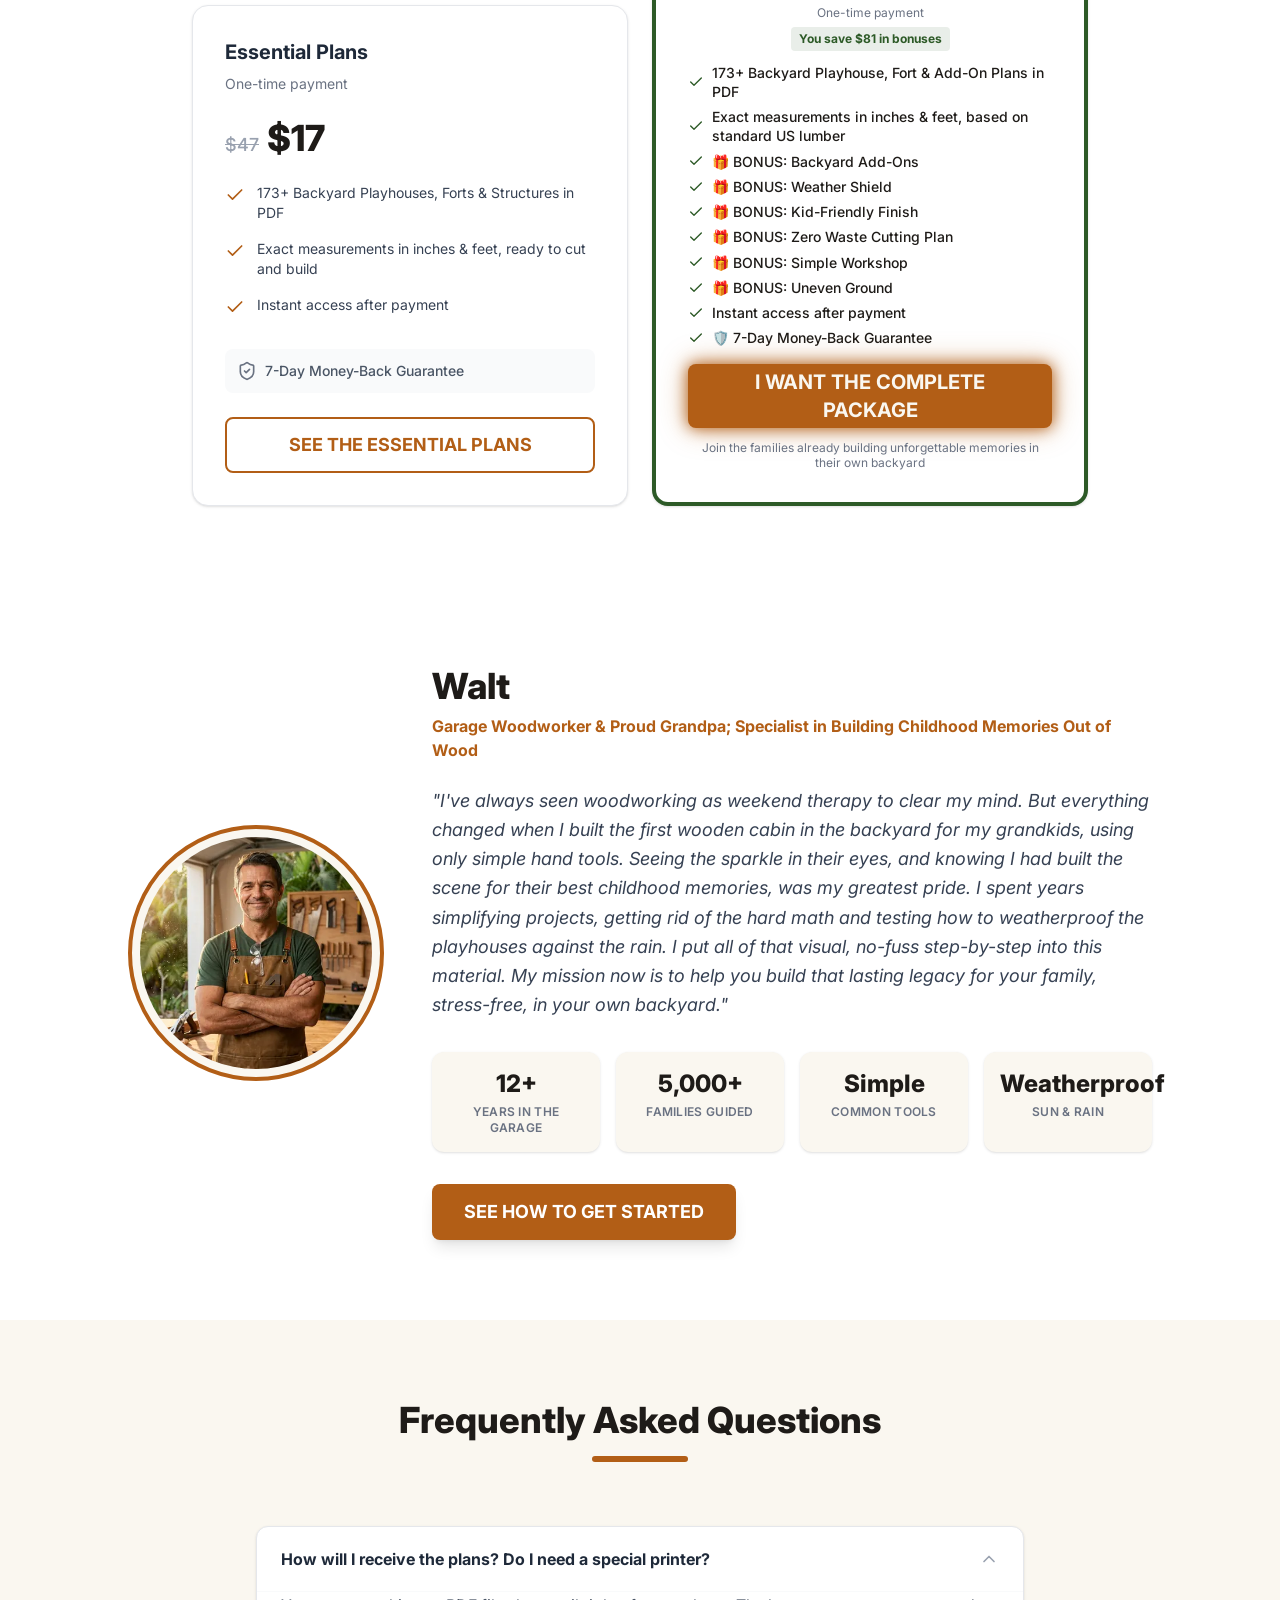
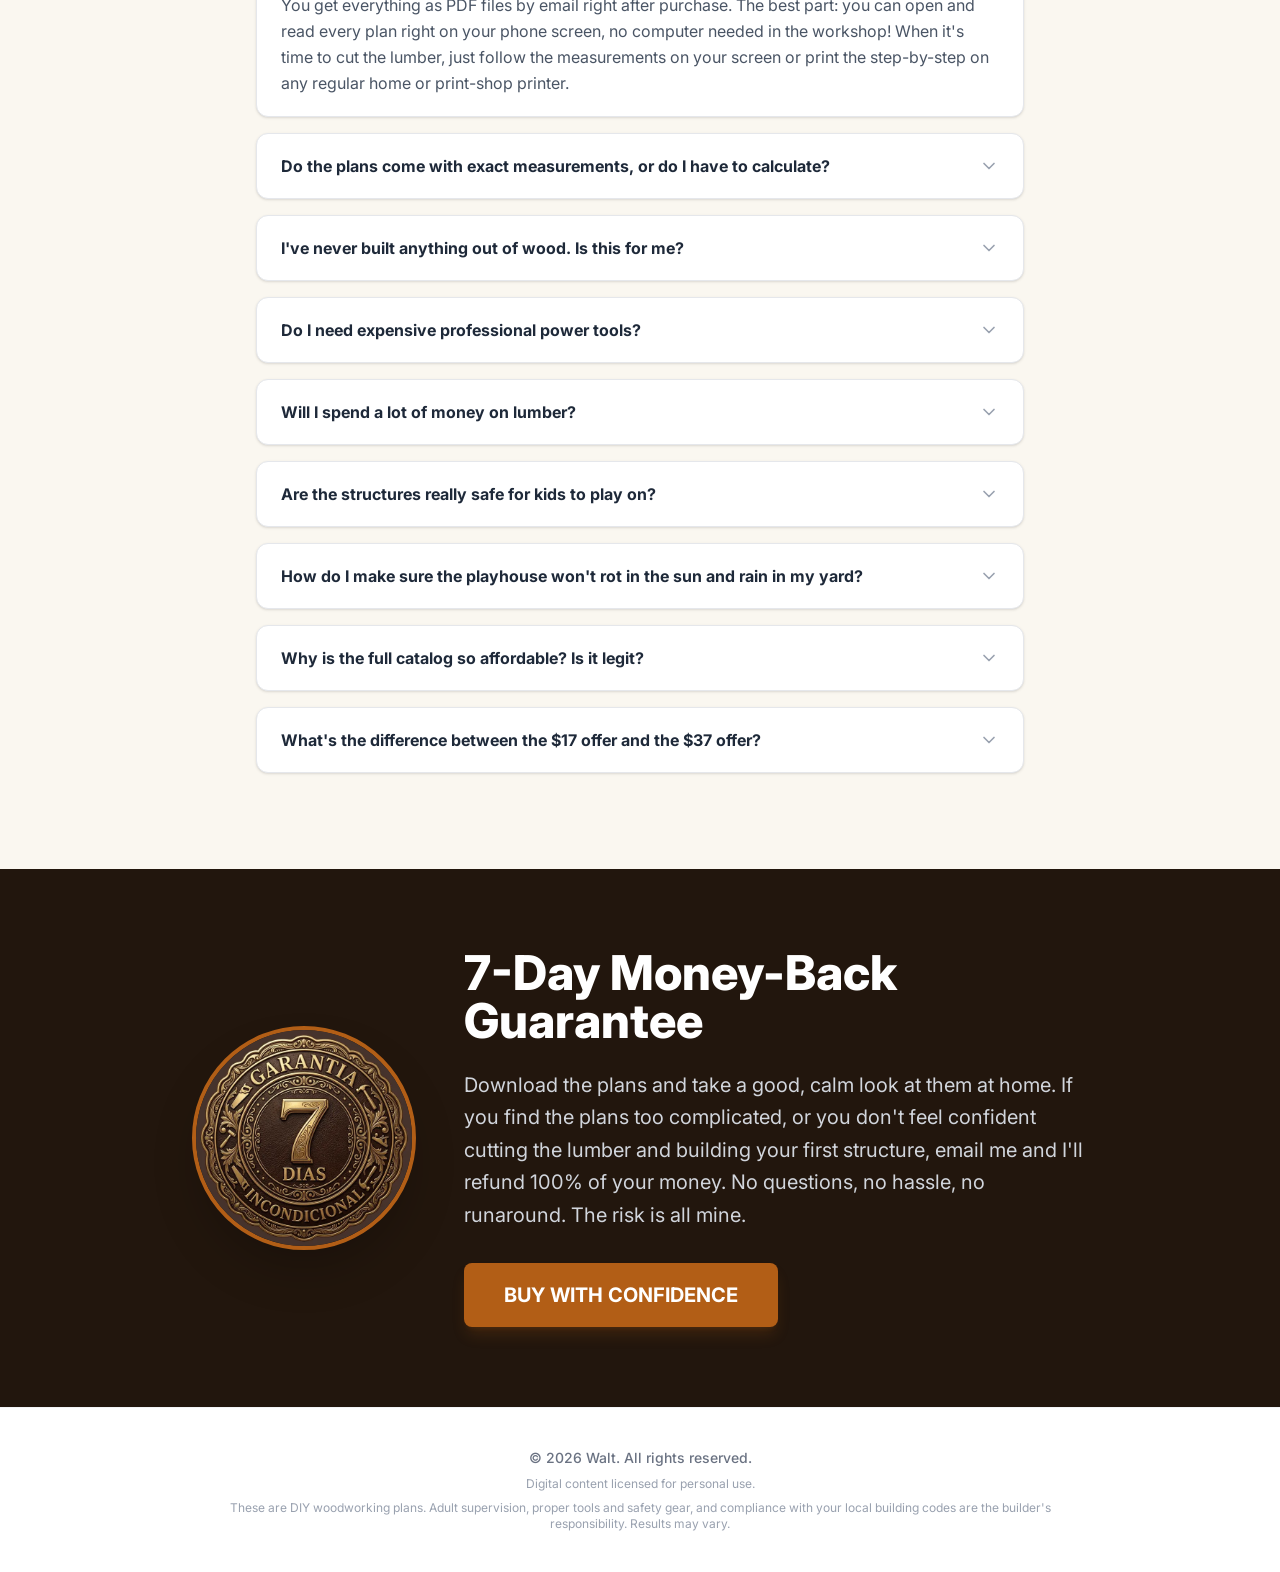
==== commit 3dfec064: "Optimize images: self-hosted WebP Co-Authored-By: Claude Sonnet 5.5 <noreply@anthropic.com>" ====
--- a/index.html
+++ b/index.html
@@ -46,32 +46,32 @@
         // Images — still the Brazilian ones. Replace with the English versions.
         images: {
           hero: "img/hero.webp",
-          author: "https://i.imgur.com/00civEn.jpeg",
-          guarantee: "https://i.imgur.com/CxVCap0.jpeg",
+          author: "img/author.webp",
+          guarantee: "img/guarantee.webp",
           testimonials: [
             "img/testimonial-1.webp",
             "img/testimonial-2.webp",
             "img/testimonial-3.webp",
           ],
           gallery: [
-            "https://i.imgur.com/J9ncmwM.jpeg",
-            "https://i.imgur.com/4KT1I5Z.jpeg",
-            "https://i.imgur.com/RFyUzsQ.jpeg",
-            "https://i.imgur.com/UKcCqzh.jpeg",
-            "https://i.imgur.com/mfPxdQJ.jpeg",
-            "https://i.imgur.com/xOOQV0f.jpeg",
-            "https://i.imgur.com/HNNgjRM.jpeg",
-            "https://i.imgur.com/exLBJiV.jpeg",
-            "https://i.imgur.com/gAARCHP.jpeg",
-            "https://i.imgur.com/yMsuPE5.jpeg",
+            "img/gallery-1.webp",
+            "img/gallery-2.webp",
+            "img/gallery-3.webp",
+            "img/gallery-4.webp",
+            "img/gallery-5.webp",
+            "img/gallery-6.webp",
+            "img/gallery-7.webp",
+            "img/gallery-8.webp",
+            "img/gallery-9.webp",
+            "img/gallery-10.webp",
           ],
           bonus: [
-            "https://i.imgur.com/scm8osK.jpeg",
-            "https://i.imgur.com/uBEfZgD.jpeg",
-            "https://i.imgur.com/ZPB7ObQ.jpeg",
-            "https://i.imgur.com/C3Ce7sh.jpeg",
-            "https://i.imgur.com/fSlsnIl.jpeg",
-            "https://i.imgur.com/B5PDlF3.jpeg",
+            "img/bonus-1.webp",
+            "img/bonus-2.webp",
+            "img/bonus-3.webp",
+            "img/bonus-4.webp",
+            "img/bonus-5.webp",
+            "img/bonus-6.webp",
           ],
         },
       };
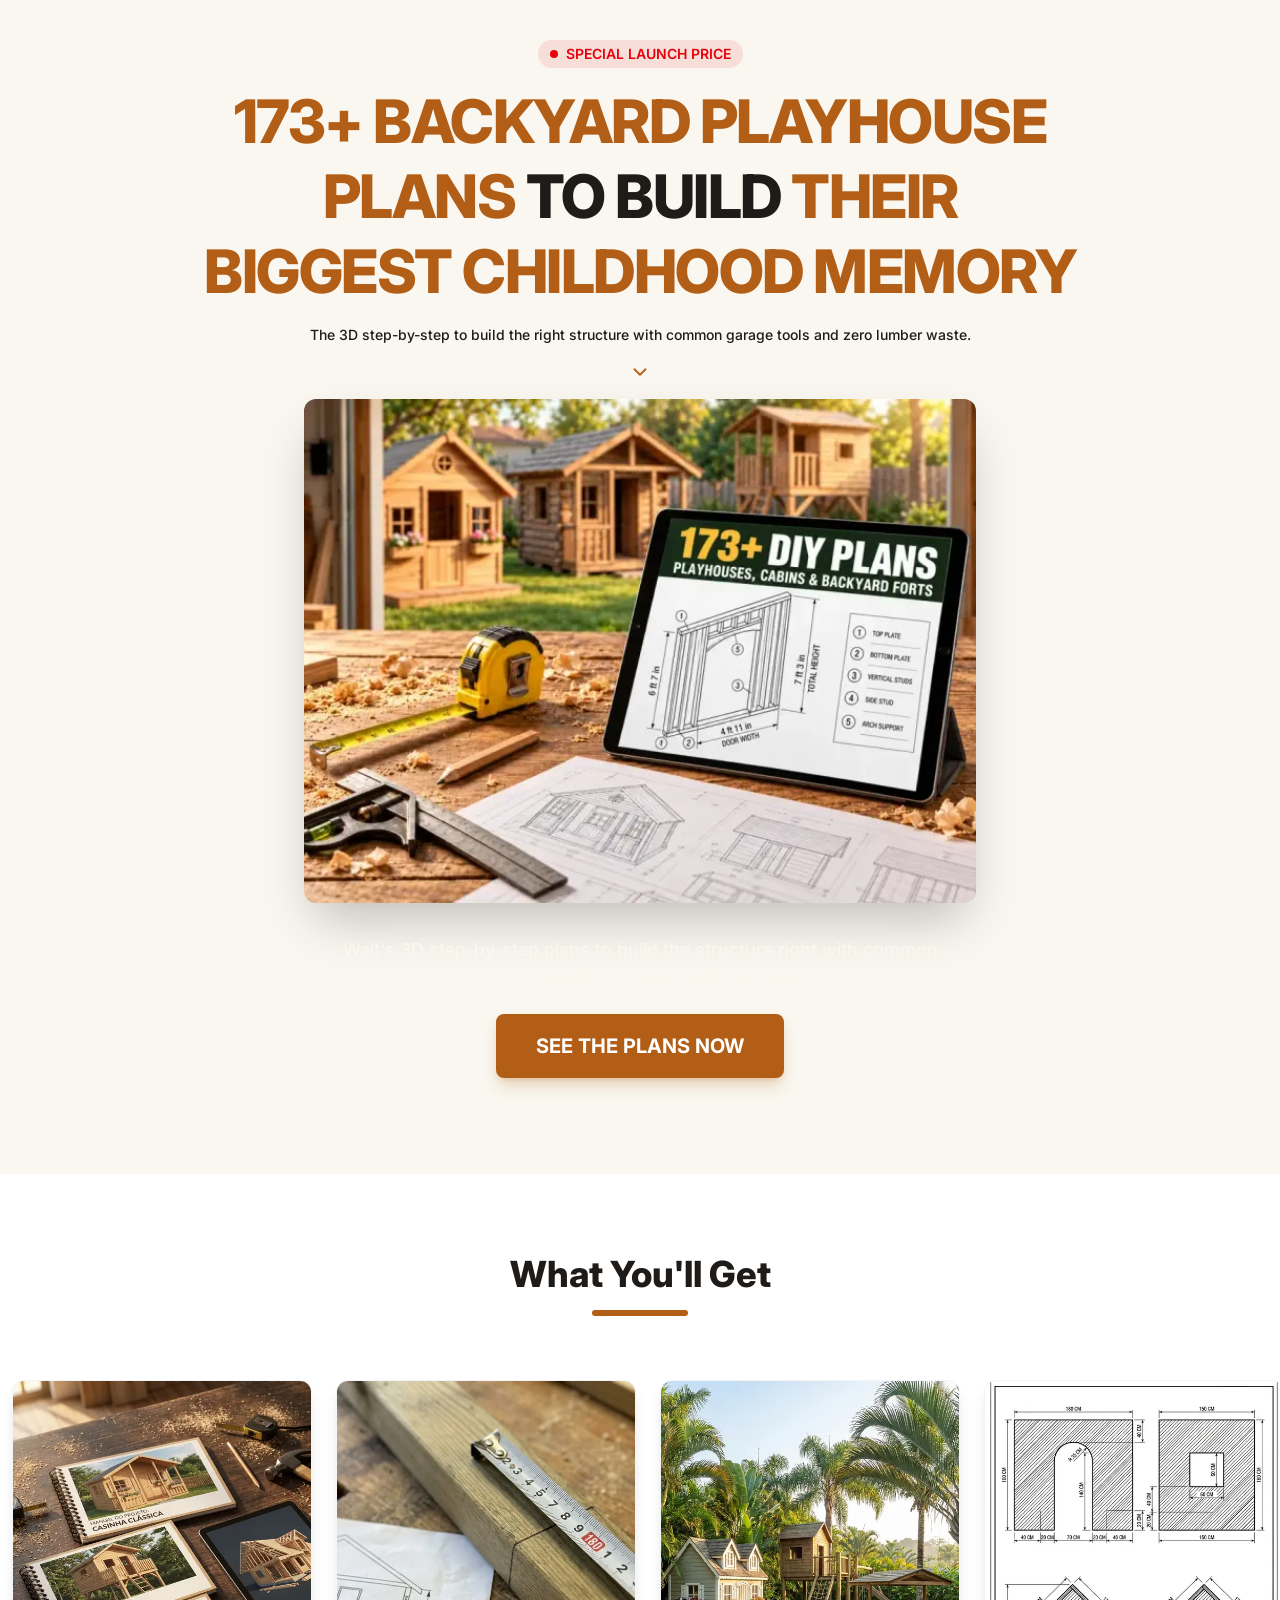
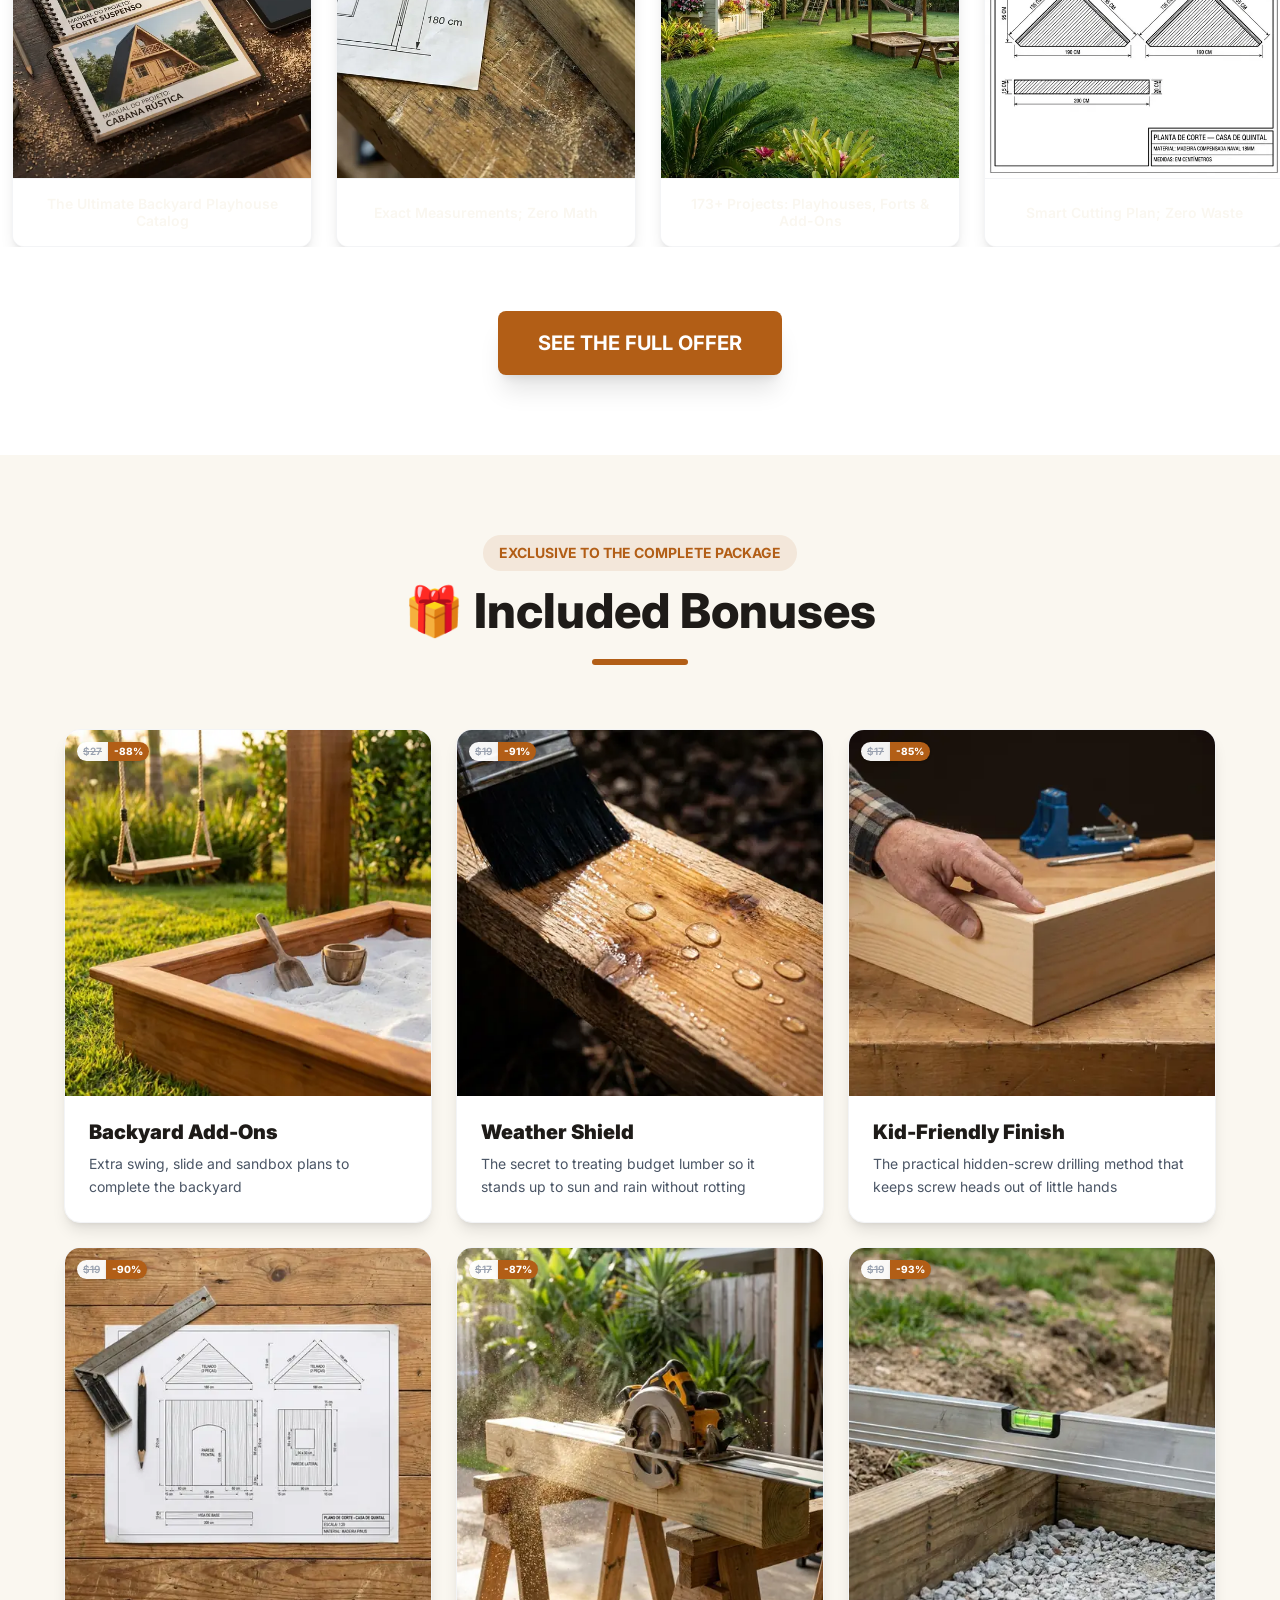
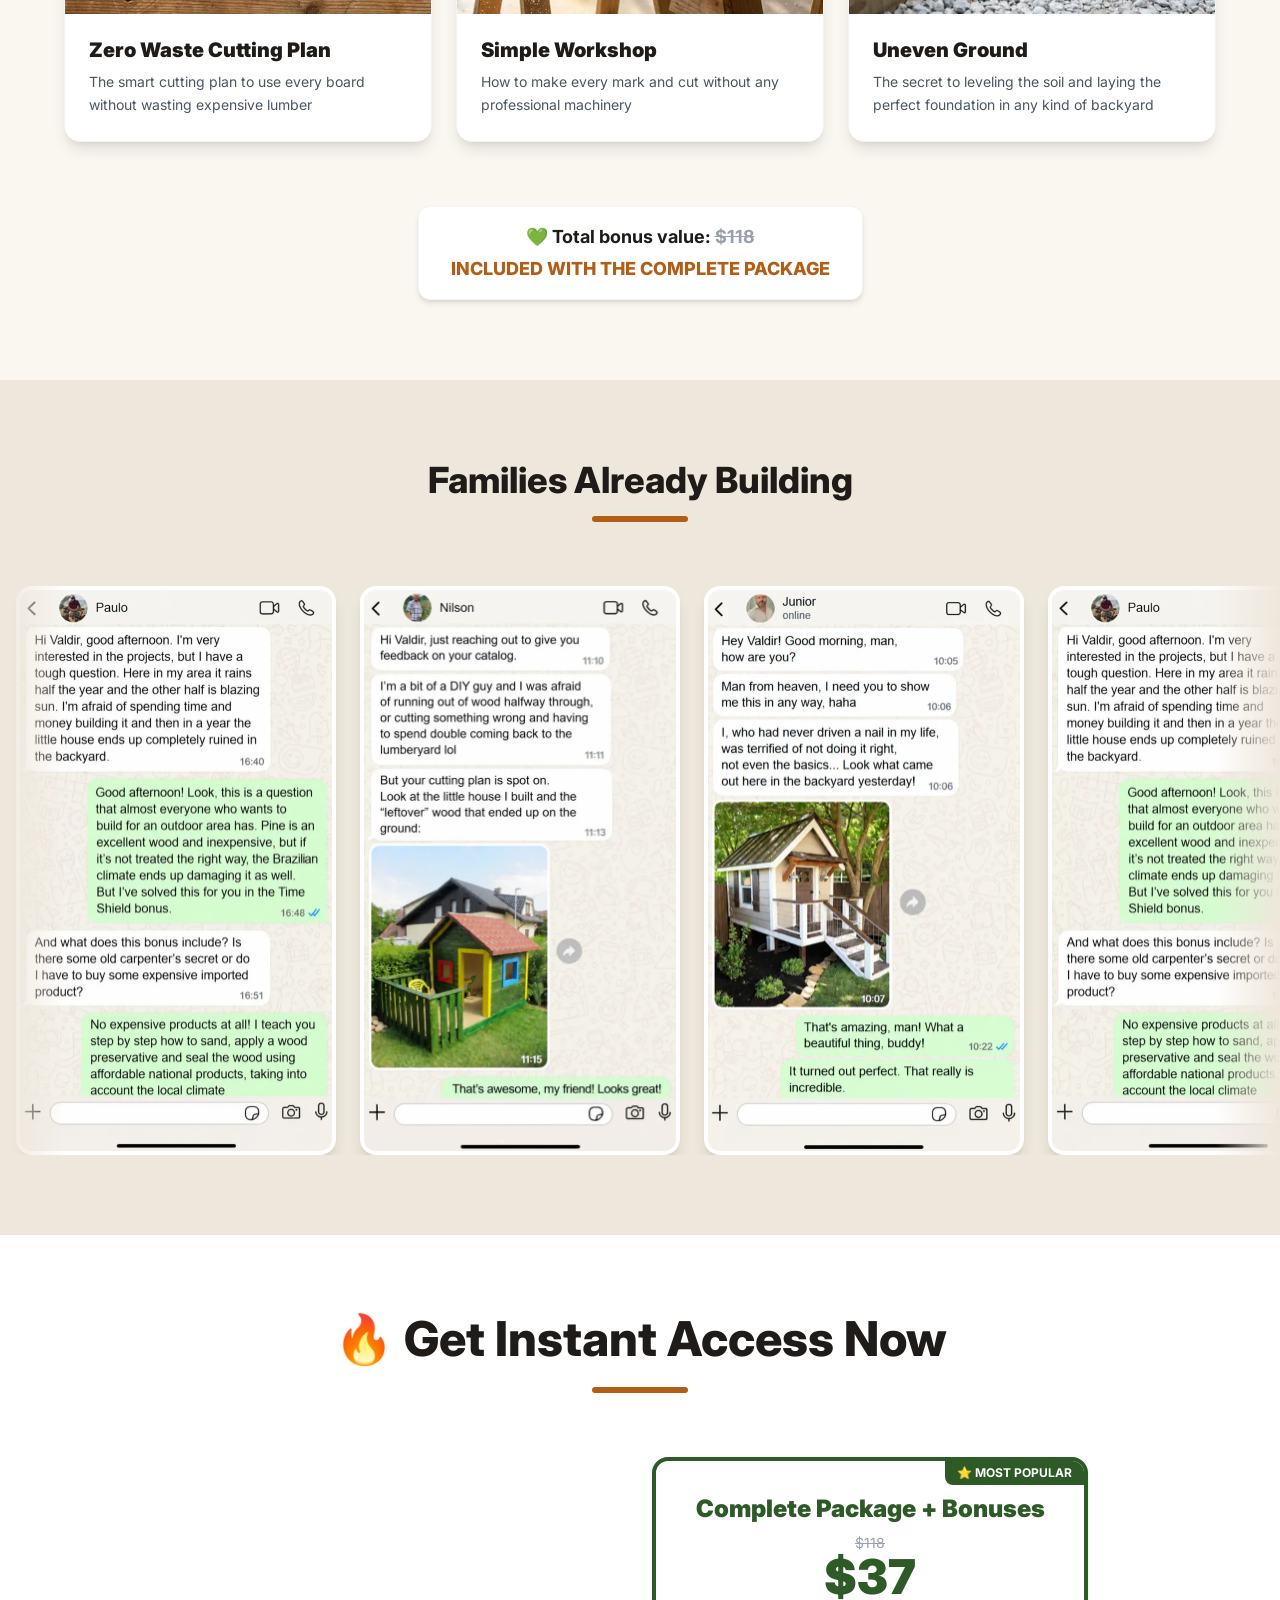
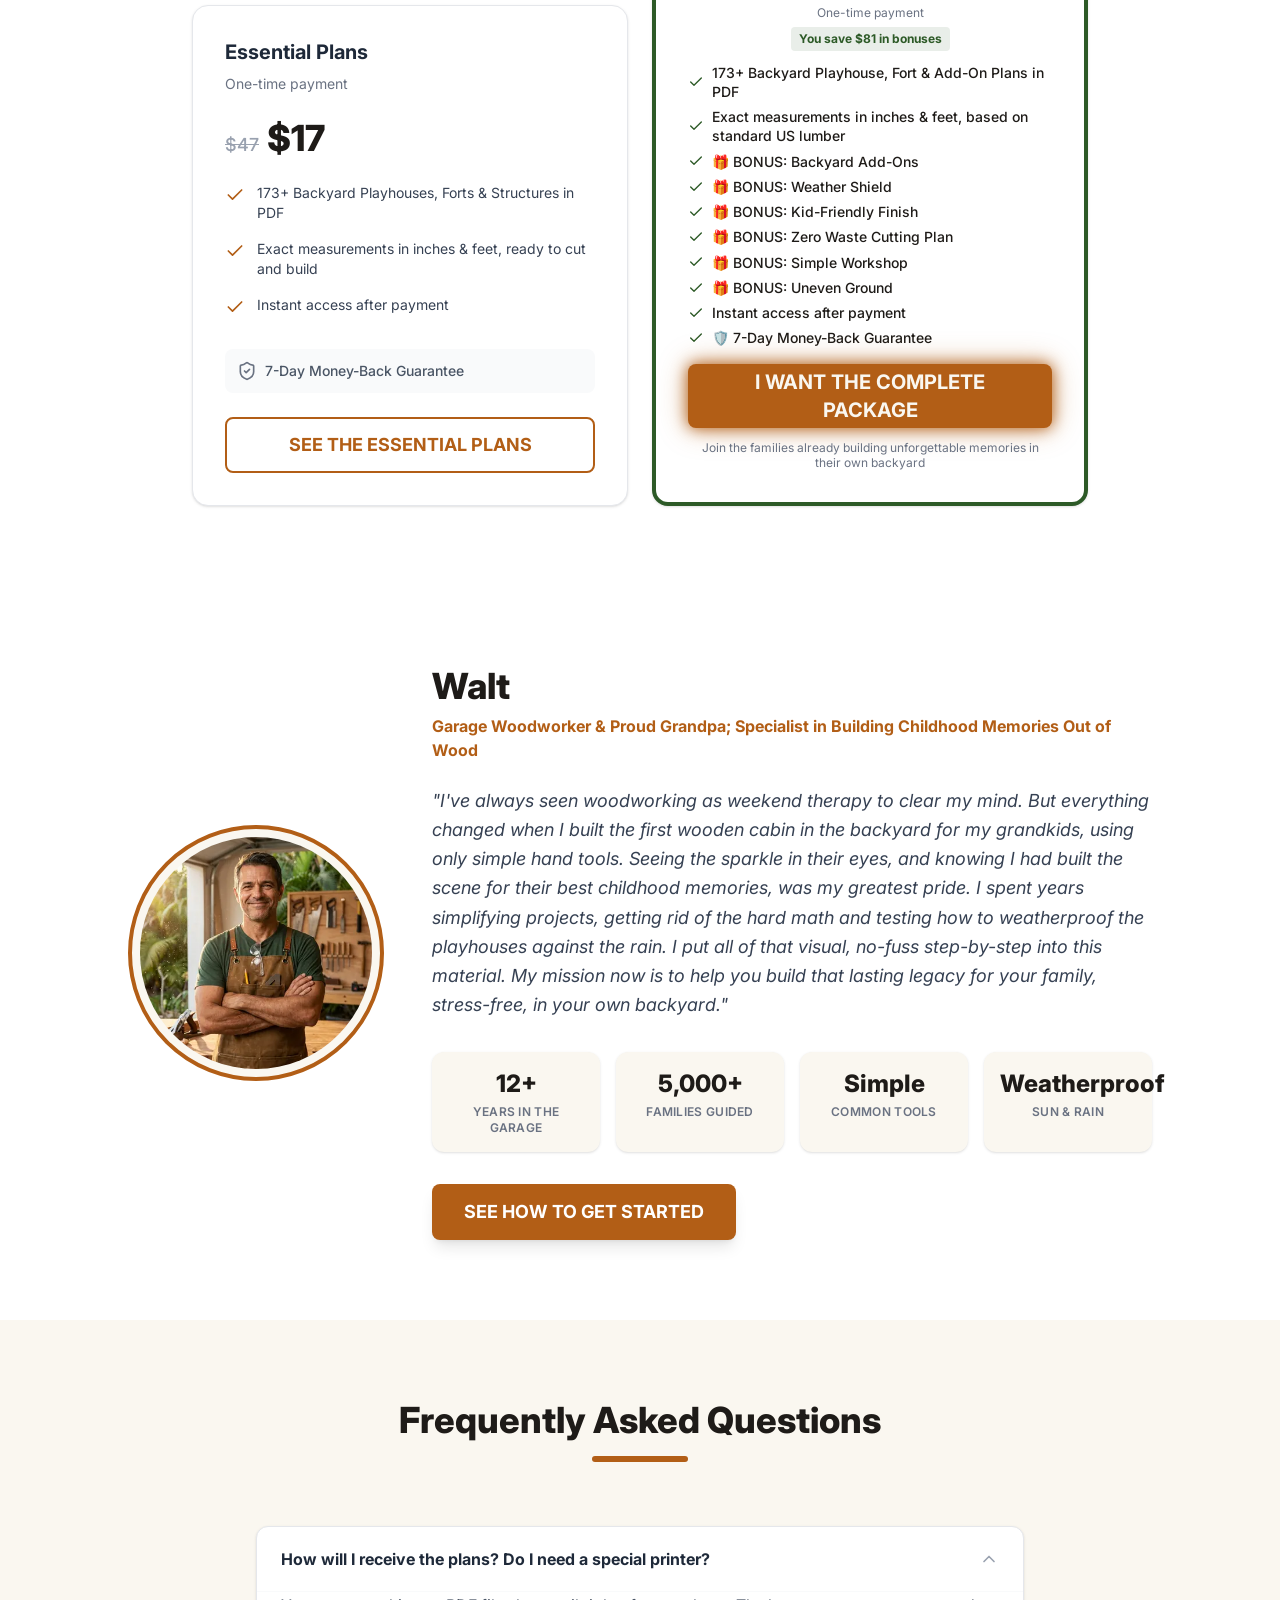
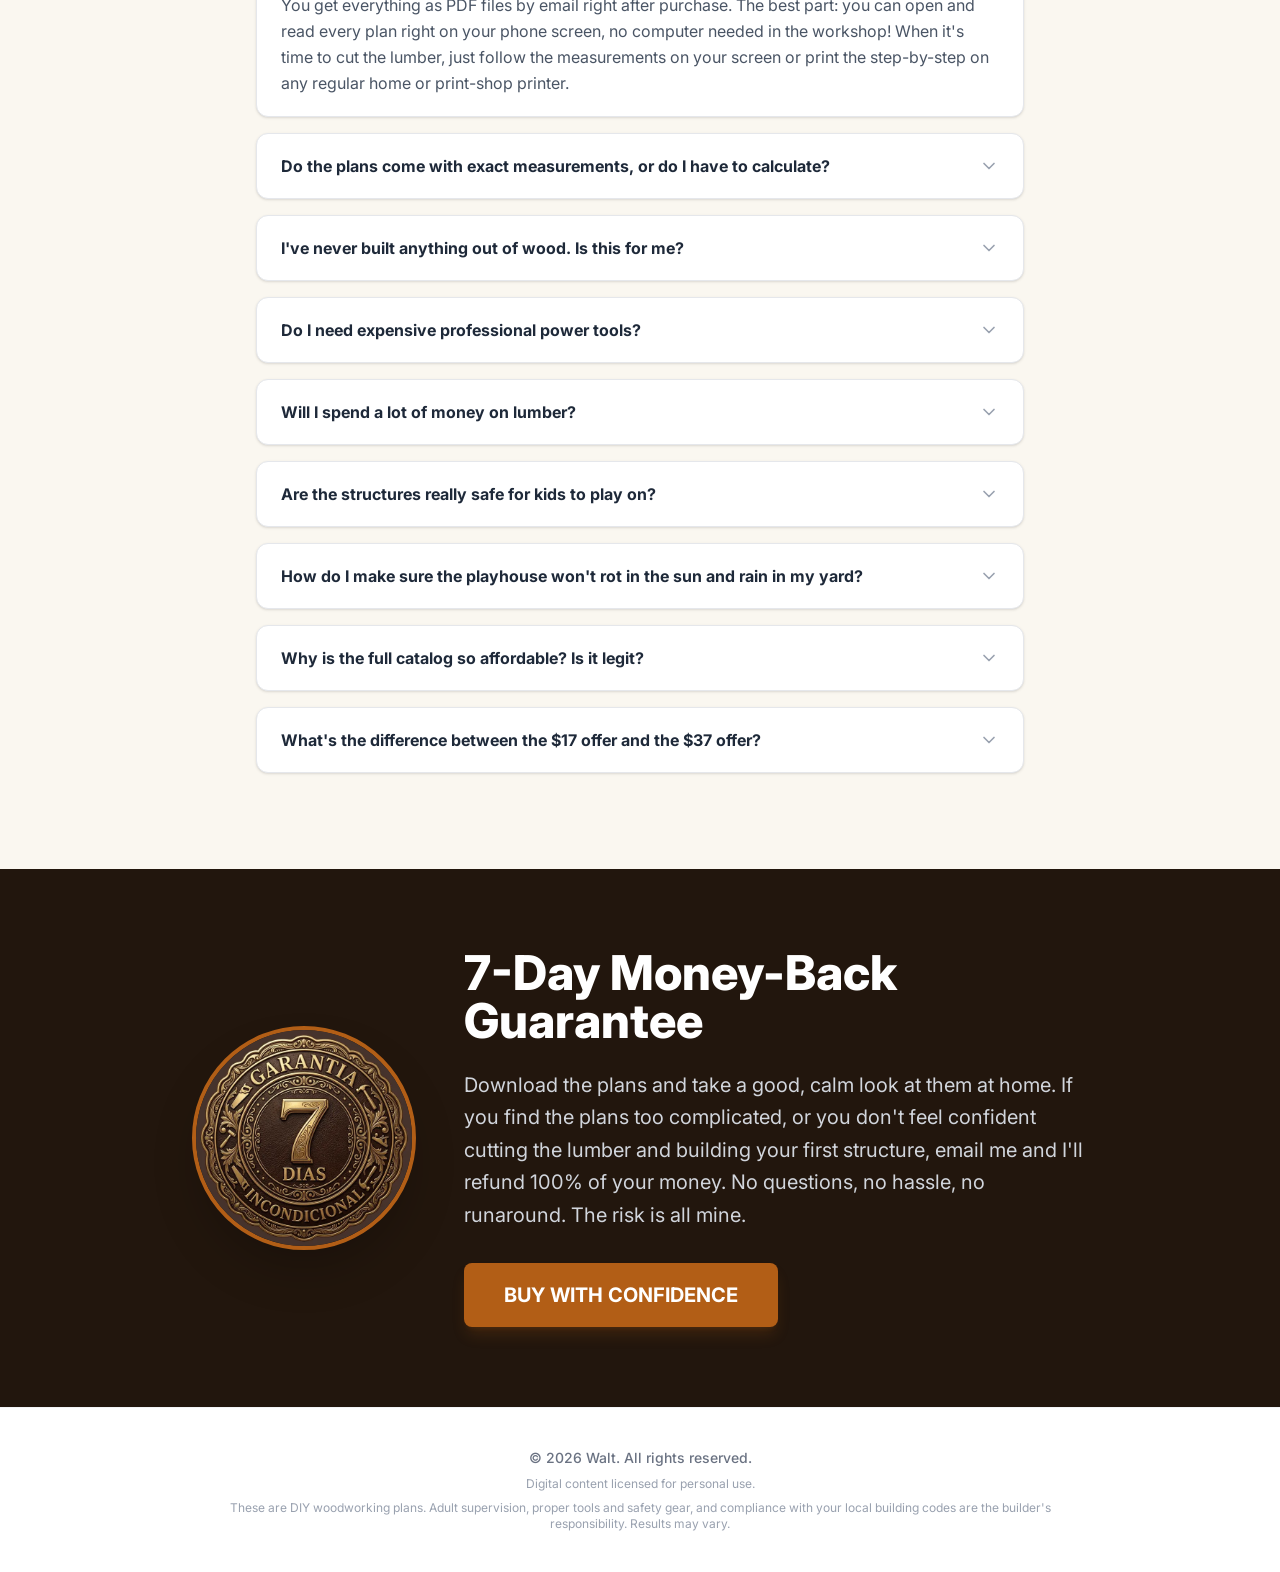
==== commit 8ec8a83b: "Performance: inline CSS, async fonts, hero preload, lighter card images Co-Authored-By: Claude Sonne" ====
--- a/index.html
+++ b/index.html
@@ -5,7 +5,13 @@
     <meta name="viewport" content="width=device-width, initial-scale=1.0" />
     <title>173+ Backyard Playhouse Plans</title>
     <meta name="description" content="173+ backyard playhouse, fort and play-set plans with 3D step-by-step guides, exact measurements in inches and feet, and a zero-waste cutting plan." />
-    <link rel="stylesheet" href="styles.css" />
+    <link rel="preconnect" href="https://fonts.googleapis.com" />
+    <link rel="preconnect" href="https://fonts.gstatic.com" crossorigin />
+    <link rel="preload" as="image" href="img/hero-640.webp" imagesrcset="img/hero-640.webp 640w, img/hero.webp 1000w" imagesizes="(max-width: 768px) 92vw, 600px" fetchpriority="high" />
+    <link rel="stylesheet" href="https://fonts.googleapis.com/css2?family=Inter:wght@400;500;600;700;800&display=swap" media="print" onload="this.media='all'" />
+    <noscript><link rel="stylesheet" href="https://fonts.googleapis.com/css2?family=Inter:wght@400;500;600;700;800&display=swap" /></noscript>
+    <style>/*! tailwindcss v4.3.1 | MIT License | https://tailwindcss.com */@layer properties{@supports (((-webkit-hyphens:none)) and (not (margin-trim:inline))) or ((-moz-orient:inline) and (not (color:rgb(from red r g b)))){*,:before,:after,::backdrop{--tw-space-y-reverse:0;--tw-border-style:solid;--tw-gradient-position:initial;--tw-gradient-from:#0000;--tw-gradient-via:#0000;--tw-gradient-to:#0000;--tw-gradient-stops:initial;--tw-gradient-via-stops:initial;--tw-gradient-from-position:0%;--tw-gradient-via-position:50%;--tw-gradient-to-position:100%;--tw-leading:initial;--tw-font-weight:initial;--tw-tracking:initial;--tw-shadow:0 0 #0000;--tw-shadow-color:initial;--tw-shadow-alpha:100%;--tw-inset-shadow:0 0 #0000;--tw-inset-shadow-color:initial;--tw-inset-shadow-alpha:100%;--tw-ring-color:initial;--tw-ring-shadow:0 0 #0000;--tw-inset-ring-color:initial;--tw-inset-ring-shadow:0 0 #0000;--tw-ring-inset:initial;--tw-ring-offset-width:0px;--tw-ring-offset-color:#fff;--tw-ring-offset-shadow:0 0 #0000;--tw-outline-style:solid;--tw-duration:initial;--tw-scale-x:1;--tw-scale-y:1;--tw-scale-z:1;--tw-translate-x:0;--tw-translate-y:0;--tw-translate-z:0}}}@layer theme{:root,:host{--font-sans:"Inter", ui-sans-serif, system-ui, sans-serif;--font-mono:ui-monospace, SFMono-Regular, Menlo, Monaco, Consolas, "Liberation Mono", "Courier New", monospace;--color-red-600:oklch(57.7% .245 27.325);--color-orange-50:oklch(98% .016 73.684);--color-orange-400:oklch(75% .183 55.934);--color-orange-500:oklch(70.5% .213 47.604);--color-gray-50:oklch(98.5% .002 247.839);--color-gray-100:oklch(96.7% .003 264.542);--color-gray-200:oklch(92.8% .006 264.531);--color-gray-300:oklch(87.2% .01 258.338);--color-gray-400:oklch(70.7% .022 261.325);--color-gray-500:oklch(55.1% .027 264.364);--color-gray-600:oklch(44.6% .03 256.802);--color-gray-700:oklch(37.3% .034 259.733);--color-gray-800:oklch(27.8% .033 256.848);--color-black:#000;--color-white:#fff;--spacing:.25rem;--container-sm:24rem;--container-2xl:42rem;--container-3xl:48rem;--container-4xl:56rem;--container-5xl:64rem;--container-6xl:72rem;--text-xs:.75rem;--text-xs--line-height:calc(1 / .75);--text-sm:.875rem;--text-sm--line-height:calc(1.25 / .875);--text-lg:1.125rem;--text-lg--line-height:calc(1.75 / 1.125);--text-xl:1.25rem;--text-xl--line-height:calc(1.75 / 1.25);--text-2xl:1.5rem;--text-2xl--line-height:calc(2 / 1.5);--text-3xl:1.875rem;--text-3xl--line-height: 1.2 ;--text-4xl:2.25rem;--text-4xl--line-height:calc(2.5 / 2.25);--text-5xl:3rem;--text-5xl--line-height:1;--text-6xl:3.75rem;--text-6xl--line-height:1;--font-weight-medium:500;--font-weight-semibold:600;--font-weight-bold:700;--font-weight-extrabold:800;--font-weight-black:900;--tracking-tight:-.025em;--tracking-wide:.025em;--leading-tight:1.25;--leading-snug:1.375;--leading-relaxed:1.625;--radius-lg:.5rem;--radius-xl:.75rem;--radius-2xl:1rem;--animate-pulse:pulse 2s cubic-bezier(.4, 0, .6, 1) infinite;--default-transition-duration:.15s;--default-transition-timing-function:cubic-bezier(.4, 0, .2, 1);--default-font-family:var(--font-sans);--default-mono-font-family:var(--font-mono);--color-primary:#b25e16;--color-primary-hover:#914b0e;--color-secondary:#2d5a27;--color-mustard:#b8860b;--color-base:#faf7f0;--color-base-dark:#eee7db;--color-guarantee:#22160d;--color-text:#1e1b18}}@layer base{*,:after,:before,::backdrop{box-sizing:border-box;border:0 solid;margin:0;padding:0}::file-selector-button{box-sizing:border-box;border:0 solid;margin:0;padding:0}html,:host{-webkit-text-size-adjust:100%;-moz-tab-size:4;tab-size:4;line-height:1.5;font-family:var(--default-font-family,ui-sans-serif, system-ui, sans-serif, "Apple Color Emoji", "Segoe UI Emoji", "Segoe UI Symbol", "Noto Color Emoji");font-feature-settings:var(--default-font-feature-settings,normal);font-variation-settings:var(--default-font-variation-settings,normal);-webkit-tap-highlight-color:transparent}hr{height:0;color:inherit;border-top-width:1px}abbr:where([title]){-webkit-text-decoration:underline dotted;text-decoration:underline dotted}h1,h2,h3,h4,h5,h6{font-size:inherit;font-weight:inherit}a{color:inherit;-webkit-text-decoration:inherit;text-decoration:inherit}b,strong{font-weight:bolder}code,kbd,samp,pre{font-family:var(--default-mono-font-family,ui-monospace, SFMono-Regular, Menlo, Monaco, Consolas, "Liberation Mono", "Courier New", monospace);font-feature-settings:var(--default-mono-font-feature-settings,normal);font-variation-settings:var(--default-mono-font-variation-settings,normal);font-size:1em}small{font-size:80%}sub,sup{vertical-align:baseline;font-size:75%;line-height:0;position:relative}sub{bottom:-.25em}sup{top:-.5em}table{text-indent:0;border-color:inherit;border-collapse:collapse}:-moz-focusring{outline:auto}progress{vertical-align:baseline}summary{display:list-item}ol,ul,menu{list-style:none}img,svg,video,canvas,audio,iframe,embed,object{vertical-align:middle;display:block}img,video{max-width:100%;height:auto}button,input,select,optgroup,textarea{font:inherit;font-feature-settings:inherit;font-variation-settings:inherit;letter-spacing:inherit;color:inherit;opacity:1;background-color:#0000;border-radius:0}::file-selector-button{font:inherit;font-feature-settings:inherit;font-variation-settings:inherit;letter-spacing:inherit;color:inherit;opacity:1;background-color:#0000;border-radius:0}:where(select:is([multiple],[size])) optgroup{font-weight:bolder}:where(select:is([multiple],[size])) optgroup option{padding-inline-start:20px}::file-selector-button{margin-inline-end:4px}::placeholder{opacity:1}@supports (not ((-webkit-appearance:-apple-pay-button))) or (contain-intrinsic-size:1px){::placeholder{color:currentColor}@supports (color:color-mix(in lab,red,red)){::placeholder{color:color-mix(in oklab,currentcolor 50%,transparent)}}}textarea{resize:vertical}::-webkit-search-decoration{-webkit-appearance:none}::-webkit-date-and-time-value{min-height:1lh;text-align:inherit}::-webkit-datetime-edit{display:inline-flex}::-webkit-datetime-edit-fields-wrapper{padding:0}::-webkit-datetime-edit{padding-block:0}::-webkit-datetime-edit-year-field{padding-block:0}::-webkit-datetime-edit-month-field{padding-block:0}::-webkit-datetime-edit-day-field{padding-block:0}::-webkit-datetime-edit-hour-field{padding-block:0}::-webkit-datetime-edit-minute-field{padding-block:0}::-webkit-datetime-edit-second-field{padding-block:0}::-webkit-datetime-edit-millisecond-field{padding-block:0}::-webkit-datetime-edit-meridiem-field{padding-block:0}::-webkit-calendar-picker-indicator{line-height:1}:-moz-ui-invalid{box-shadow:none}button,input:where([type=button],[type=reset],[type=submit]){-webkit-appearance:button;-moz-appearance:button;appearance:button}::file-selector-button{-webkit-appearance:button;-moz-appearance:button;appearance:button}::-webkit-inner-spin-button{height:auto}::-webkit-outer-spin-button{height:auto}[hidden]:where(:not([hidden=until-found])){display:none!important}}@layer components;@layer utilities{.absolute{position:absolute}.fixed{position:fixed}.relative{position:relative}.inset-0{top:0;right:0;bottom:0;left:0}.top-0{top:0}.top-1\.5{top:calc(var(--spacing) * 1.5)}.top-4{top:calc(var(--spacing) * 4)}.right-0{right:0}.right-4{right:calc(var(--spacing) * 4)}.bottom-0{bottom:0}.left-0{left:0}.left-1\.5{left:calc(var(--spacing) * 1.5)}.z-10{z-index:10}.z-50{z-index:50}.mx-auto{margin-inline:auto}.mt-0\.5{margin-top:calc(var(--spacing) * .5)}.mt-1{margin-top:var(--spacing)}.mt-1\.5{margin-top:calc(var(--spacing) * 1.5)}.mt-2{margin-top:calc(var(--spacing) * 2)}.mt-3{margin-top:calc(var(--spacing) * 3)}.mt-6{margin-top:calc(var(--spacing) * 6)}.mt-16{margin-top:calc(var(--spacing) * 16)}.mt-auto{margin-top:auto}.mr-2{margin-right:calc(var(--spacing) * 2)}.mr-3{margin-right:calc(var(--spacing) * 3)}.mb-0\.5{margin-bottom:calc(var(--spacing) * .5)}.mb-1{margin-bottom:var(--spacing)}.mb-2{margin-bottom:calc(var(--spacing) * 2)}.mb-3{margin-bottom:calc(var(--spacing) * 3)}.mb-4{margin-bottom:calc(var(--spacing) * 4)}.mb-5{margin-bottom:calc(var(--spacing) * 5)}.mb-6{margin-bottom:calc(var(--spacing) * 6)}.mb-8{margin-bottom:calc(var(--spacing) * 8)}.flex{display:flex}.grid{display:grid}.inline{display:inline}.inline-block{display:inline-block}.inline-flex{display:inline-flex}.aspect-\[3\/4\]{aspect-ratio:3/4}.aspect-\[9\/16\]{aspect-ratio:9/16}.aspect-square{aspect-ratio:1}.h-1\.5{height:calc(var(--spacing) * 1.5)}.h-2{height:calc(var(--spacing) * 2)}.h-4{height:calc(var(--spacing) * 4)}.h-5{height:calc(var(--spacing) * 5)}.h-12{height:calc(var(--spacing) * 12)}.h-48{height:calc(var(--spacing) * 48)}.h-\[80px\]{height:80px}.h-full{height:100%}.max-h-\[90vh\]{max-height:90vh}.min-h-screen{min-height:100vh}.w-2{width:calc(var(--spacing) * 2)}.w-4{width:calc(var(--spacing) * 4)}.w-5{width:calc(var(--spacing) * 5)}.w-16{width:calc(var(--spacing) * 16)}.w-24{width:calc(var(--spacing) * 24)}.w-48{width:calc(var(--spacing) * 48)}.w-\[260px\]{width:260px}.w-\[280px\]{width:280px}.w-full{width:100%}.max-w-2xl{max-width:var(--container-2xl)}.max-w-3xl{max-width:var(--container-3xl)}.max-w-4xl{max-width:var(--container-4xl)}.max-w-5xl{max-width:var(--container-5xl)}.max-w-6xl{max-width:var(--container-6xl)}.max-w-sm{max-width:var(--container-sm)}.min-w-\[20px\]{min-width:20px}.flex-1{flex:1}.flex-none{flex:none}.shrink-0{flex-shrink:0}.rotate-180{rotate:180deg}.animate-pulse{animation:var(--animate-pulse)}.cursor-pointer{cursor:pointer}.scroll-mt-10{scroll-margin-top:calc(var(--spacing) * 10)}.scroll-mt-20{scroll-margin-top:calc(var(--spacing) * 20)}.grid-cols-1{grid-template-columns:repeat(1,minmax(0,1fr))}.grid-cols-2{grid-template-columns:repeat(2,minmax(0,1fr))}.grid-cols-3{grid-template-columns:repeat(3,minmax(0,1fr))}.flex-col{flex-direction:column}.items-baseline{align-items:baseline}.items-center{align-items:center}.items-start{align-items:flex-start}.items-stretch{align-items:stretch}.justify-between{justify-content:space-between}.justify-center{justify-content:center}.gap-1\.5{gap:calc(var(--spacing) * 1.5)}.gap-2{gap:calc(var(--spacing) * 2)}.gap-4{gap:calc(var(--spacing) * 4)}.gap-6{gap:calc(var(--spacing) * 6)}.gap-12{gap:calc(var(--spacing) * 12)}:where(.space-y-1\.5>:not(:last-child)){--tw-space-y-reverse:0;margin-block-start:calc(calc(var(--spacing) * 1.5) * var(--tw-space-y-reverse));margin-block-end:calc(calc(var(--spacing) * 1.5) * calc(1 - var(--tw-space-y-reverse)))}:where(.space-y-2>:not(:last-child)){--tw-space-y-reverse:0;margin-block-start:calc(calc(var(--spacing) * 2) * var(--tw-space-y-reverse));margin-block-end:calc(calc(var(--spacing) * 2) * calc(1 - var(--tw-space-y-reverse)))}:where(.space-y-4>:not(:last-child)){--tw-space-y-reverse:0;margin-block-start:calc(calc(var(--spacing) * 4) * var(--tw-space-y-reverse));margin-block-end:calc(calc(var(--spacing) * 4) * calc(1 - var(--tw-space-y-reverse)))}.overflow-hidden{overflow:hidden}.overflow-x-hidden{overflow-x:hidden}.overflow-y-auto{overflow-y:auto}.rounded{border-radius:.25rem}.rounded-2xl{border-radius:var(--radius-2xl)}.rounded-full{border-radius:3.40282e38px}.rounded-lg{border-radius:var(--radius-lg)}.rounded-xl{border-radius:var(--radius-xl)}.rounded-l-full{border-top-left-radius:3.40282e38px;border-bottom-left-radius:3.40282e38px}.rounded-r-full{border-top-right-radius:3.40282e38px;border-bottom-right-radius:3.40282e38px}.rounded-bl-lg{border-bottom-left-radius:var(--radius-lg)}.border{border-style:var(--tw-border-style);border-width:1px}.border-2{border-style:var(--tw-border-style);border-width:2px}.border-4{border-style:var(--tw-border-style);border-width:4px}.border-t{border-top-style:var(--tw-border-style);border-top-width:1px}.border-gray-50{border-color:var(--color-gray-50)}.border-gray-100{border-color:var(--color-gray-100)}.border-gray-200{border-color:var(--color-gray-200)}.border-orange-400{border-color:var(--color-orange-400)}.border-primary{border-color:var(--color-primary)}.border-secondary{border-color:var(--color-secondary)}.border-white{border-color:var(--color-white)}.bg-base{background-color:var(--color-base)}.bg-base-dark{background-color:var(--color-base-dark)}.bg-black\/60{background-color:#0009}@supports (color:color-mix(in lab,red,red)){.bg-black\/60{background-color:color-mix(in oklab,var(--color-black) 60%,transparent)}}.bg-gray-50{background-color:var(--color-gray-50)}.bg-gray-100{background-color:var(--color-gray-100)}.bg-guarantee{background-color:var(--color-guarantee)}.bg-mustard{background-color:var(--color-mustard)}.bg-primary{background-color:var(--color-primary)}.bg-primary\/10{background-color:#b25e161a}@supports (color:color-mix(in lab,red,red)){.bg-primary\/10{background-color:color-mix(in oklab,var(--color-primary) 10%,transparent)}}.bg-red-600{background-color:var(--color-red-600)}.bg-red-600\/10{background-color:#e400141a}@supports (color:color-mix(in lab,red,red)){.bg-red-600\/10{background-color:color-mix(in oklab,var(--color-red-600) 10%,transparent)}}.bg-secondary{background-color:var(--color-secondary)}.bg-secondary\/10{background-color:#2d5a271a}@supports (color:color-mix(in lab,red,red)){.bg-secondary\/10{background-color:color-mix(in oklab,var(--color-secondary) 10%,transparent)}}.bg-white{background-color:var(--color-white)}.bg-white\/95{background-color:#fffffff2}@supports (color:color-mix(in lab,red,red)){.bg-white\/95{background-color:color-mix(in oklab,var(--color-white) 95%,transparent)}}.bg-gradient-to-l{--tw-gradient-position:to left in oklab;background-image:linear-gradient(var(--tw-gradient-stops))}.bg-gradient-to-r{--tw-gradient-position:to right in oklab;background-image:linear-gradient(var(--tw-gradient-stops))}.from-base-dark{--tw-gradient-from:var(--color-base-dark);--tw-gradient-stops:var(--tw-gradient-via-stops,var(--tw-gradient-position), var(--tw-gradient-from) var(--tw-gradient-from-position), var(--tw-gradient-to) var(--tw-gradient-to-position))}.to-transparent{--tw-gradient-to:transparent;--tw-gradient-stops:var(--tw-gradient-via-stops,var(--tw-gradient-position), var(--tw-gradient-from) var(--tw-gradient-from-position), var(--tw-gradient-to) var(--tw-gradient-to-position))}.object-contain{object-fit:contain}.object-cover{object-fit:cover}.p-2{padding:calc(var(--spacing) * 2)}.p-3{padding:calc(var(--spacing) * 3)}.p-4{padding:calc(var(--spacing) * 4)}.p-5{padding:calc(var(--spacing) * 5)}.p-6{padding:calc(var(--spacing) * 6)}.p-8{padding:calc(var(--spacing) * 8)}.px-1\.5{padding-inline:calc(var(--spacing) * 1.5)}.px-2{padding-inline:calc(var(--spacing) * 2)}.px-3{padding-inline:calc(var(--spacing) * 3)}.px-4{padding-inline:calc(var(--spacing) * 4)}.px-6{padding-inline:calc(var(--spacing) * 6)}.px-8{padding-inline:calc(var(--spacing) * 8)}.py-0\.5{padding-block:calc(var(--spacing) * .5)}.py-1{padding-block:var(--spacing)}.py-1\.5{padding-block:calc(var(--spacing) * 1.5)}.py-2{padding-block:calc(var(--spacing) * 2)}.py-4{padding-block:calc(var(--spacing) * 4)}.py-5{padding-block:calc(var(--spacing) * 5)}.py-8{padding-block:calc(var(--spacing) * 8)}.py-10{padding-block:calc(var(--spacing) * 10)}.pt-5{padding-top:calc(var(--spacing) * 5)}.pt-10{padding-top:calc(var(--spacing) * 10)}.pr-4{padding-right:calc(var(--spacing) * 4)}.pb-5{padding-bottom:calc(var(--spacing) * 5)}.pb-16{padding-bottom:calc(var(--spacing) * 16)}.text-center{text-align:center}.text-left{text-align:left}.font-sans{font-family:var(--font-sans)}.text-2xl{font-size:var(--text-2xl);line-height:var(--tw-leading,var(--text-2xl--line-height))}.text-3xl{font-size:var(--text-3xl);line-height:var(--tw-leading,var(--text-3xl--line-height))}.text-4xl{font-size:var(--text-4xl);line-height:var(--tw-leading,var(--text-4xl--line-height))}.text-lg{font-size:var(--text-lg);line-height:var(--tw-leading,var(--text-lg--line-height))}.text-sm{font-size:var(--text-sm);line-height:var(--tw-leading,var(--text-sm--line-height))}.text-xl{font-size:var(--text-xl);line-height:var(--tw-leading,var(--text-xl--line-height))}.text-xs{font-size:var(--text-xs);line-height:var(--tw-leading,var(--text-xs--line-height))}.text-\[8px\]{font-size:8px}.text-\[9px\]{font-size:9px}.text-\[10px\]{font-size:10px}.text-\[13px\]{font-size:13px}.leading-relaxed{--tw-leading:var(--leading-relaxed);line-height:var(--leading-relaxed)}.leading-snug{--tw-leading:var(--leading-snug);line-height:var(--leading-snug)}.leading-tight{--tw-leading:var(--leading-tight);line-height:var(--leading-tight)}.font-black{--tw-font-weight:var(--font-weight-black);font-weight:var(--font-weight-black)}.font-bold{--tw-font-weight:var(--font-weight-bold);font-weight:var(--font-weight-bold)}.font-extrabold{--tw-font-weight:var(--font-weight-extrabold);font-weight:var(--font-weight-extrabold)}.font-medium{--tw-font-weight:var(--font-weight-medium);font-weight:var(--font-weight-medium)}.font-semibold{--tw-font-weight:var(--font-weight-semibold);font-weight:var(--font-weight-semibold)}.tracking-tight{--tw-tracking:var(--tracking-tight);letter-spacing:var(--tracking-tight)}.tracking-wide{--tw-tracking:var(--tracking-wide);letter-spacing:var(--tracking-wide)}.whitespace-normal{white-space:normal}.whitespace-nowrap{white-space:nowrap}.text-base{color:var(--color-base)}.text-gray-300{color:var(--color-gray-300)}.text-gray-400{color:var(--color-gray-400)}.text-gray-500{color:var(--color-gray-500)}.text-gray-600{color:var(--color-gray-600)}.text-gray-700{color:var(--color-gray-700)}.text-gray-800{color:var(--color-gray-800)}.text-guarantee{color:var(--color-guarantee)}.text-primary{color:var(--color-primary)}.text-red-600{color:var(--color-red-600)}.text-secondary{color:var(--color-secondary)}.text-text{color:var(--color-text)}.text-white{color:var(--color-white)}.uppercase{text-transform:uppercase}.italic{font-style:italic}.line-through{text-decoration-line:line-through}.antialiased{-webkit-font-smoothing:antialiased;-moz-osx-font-smoothing:grayscale}.opacity-50{opacity:.5}.shadow-2xl{--tw-shadow:0 25px 50px -12px var(--tw-shadow-color,#00000040);box-shadow:var(--tw-inset-shadow),var(--tw-inset-ring-shadow),var(--tw-ring-offset-shadow),var(--tw-ring-shadow),var(--tw-shadow)}.shadow-\[0_0_40px_rgba\(45\,90\,39\,0\.4\)\]{--tw-shadow:0 0 40px var(--tw-shadow-color,#2d5a2766);box-shadow:var(--tw-inset-shadow),var(--tw-inset-ring-shadow),var(--tw-ring-offset-shadow),var(--tw-ring-shadow),var(--tw-shadow)}.shadow-lg{--tw-shadow:0 10px 15px -3px var(--tw-shadow-color,#0000001a), 0 4px 6px -4px var(--tw-shadow-color,#0000001a);box-shadow:var(--tw-inset-shadow),var(--tw-inset-ring-shadow),var(--tw-ring-offset-shadow),var(--tw-ring-shadow),var(--tw-shadow)}.shadow-md{--tw-shadow:0 4px 6px -1px var(--tw-shadow-color,#0000001a), 0 2px 4px -2px var(--tw-shadow-color,#0000001a);box-shadow:var(--tw-inset-shadow),var(--tw-inset-ring-shadow),var(--tw-ring-offset-shadow),var(--tw-ring-shadow),var(--tw-shadow)}.shadow-sm{--tw-shadow:0 1px 3px 0 var(--tw-shadow-color,#0000001a), 0 1px 2px -1px var(--tw-shadow-color,#0000001a);box-shadow:var(--tw-inset-shadow),var(--tw-inset-ring-shadow),var(--tw-ring-offset-shadow),var(--tw-ring-shadow),var(--tw-shadow)}.shadow-xl{--tw-shadow:0 20px 25px -5px var(--tw-shadow-color,#0000001a), 0 8px 10px -6px var(--tw-shadow-color,#0000001a);box-shadow:var(--tw-inset-shadow),var(--tw-inset-ring-shadow),var(--tw-ring-offset-shadow),var(--tw-ring-shadow),var(--tw-shadow)}.shadow-primary\/20{--tw-shadow-color:#b25e1633}@supports (color:color-mix(in lab,red,red)){.shadow-primary\/20{--tw-shadow-color:color-mix(in oklab, color-mix(in oklab, var(--color-primary) 20%, transparent) var(--tw-shadow-alpha), transparent)}}.shadow-primary\/25{--tw-shadow-color:#b25e1640}@supports (color:color-mix(in lab,red,red)){.shadow-primary\/25{--tw-shadow-color:color-mix(in oklab, color-mix(in oklab, var(--color-primary) 25%, transparent) var(--tw-shadow-alpha), transparent)}}.outline{outline-style:var(--tw-outline-style);outline-width:1px}.transition{transition-property:color,background-color,border-color,outline-color,text-decoration-color,fill,stroke,--tw-gradient-from,--tw-gradient-via,--tw-gradient-to,opacity,box-shadow,transform,translate,scale,rotate,filter,-webkit-backdrop-filter,backdrop-filter,display,content-visibility,overlay,pointer-events;transition-timing-function:var(--tw-ease,var(--default-transition-timing-function));transition-duration:var(--tw-duration,var(--default-transition-duration))}.transition-all{transition-property:all;transition-timing-function:var(--tw-ease,var(--default-transition-timing-function));transition-duration:var(--tw-duration,var(--default-transition-duration))}.transition-colors{transition-property:color,background-color,border-color,outline-color,text-decoration-color,fill,stroke,--tw-gradient-from,--tw-gradient-via,--tw-gradient-to;transition-timing-function:var(--tw-ease,var(--default-transition-timing-function));transition-duration:var(--tw-duration,var(--default-transition-duration))}.transition-transform{transition-property:transform,translate,scale,rotate;transition-timing-function:var(--tw-ease,var(--default-transition-timing-function));transition-duration:var(--tw-duration,var(--default-transition-duration))}.duration-300{--tw-duration:.3s;transition-duration:.3s}.duration-500{--tw-duration:.5s;transition-duration:.5s}.duration-700{--tw-duration:.7s;transition-duration:.7s}@media(hover:hover){.group-hover\:scale-105:is(:where(.group):hover *){--tw-scale-x:105%;--tw-scale-y:105%;--tw-scale-z:105%;scale:var(--tw-scale-x) var(--tw-scale-y)}}.selection\:bg-primary ::selection{background-color:var(--color-primary)}.selection\:bg-primary::selection{background-color:var(--color-primary)}.selection\:text-white ::selection{color:var(--color-white)}.selection\:text-white::selection{color:var(--color-white)}@media(hover:hover){.hover\:-translate-y-1:hover{--tw-translate-y:calc(var(--spacing) * -1);translate:var(--tw-translate-x) var(--tw-translate-y)}.hover\:scale-105:hover{--tw-scale-x:105%;--tw-scale-y:105%;--tw-scale-z:105%;scale:var(--tw-scale-x) var(--tw-scale-y)}.hover\:border-orange-500:hover{border-color:var(--color-orange-500)}.hover\:bg-\[\#3d4a2a\]:hover{background-color:#3d4a2a}.hover\:bg-\[\#9a7009\]:hover{background-color:#9a7009}.hover\:bg-gray-50:hover{background-color:var(--color-gray-50)}.hover\:bg-gray-100:hover{background-color:var(--color-gray-100)}.hover\:bg-orange-50:hover{background-color:var(--color-orange-50)}.hover\:bg-primary:hover{background-color:var(--color-primary)}.hover\:bg-primary-hover:hover{background-color:var(--color-primary-hover)}.hover\:text-gray-600:hover{color:var(--color-gray-600)}.hover\:text-gray-800:hover{color:var(--color-gray-800)}.hover\:text-white:hover{color:var(--color-white)}.hover\:shadow-xl:hover{--tw-shadow:0 20px 25px -5px var(--tw-shadow-color,#0000001a), 0 8px 10px -6px var(--tw-shadow-color,#0000001a);box-shadow:var(--tw-inset-shadow),var(--tw-inset-ring-shadow),var(--tw-ring-offset-shadow),var(--tw-ring-shadow),var(--tw-shadow)}}.focus\:bg-gray-50:focus{background-color:var(--color-gray-50)}.focus\:outline-none:focus{--tw-outline-style:none;outline-style:none}.active\:scale-95:active{--tw-scale-x:95%;--tw-scale-y:95%;--tw-scale-z:95%;scale:var(--tw-scale-x) var(--tw-scale-y)}.disabled\:pointer-events-none:disabled{pointer-events:none}.disabled\:opacity-50:disabled{opacity:.5}@media(min-width:40rem){.sm\:w-auto{width:auto}.sm\:p-8{padding:calc(var(--spacing) * 8)}.sm\:px-6{padding-inline:calc(var(--spacing) * 6)}.sm\:pt-10{padding-top:calc(var(--spacing) * 10)}.sm\:pb-24{padding-bottom:calc(var(--spacing) * 24)}.sm\:text-2xl{font-size:var(--text-2xl);line-height:var(--tw-leading,var(--text-2xl--line-height))}.sm\:text-5xl{font-size:var(--text-5xl);line-height:var(--tw-leading,var(--text-5xl--line-height))}.sm\:text-sm{font-size:var(--text-sm);line-height:var(--tw-leading,var(--text-sm--line-height))}.sm\:text-xl{font-size:var(--text-xl);line-height:var(--tw-leading,var(--text-xl--line-height))}.sm\:text-base{color:var(--color-base)}}@media(min-width:48rem){.md\:top-3{top:calc(var(--spacing) * 3)}.md\:left-3{left:calc(var(--spacing) * 3)}.md\:mb-2{margin-bottom:calc(var(--spacing) * 2)}.md\:mb-6{margin-bottom:calc(var(--spacing) * 6)}.md\:mb-8{margin-bottom:calc(var(--spacing) * 8)}.md\:mb-16{margin-bottom:calc(var(--spacing) * 16)}.md\:h-14{height:calc(var(--spacing) * 14)}.md\:h-16{height:calc(var(--spacing) * 16)}.md\:h-56{height:calc(var(--spacing) * 56)}.md\:h-64{height:calc(var(--spacing) * 64)}.md\:w-56{width:calc(var(--spacing) * 56)}.md\:w-64{width:calc(var(--spacing) * 64)}.md\:w-\[300px\]{width:300px}.md\:w-\[320px\]{width:320px}.md\:w-auto{width:auto}.md\:grid-cols-2{grid-template-columns:repeat(2,minmax(0,1fr))}.md\:grid-cols-4{grid-template-columns:repeat(4,minmax(0,1fr))}.md\:flex-row{flex-direction:row}.md\:gap-6{gap:calc(var(--spacing) * 6)}.md\:p-6{padding:calc(var(--spacing) * 6)}.md\:px-8{padding-inline:calc(var(--spacing) * 8)}.md\:px-10{padding-inline:calc(var(--spacing) * 10)}.md\:py-20{padding-block:calc(var(--spacing) * 20)}.md\:text-left{text-align:left}.md\:text-2xl{font-size:var(--text-2xl);line-height:var(--tw-leading,var(--text-2xl--line-height))}.md\:text-4xl{font-size:var(--text-4xl);line-height:var(--tw-leading,var(--text-4xl--line-height))}.md\:text-5xl{font-size:var(--text-5xl);line-height:var(--tw-leading,var(--text-5xl--line-height))}.md\:text-lg{font-size:var(--text-lg);line-height:var(--tw-leading,var(--text-lg--line-height))}.md\:text-sm{font-size:var(--text-sm);line-height:var(--tw-leading,var(--text-sm--line-height))}.md\:text-xl{font-size:var(--text-xl);line-height:var(--tw-leading,var(--text-xl--line-height))}.md\:text-\[10px\]{font-size:10px}.md\:leading-relaxed{--tw-leading:var(--leading-relaxed);line-height:var(--leading-relaxed)}.md\:text-base{color:var(--color-base)}}@media(min-width:64rem){.lg\:items-end{align-items:flex-end}.lg\:px-8{padding-inline:calc(var(--spacing) * 8)}.lg\:text-6xl{font-size:var(--text-6xl);line-height:var(--tw-leading,var(--text-6xl--line-height))}}}body{font-family:var(--font-sans);color:var(--color-text);-webkit-font-smoothing:antialiased;background-color:#fff}.no-scrollbar::-webkit-scrollbar{display:none}.no-scrollbar{-ms-overflow-style:none;scrollbar-width:none}.glow-effect{box-shadow:0 0 15px var(--color-primary),0 0 30px #b25e1666}@property --tw-space-y-reverse{syntax:"*";inherits:false;initial-value:0}@property --tw-border-style{syntax:"*";inherits:false;initial-value:solid}@property --tw-gradient-position{syntax:"*";inherits:false}@property --tw-gradient-from{syntax:"<color>";inherits:false;initial-value:#0000}@property --tw-gradient-via{syntax:"<color>";inherits:false;initial-value:#0000}@property --tw-gradient-to{syntax:"<color>";inherits:false;initial-value:#0000}@property --tw-gradient-stops{syntax:"*";inherits:false}@property --tw-gradient-via-stops{syntax:"*";inherits:false}@property --tw-gradient-from-position{syntax:"<length-percentage>";inherits:false;initial-value:0%}@property --tw-gradient-via-position{syntax:"<length-percentage>";inherits:false;initial-value:50%}@property --tw-gradient-to-position{syntax:"<length-percentage>";inherits:false;initial-value:100%}@property --tw-leading{syntax:"*";inherits:false}@property --tw-font-weight{syntax:"*";inherits:false}@property --tw-tracking{syntax:"*";inherits:false}@property --tw-shadow{syntax:"*";inherits:false;initial-value:0 0 #0000}@property --tw-shadow-color{syntax:"*";inherits:false}@property --tw-shadow-alpha{syntax:"<percentage>";inherits:false;initial-value:100%}@property --tw-inset-shadow{syntax:"*";inherits:false;initial-value:0 0 #0000}@property --tw-inset-shadow-color{syntax:"*";inherits:false}@property --tw-inset-shadow-alpha{syntax:"<percentage>";inherits:false;initial-value:100%}@property --tw-ring-color{syntax:"*";inherits:false}@property --tw-ring-shadow{syntax:"*";inherits:false;initial-value:0 0 #0000}@property --tw-inset-ring-color{syntax:"*";inherits:false}@property --tw-inset-ring-shadow{syntax:"*";inherits:false;initial-value:0 0 #0000}@property --tw-ring-inset{syntax:"*";inherits:false}@property --tw-ring-offset-width{syntax:"<length>";inherits:false;initial-value:0}@property --tw-ring-offset-color{syntax:"*";inherits:false;initial-value:#fff}@property --tw-ring-offset-shadow{syntax:"*";inherits:false;initial-value:0 0 #0000}@property --tw-outline-style{syntax:"*";inherits:false;initial-value:solid}@property --tw-duration{syntax:"*";inherits:false}@property --tw-scale-x{syntax:"*";inherits:false;initial-value:1}@property --tw-scale-y{syntax:"*";inherits:false;initial-value:1}@property --tw-scale-z{syntax:"*";inherits:false;initial-value:1}@property --tw-translate-x{syntax:"*";inherits:false;initial-value:0}@property --tw-translate-y{syntax:"*";inherits:false;initial-value:0}@property --tw-translate-z{syntax:"*";inherits:false;initial-value:0}@keyframes pulse{50%{opacity:.5}}
+</style>
     <style>
       @keyframes marquee { from { transform: translateX(0); } to { transform: translateX(-50%); } }
       @keyframes bob { 0%, 100% { transform: translateY(0); } 50% { transform: translateY(8px); } }
@@ -21,7 +27,12 @@
       #popup { display: none; }
       #popup.open { display: flex; }
     </style>
-    <!-- TODO: add the Meta Pixel / UTMify / Clarity for the NEW English offer here (do not reuse the Brazilian pixel IDs). -->
+    <!-- UTMify pixel -->
+    <script>window.pixelId = "6ad9395b70b15b0b961e2d7a";</script>
+    <script async defer src="https://cdn.utmify.com.br/scripts/pixel/pixel.js"></script>
+    <!-- UTMify UTMs -->
+    <script async defer src="https://cdn.utmify.com.br/scripts/utms/latest.js" data-utmify-prevent-subids></script>
+    <!-- TODO: Meta Pixel / Clarity for the NEW English offer (do not reuse the Brazilian pixel IDs). -->
   </head>
   <body>
     <main class="min-h-screen bg-white font-sans text-text antialiased selection:bg-primary selection:text-white" id="app"></main>
@@ -33,9 +44,9 @@
       const CONFIG = {
         // Checkout links (USD products). Replace "#" with the real URLs.
         checkout: {
-          essential: "#", // $17  Essential Plans
-          complete: "#",  // $37  Complete Package + Bonuses
-          downsell: "#",  // $27  Complete Package (exit pop-up offer)
+          essential: "https://pay.hotmart.com/N108130830V?off=sx888vju&checkoutMode=10", // $17  Essential Plans
+          complete: "https://pay.hotmart.com/N108130830V?off=shtsleym&checkoutMode=10",  // $37  Complete Package + Bonuses
+          downsell: "https://pay.hotmart.com/N108130830V?off=0m86lc8j&checkoutMode=10",  // $27  Complete Package (exit pop-up offer)
         },
         // Prices (display only)
         price: {
@@ -174,7 +185,7 @@
             <p class="text-xs sm:text-sm text-black font-medium mb-4 px-3 max-w-xl mx-auto">The 3D step-by-step to build the right structure with common garage tools and zero lumber waste.</p>
             <a href="#oferta" class="mb-4 flex justify-center cursor-pointer" aria-label="Scroll to offer"><span class="text-primary bob">${icoChevron("", 22)}</span></a>
             <div class="w-full max-w-2xl mx-auto mb-8">
-              <img src="${IMG.hero}" alt="173+ DIY backyard playhouse plans shown on a tablet with printed blueprints" width="1200" height="900" class="w-full rounded-xl shadow-2xl" loading="eager" fetchpriority="high" />
+              <img src="${IMG.hero}" srcset="img/hero-640.webp 640w, img/hero.webp 1000w" sizes="(max-width: 768px) 92vw, 600px" alt="173+ DIY backyard playhouse plans shown on a tablet with printed blueprints" width="1000" height="750" class="w-full rounded-xl shadow-2xl" loading="eager" fetchpriority="high" />
             </div>
             <p class="max-w-2xl text-sm sm:text-base md:text-lg text-gray-700 font-medium mb-5 leading-relaxed px-2">
               Walt's 3D step-by-step plans to build the structure right with common garage tools and zero lumber waste.
@@ -185,7 +196,7 @@
 
       const galleryCards = [...IMG.gallery, ...IMG.gallery].map((img, i) => `
         <div class="relative flex-none w-[260px] md:w-[300px] flex flex-col rounded-xl overflow-hidden shadow-lg border border-gray-100 bg-white hover:-translate-y-1 transition-transform">
-          <div class="aspect-[3/4] w-full bg-gray-100 overflow-hidden"><img src="${img}" alt="${galleryCaptions[i % galleryCaptions.length]}" class="w-full h-full object-cover transition-transform duration-500 hover:scale-105" loading="lazy" /></div>
+          <div class="aspect-[3/4] w-full bg-gray-100 overflow-hidden"><img src="${img}" alt="${galleryCaptions[i % galleryCaptions.length]}" width="560" height="750" class="w-full h-full object-cover transition-transform duration-500 hover:scale-105" loading="lazy" decoding="async" /></div>
           <div class="p-4 bg-white flex-1 flex items-center justify-center border-t border-gray-100 h-[80px]"><p class="text-sm md:text-base font-semibold text-text text-center whitespace-normal leading-tight">${galleryCaptions[i % galleryCaptions.length]}</p></div>
         </div>`).join("");
 
@@ -205,7 +216,7 @@
             <span class="bg-white/95 text-gray-400 text-[8px] md:text-[10px] font-semibold line-through px-1.5 py-0.5 rounded-l-full shadow-sm">${b.value}</span>
             <span class="bg-primary text-white text-[8px] md:text-[10px] font-extrabold px-1.5 py-0.5 rounded-r-full shadow-sm">-${b.discount}%</span>
           </div>
-          <div class="aspect-square w-full bg-gray-100 relative group overflow-hidden"><img src="${IMG.bonus[i]}" alt="${b.title}" class="w-full h-full object-cover transition-transform duration-700 group-hover:scale-105" loading="lazy" /></div>
+          <div class="aspect-square w-full bg-gray-100 relative group overflow-hidden"><img src="${IMG.bonus[i]}" alt="${b.title}" width="480" height="480" class="w-full h-full object-cover transition-transform duration-700 group-hover:scale-105" loading="lazy" decoding="async" /></div>
           <div class="px-1.5 py-1.5 md:p-6 flex-1 flex flex-col text-center md:text-left">
             <h3 class="font-black text-[10px] md:text-xl text-text leading-tight mb-0.5 md:mb-2">${b.title}</h3>
             <p class="text-gray-600 text-[9px] md:text-sm leading-tight md:leading-relaxed flex-1">${b.desc}</p>
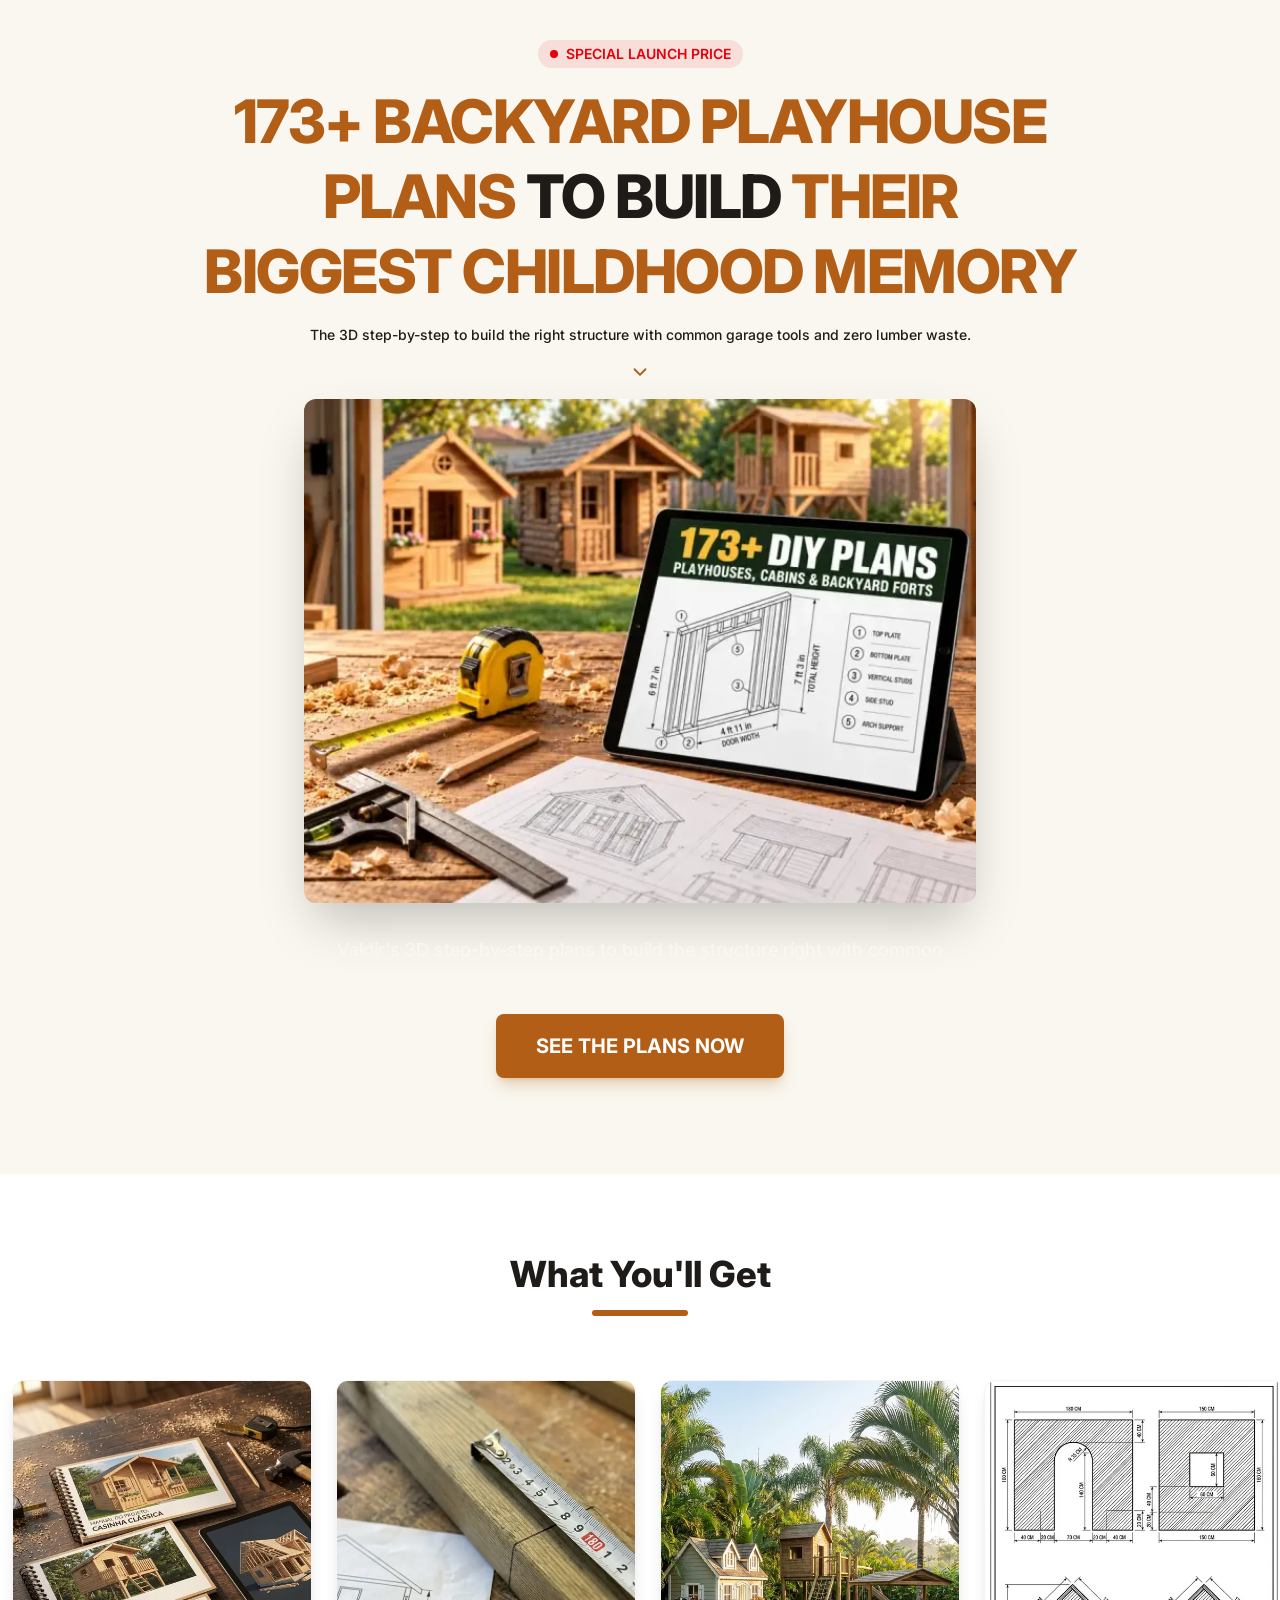
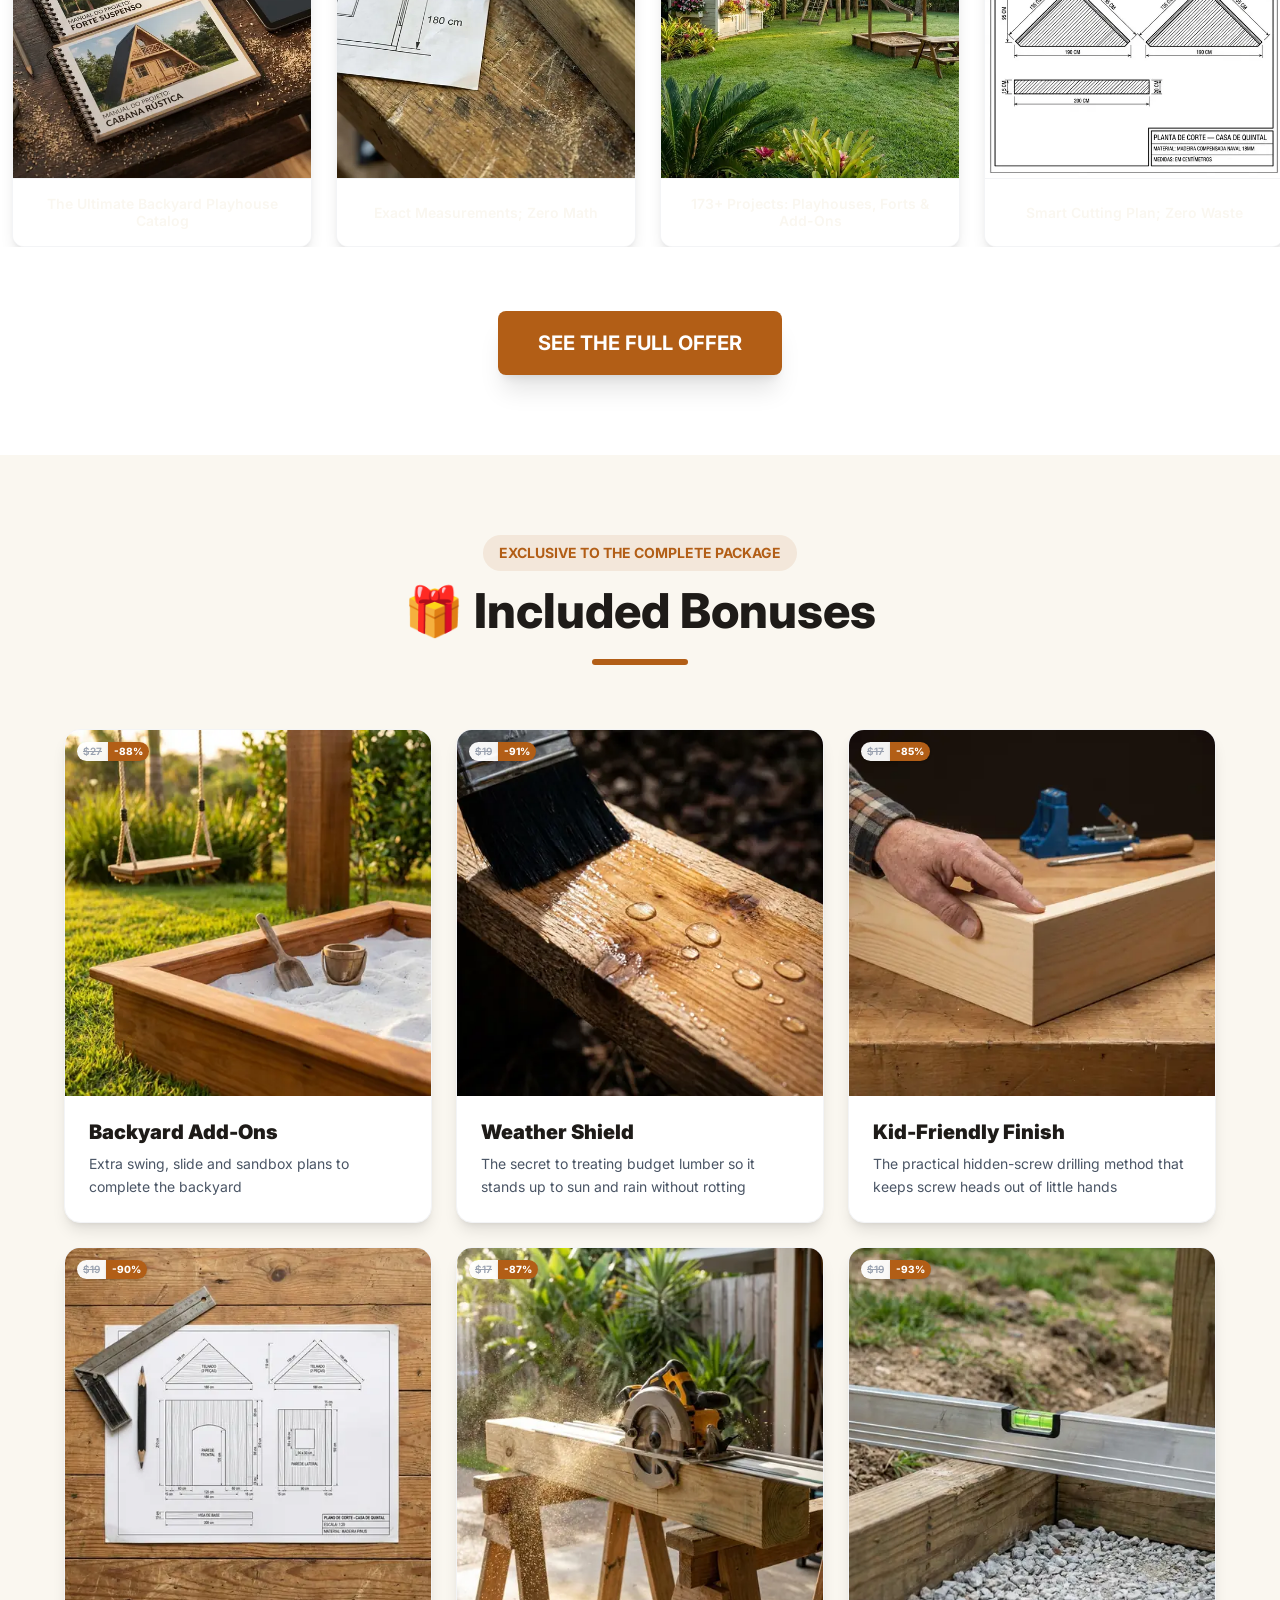
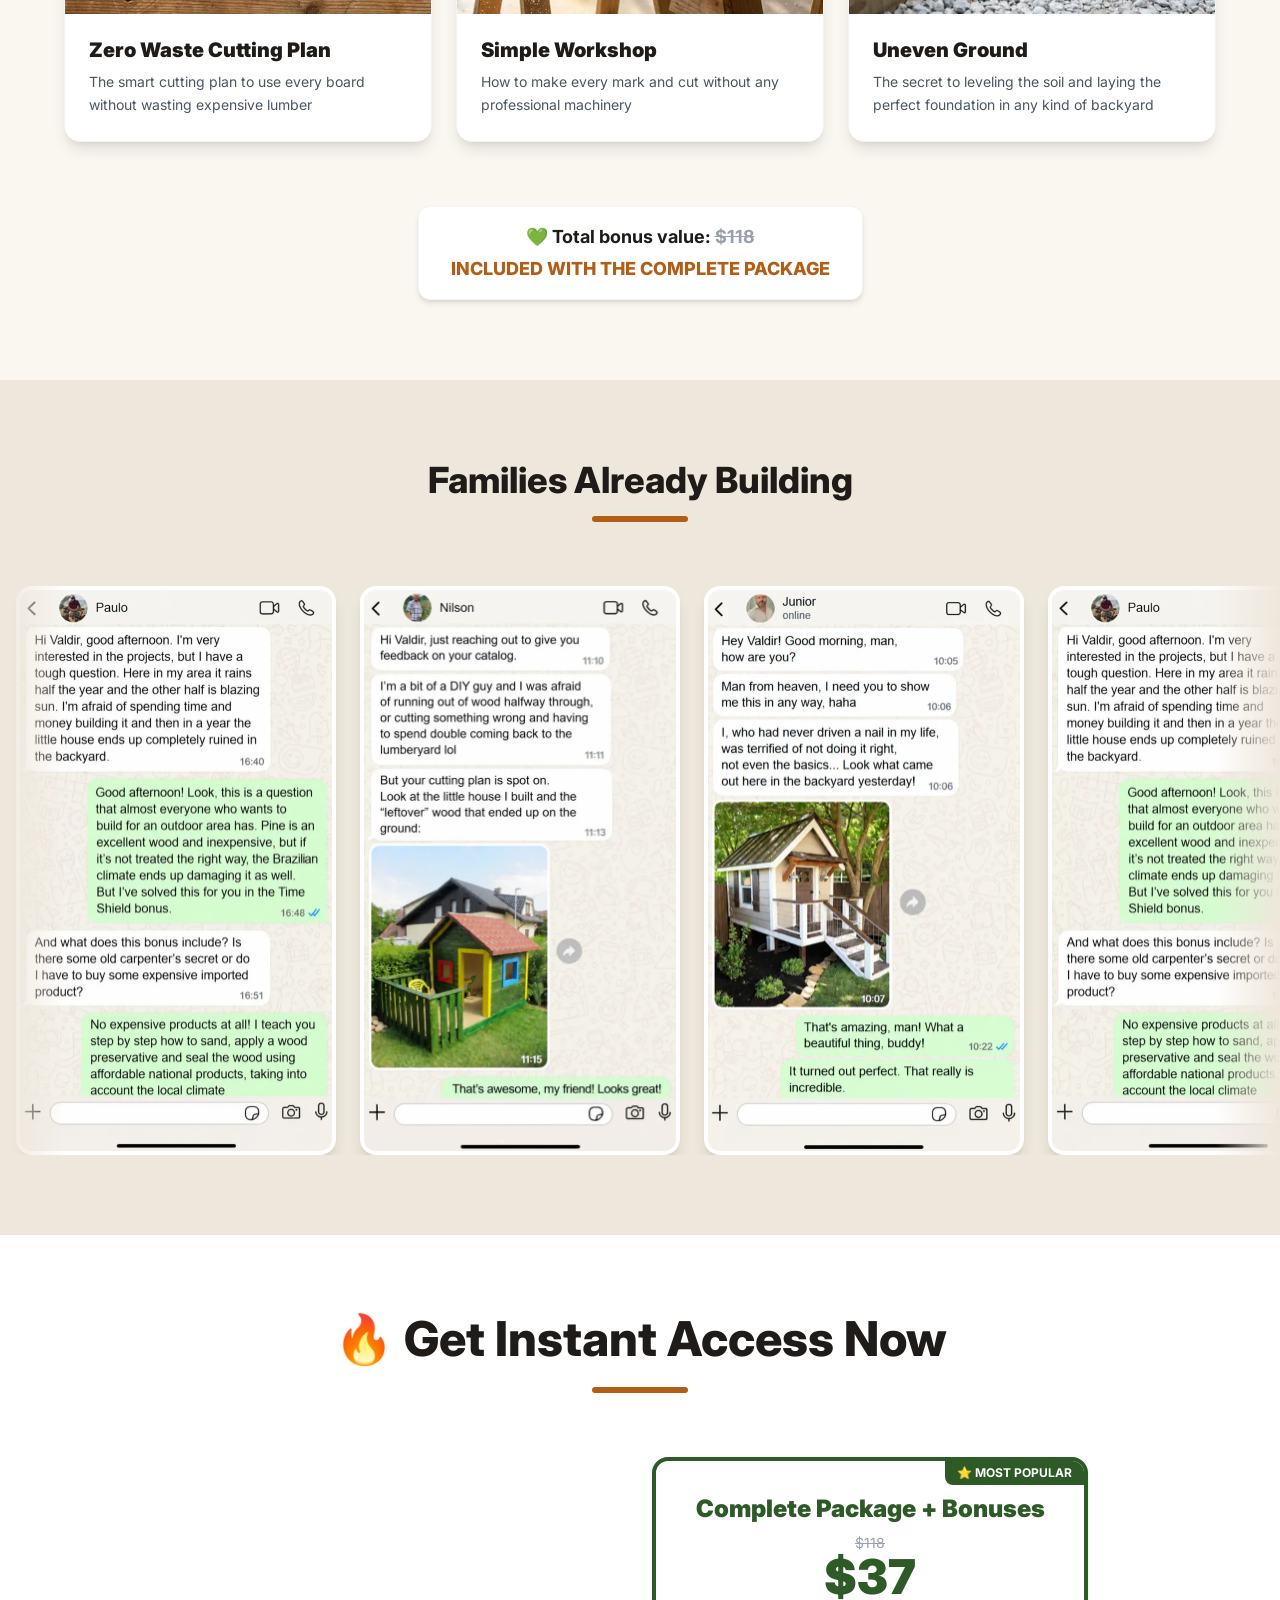
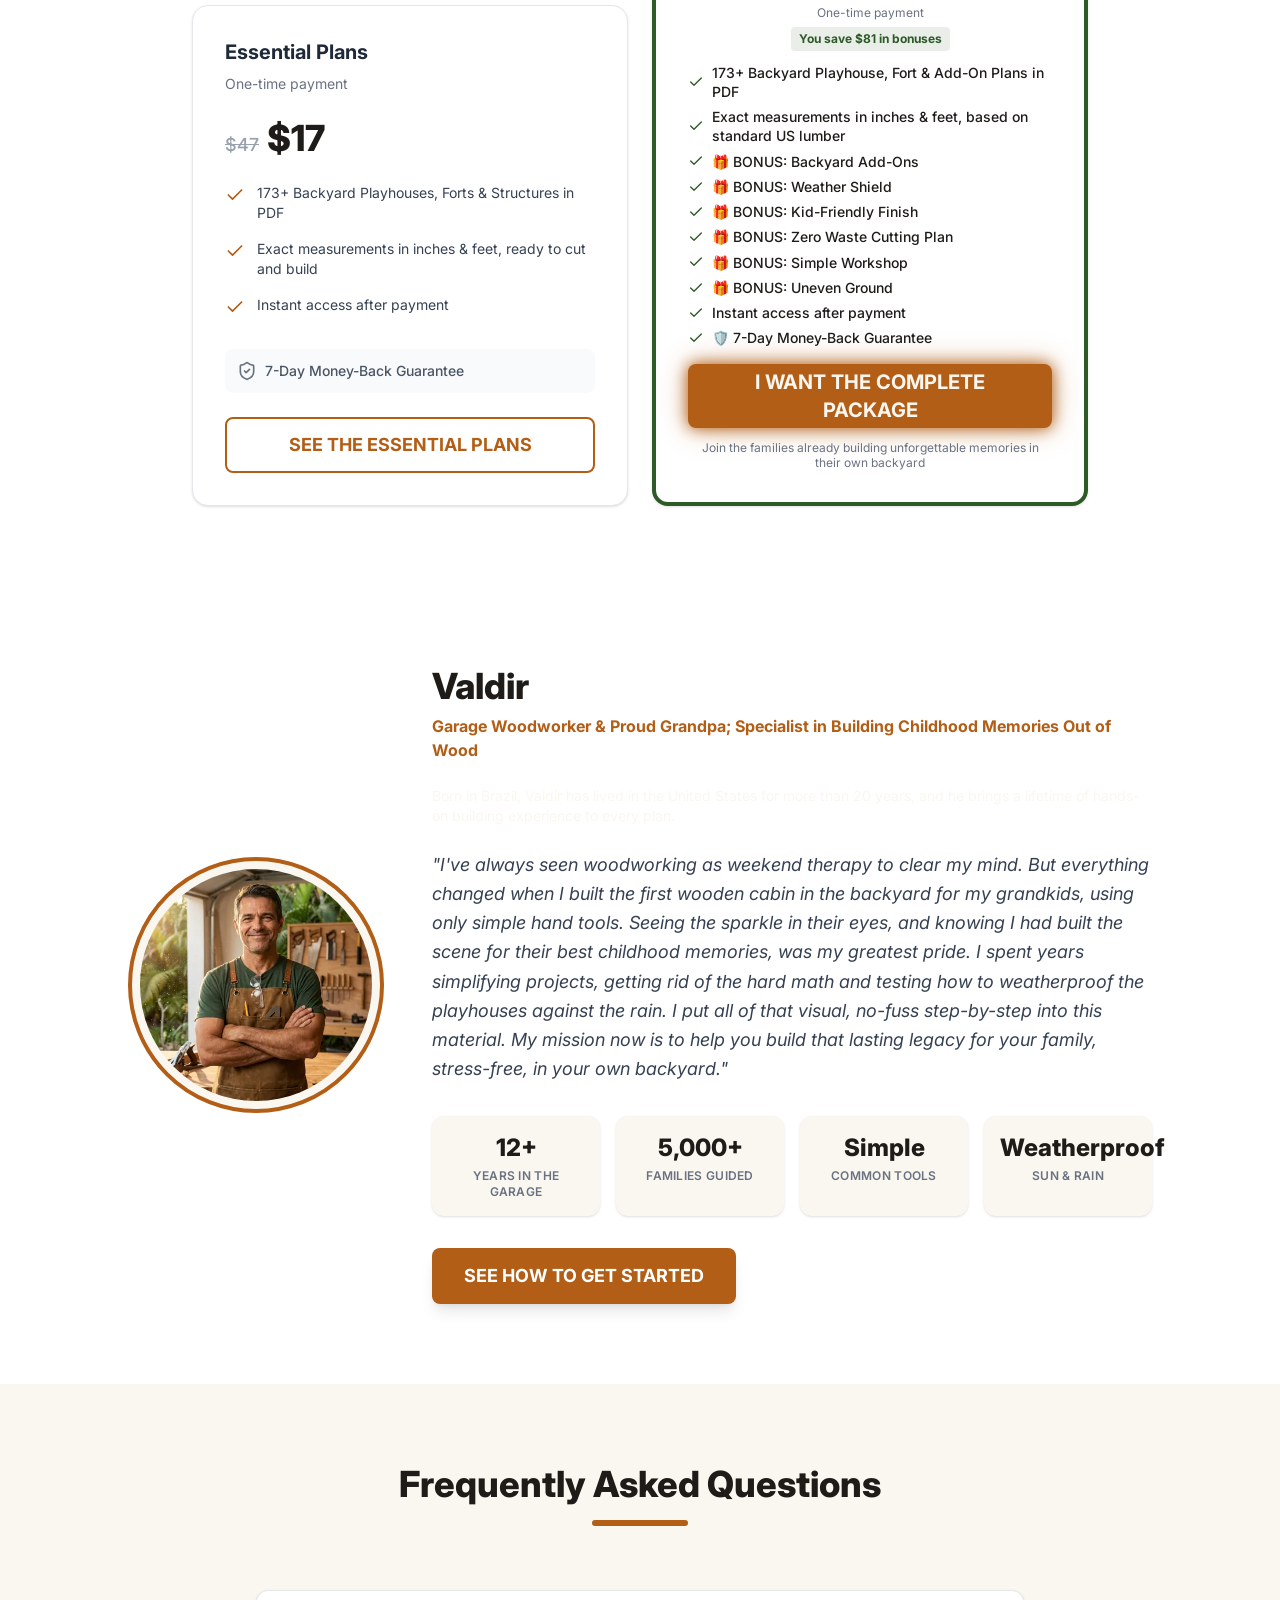
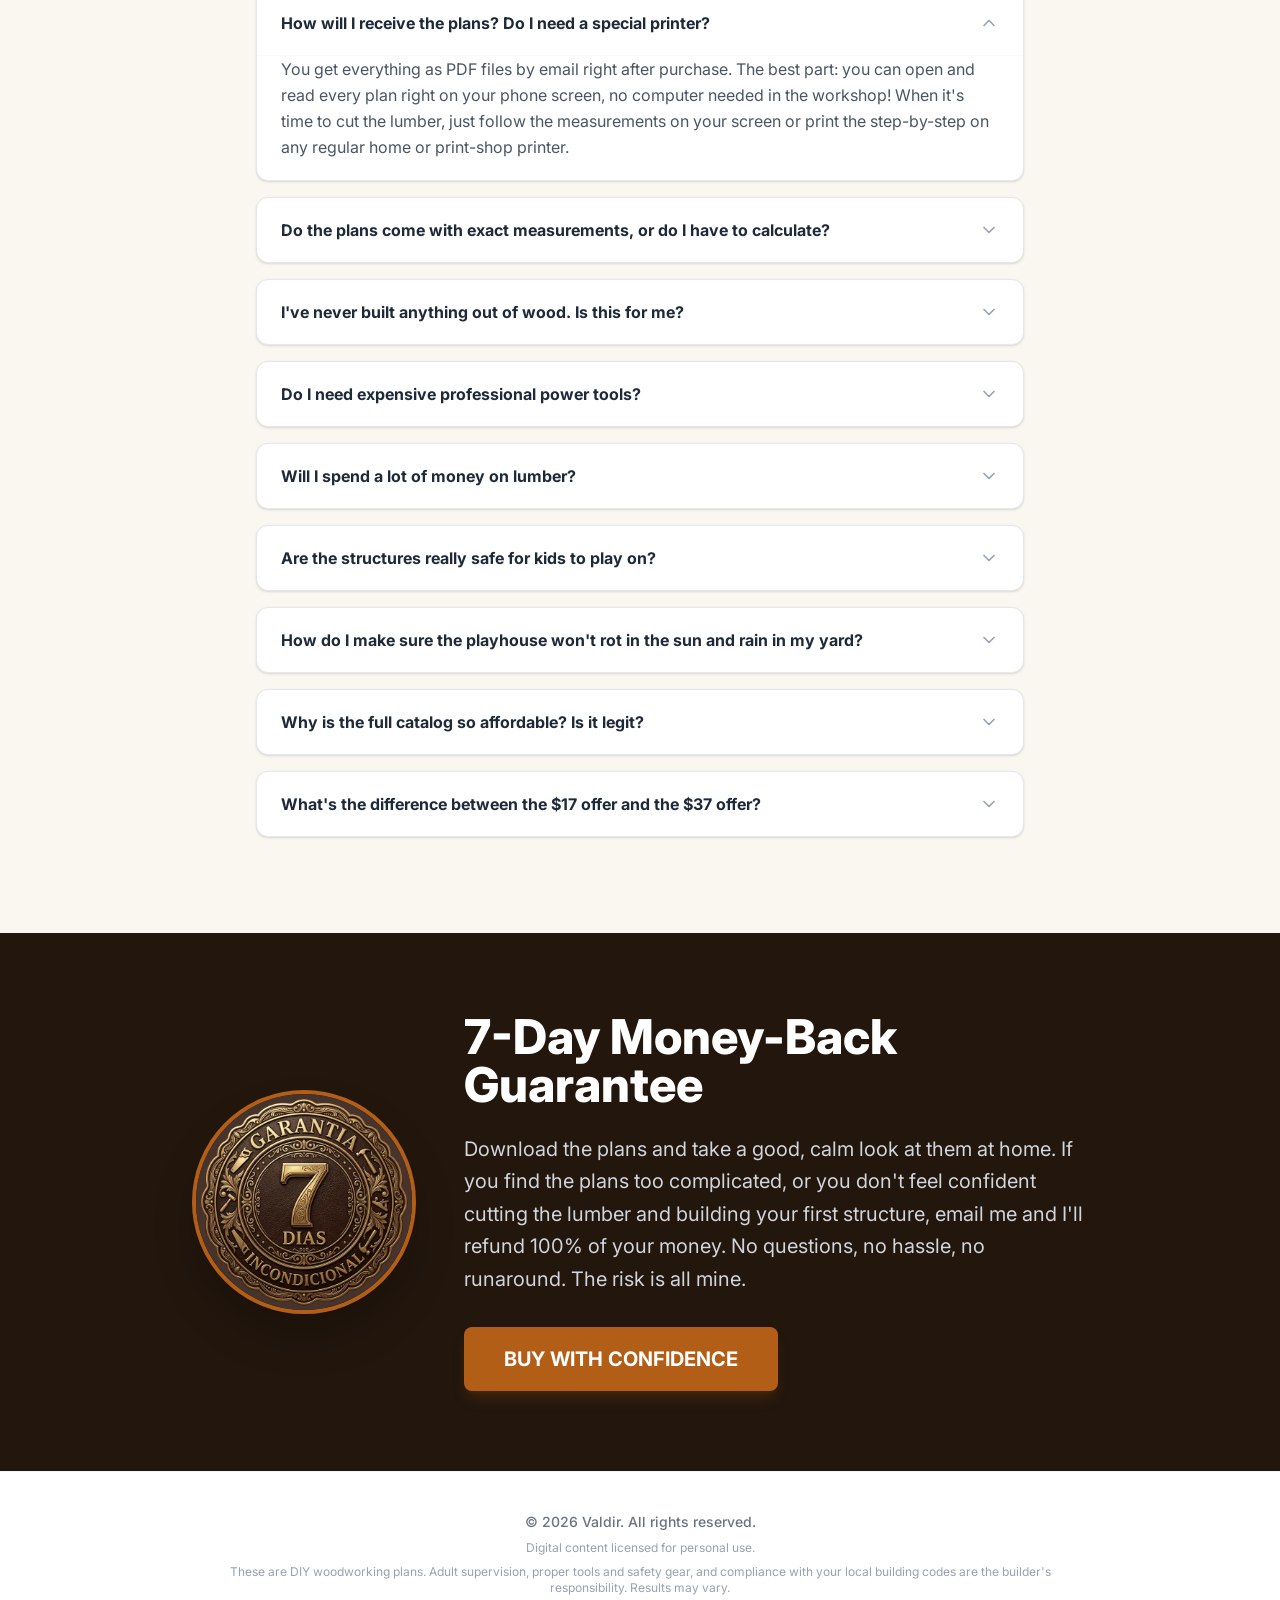
==== commit e40ba82a: "Restore name Valdir; add bio note Co-Authored-By: Claude Sonnet 5.5 <noreply@anthropic.com>" ====
--- a/index.html
+++ b/index.html
@@ -188,7 +188,7 @@
               <img src="${IMG.hero}" srcset="img/hero-640.webp 640w, img/hero.webp 1000w" sizes="(max-width: 768px) 92vw, 600px" alt="173+ DIY backyard playhouse plans shown on a tablet with printed blueprints" width="1000" height="750" class="w-full rounded-xl shadow-2xl" loading="eager" fetchpriority="high" />
             </div>
             <p class="max-w-2xl text-sm sm:text-base md:text-lg text-gray-700 font-medium mb-5 leading-relaxed px-2">
-              Walt's 3D step-by-step plans to build the structure right with common garage tools and zero lumber waste.
+              Valdir's 3D step-by-step plans to build the structure right with common garage tools and zero lumber waste.
             </p>
             <div class="w-full flex justify-center">${btn({ label: "SEE THE PLANS NOW", size: "xl", cls: "w-full sm:w-auto shadow-primary/25" })}</div>
           </div>
@@ -337,11 +337,12 @@
         <section class="w-full bg-white py-8 md:py-20 px-4 sm:px-6 lg:px-8">
           <div class="max-w-5xl mx-auto flex flex-col md:flex-row items-center gap-12">
             <div class="w-48 h-48 md:w-64 md:h-64 shrink-0 rounded-full border-4 border-primary p-2 overflow-hidden bg-base">
-              <img src="${IMG.author}" alt="Walt" class="w-full h-full object-cover rounded-full" loading="lazy" />
+              <img src="${IMG.author}" alt="Valdir" class="w-full h-full object-cover rounded-full" loading="lazy" />
             </div>
             <div class="flex-1 text-center md:text-left">
-              <h2 class="text-lg md:text-4xl font-extrabold text-text mb-2">Walt</h2>
+              <h2 class="text-lg md:text-4xl font-extrabold text-text mb-2">Valdir</h2>
               <p class="text-primary font-bold mb-6">Garage Woodworker &amp; Proud Grandpa; Specialist in Building Childhood Memories Out of Wood</p>
+              <p class="text-sm md:text-base text-gray-600 mb-4 md:mb-6">Born in Brazil, Valdir has lived in the United States for more than 20 years, and he brings a lifetime of hands-on building experience to every plan.</p>
               <p class="text-sm md:text-lg text-gray-700 leading-relaxed mb-6 md:mb-8 italic">"I've always seen woodworking as weekend therapy to clear my mind. But everything changed when I built the first wooden cabin in the backyard for my grandkids, using only simple hand tools. Seeing the sparkle in their eyes, and knowing I had built the scene for their best childhood memories, was my greatest pride. I spent years simplifying projects, getting rid of the hard math and testing how to weatherproof the playhouses against the rain. I put all of that visual, no-fuss step-by-step into this material. My mission now is to help you build that lasting legacy for your family, stress-free, in your own backyard."</p>
               <div class="grid grid-cols-2 md:grid-cols-4 gap-4 mb-8">
                 ${stat("12+", "Years in the Garage")}${stat("5,000+", "Families Guided")}${stat("Simple", "Common Tools")}${stat("Weatherproof", "Sun &amp; Rain")}
@@ -388,7 +389,7 @@
       const footer = `
         <footer class="w-full bg-white py-10 px-4 border-t border-gray-100">
           <div class="max-w-4xl mx-auto text-center flex flex-col gap-2">
-            <p class="text-sm font-medium text-gray-500">© 2026 Walt. All rights reserved.</p>
+            <p class="text-sm font-medium text-gray-500">© 2026 Valdir. All rights reserved.</p>
             <p class="text-xs text-gray-400">Digital content licensed for personal use.</p>
             <p class="text-xs text-gray-400">These are DIY woodworking plans. Adult supervision, proper tools and safety gear, and compliance with your local building codes are the builder's responsibility. Results may vary.</p>
           </div>
